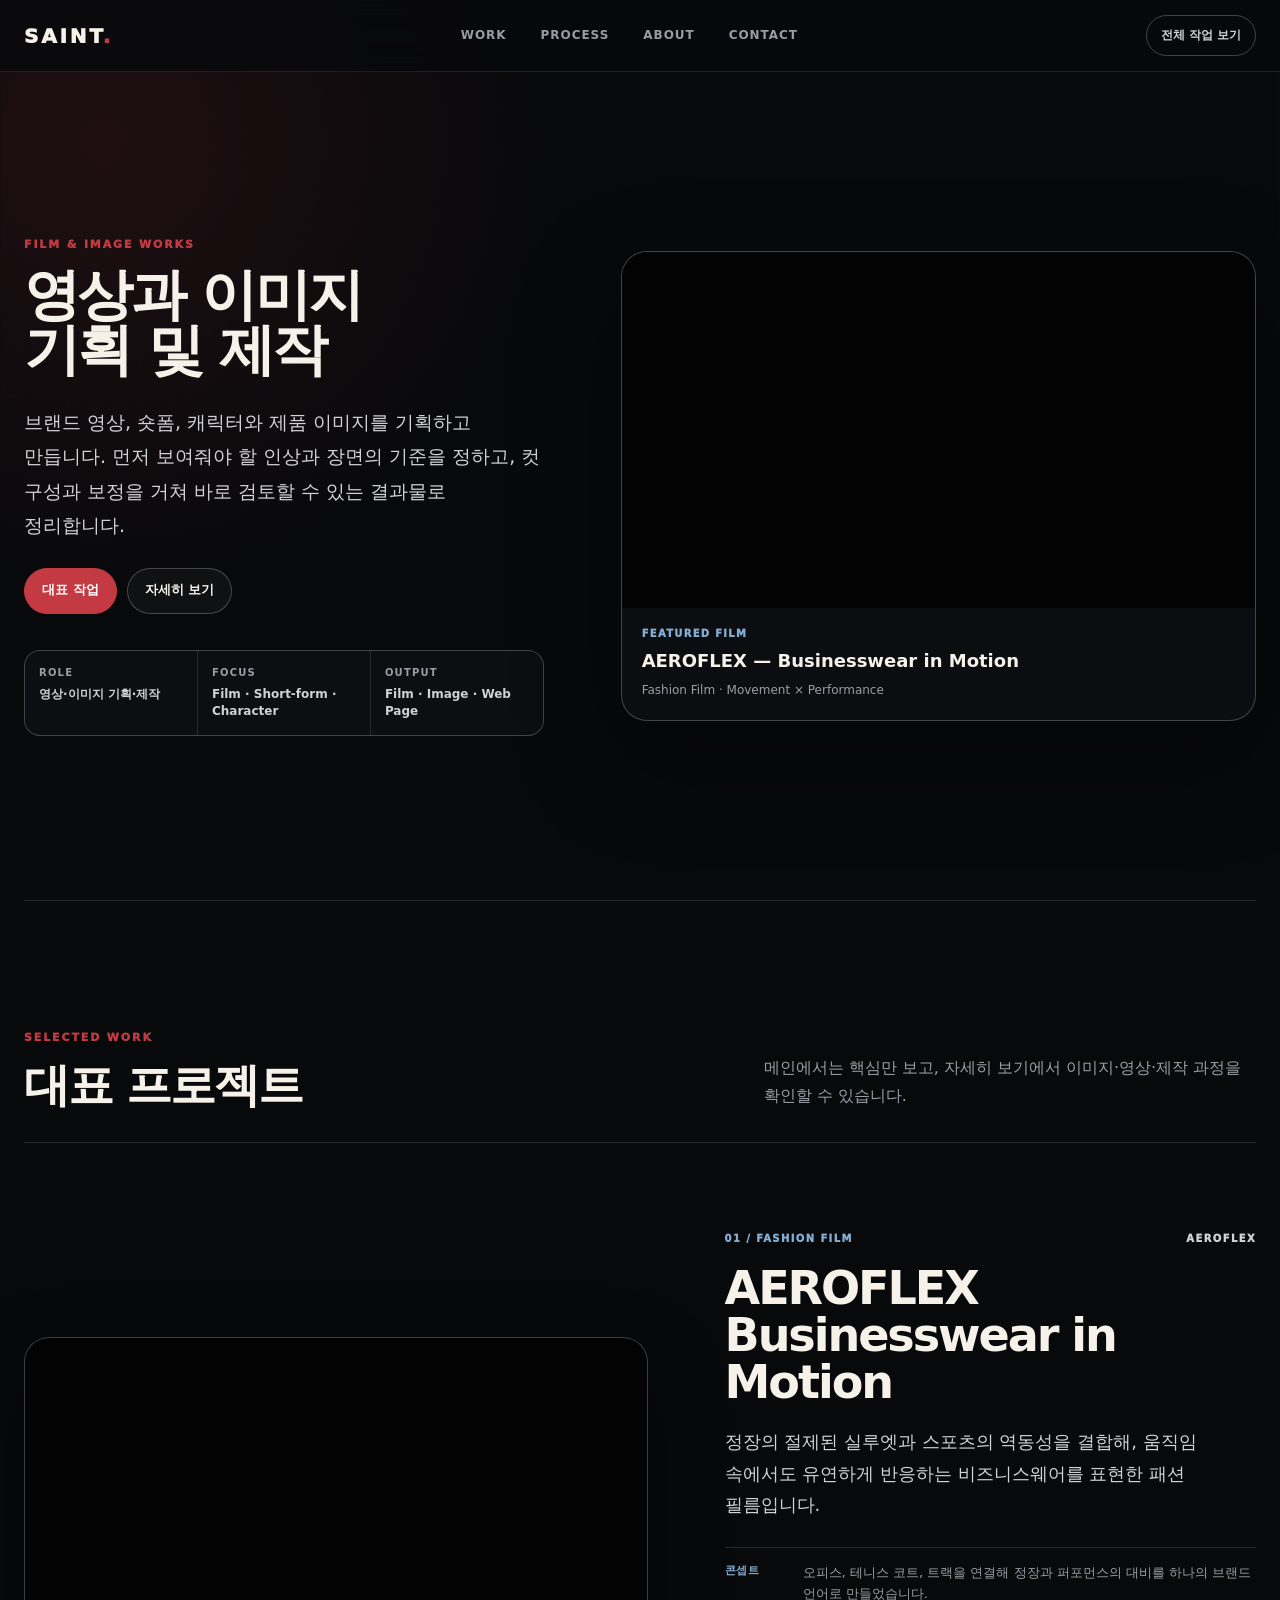
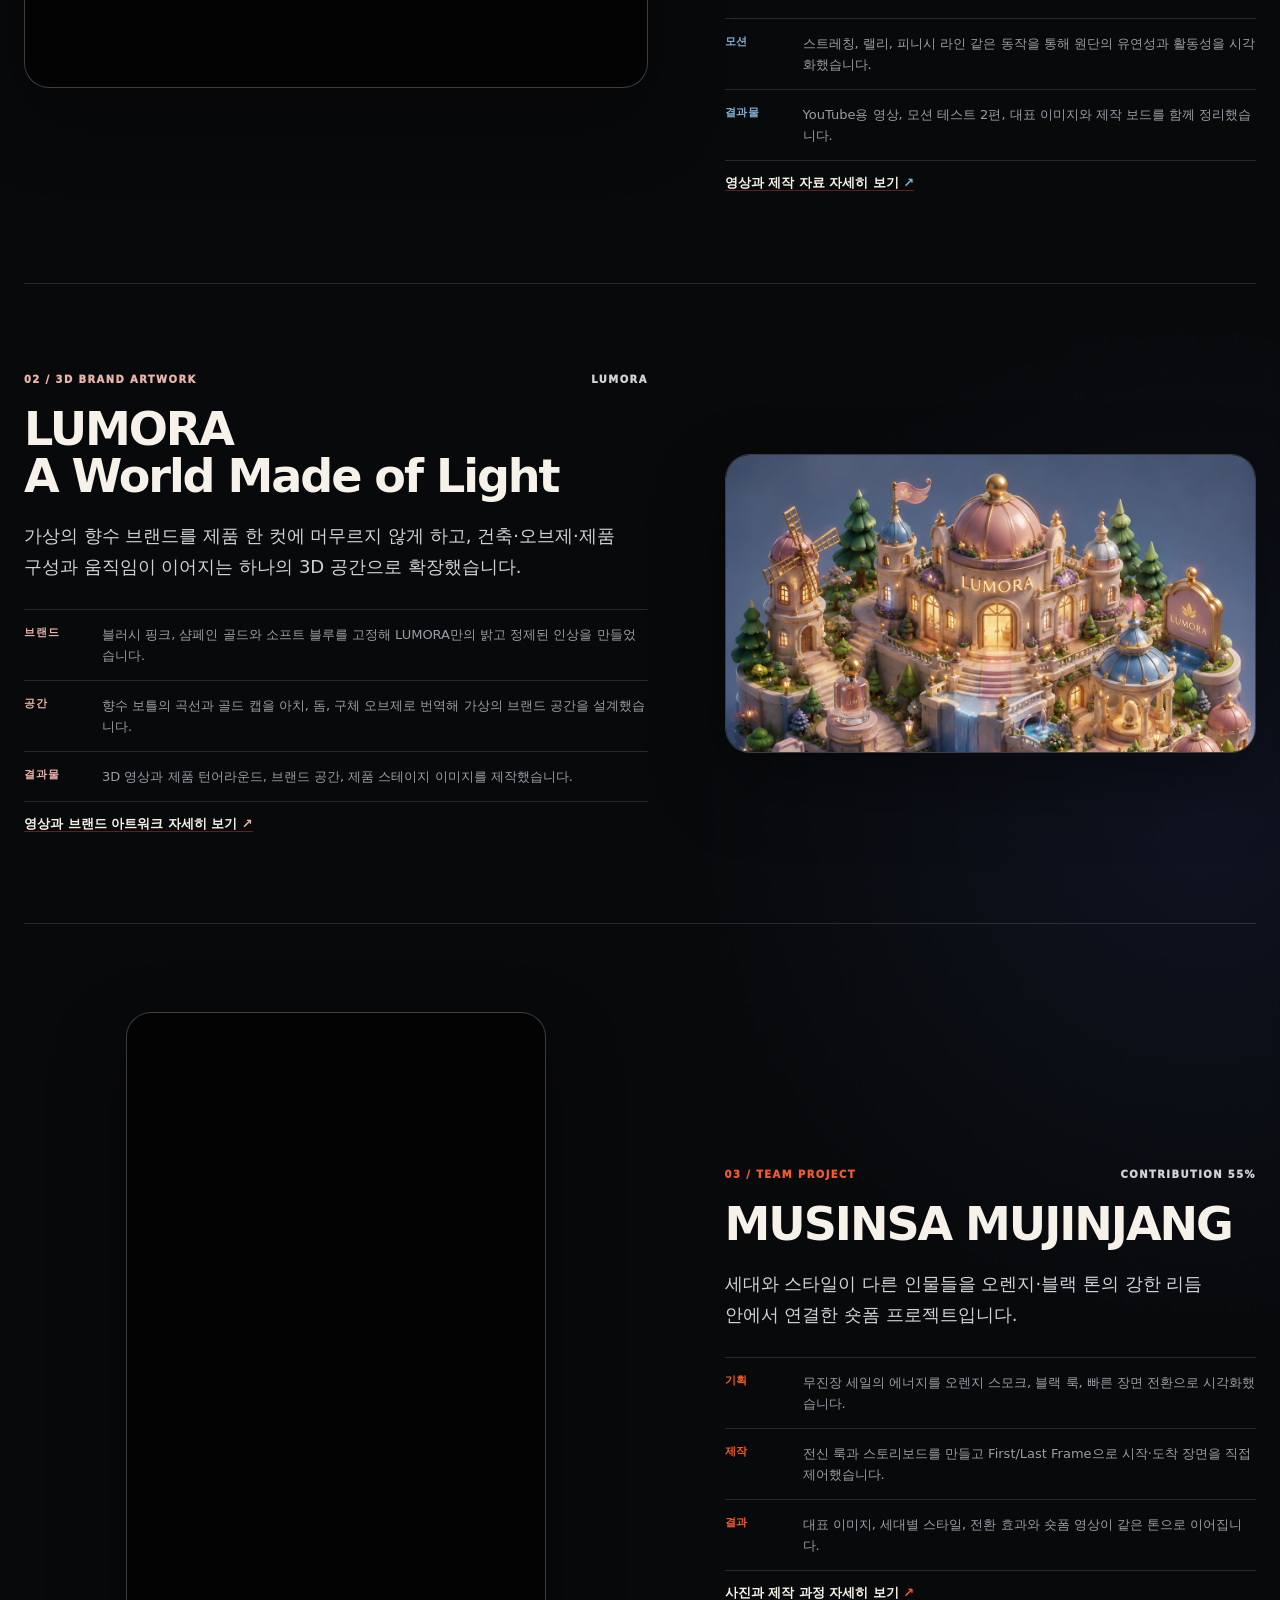
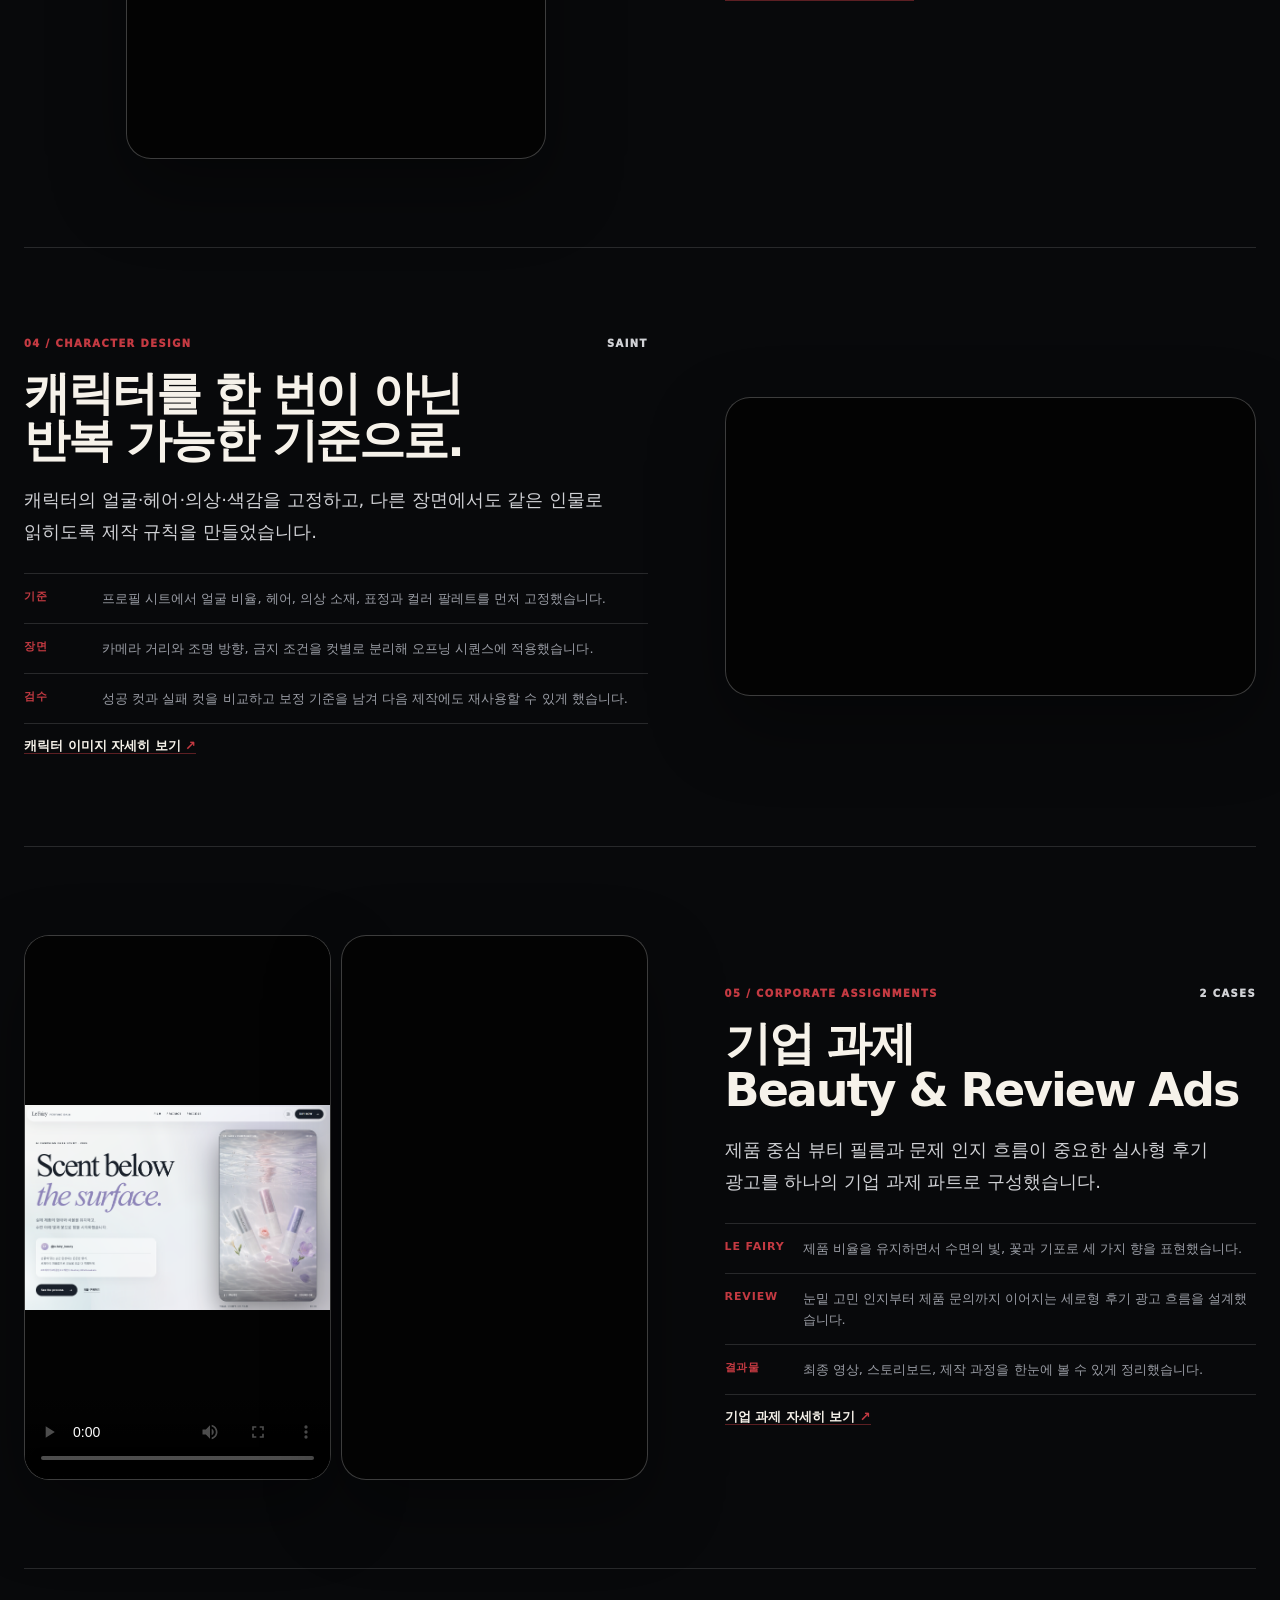
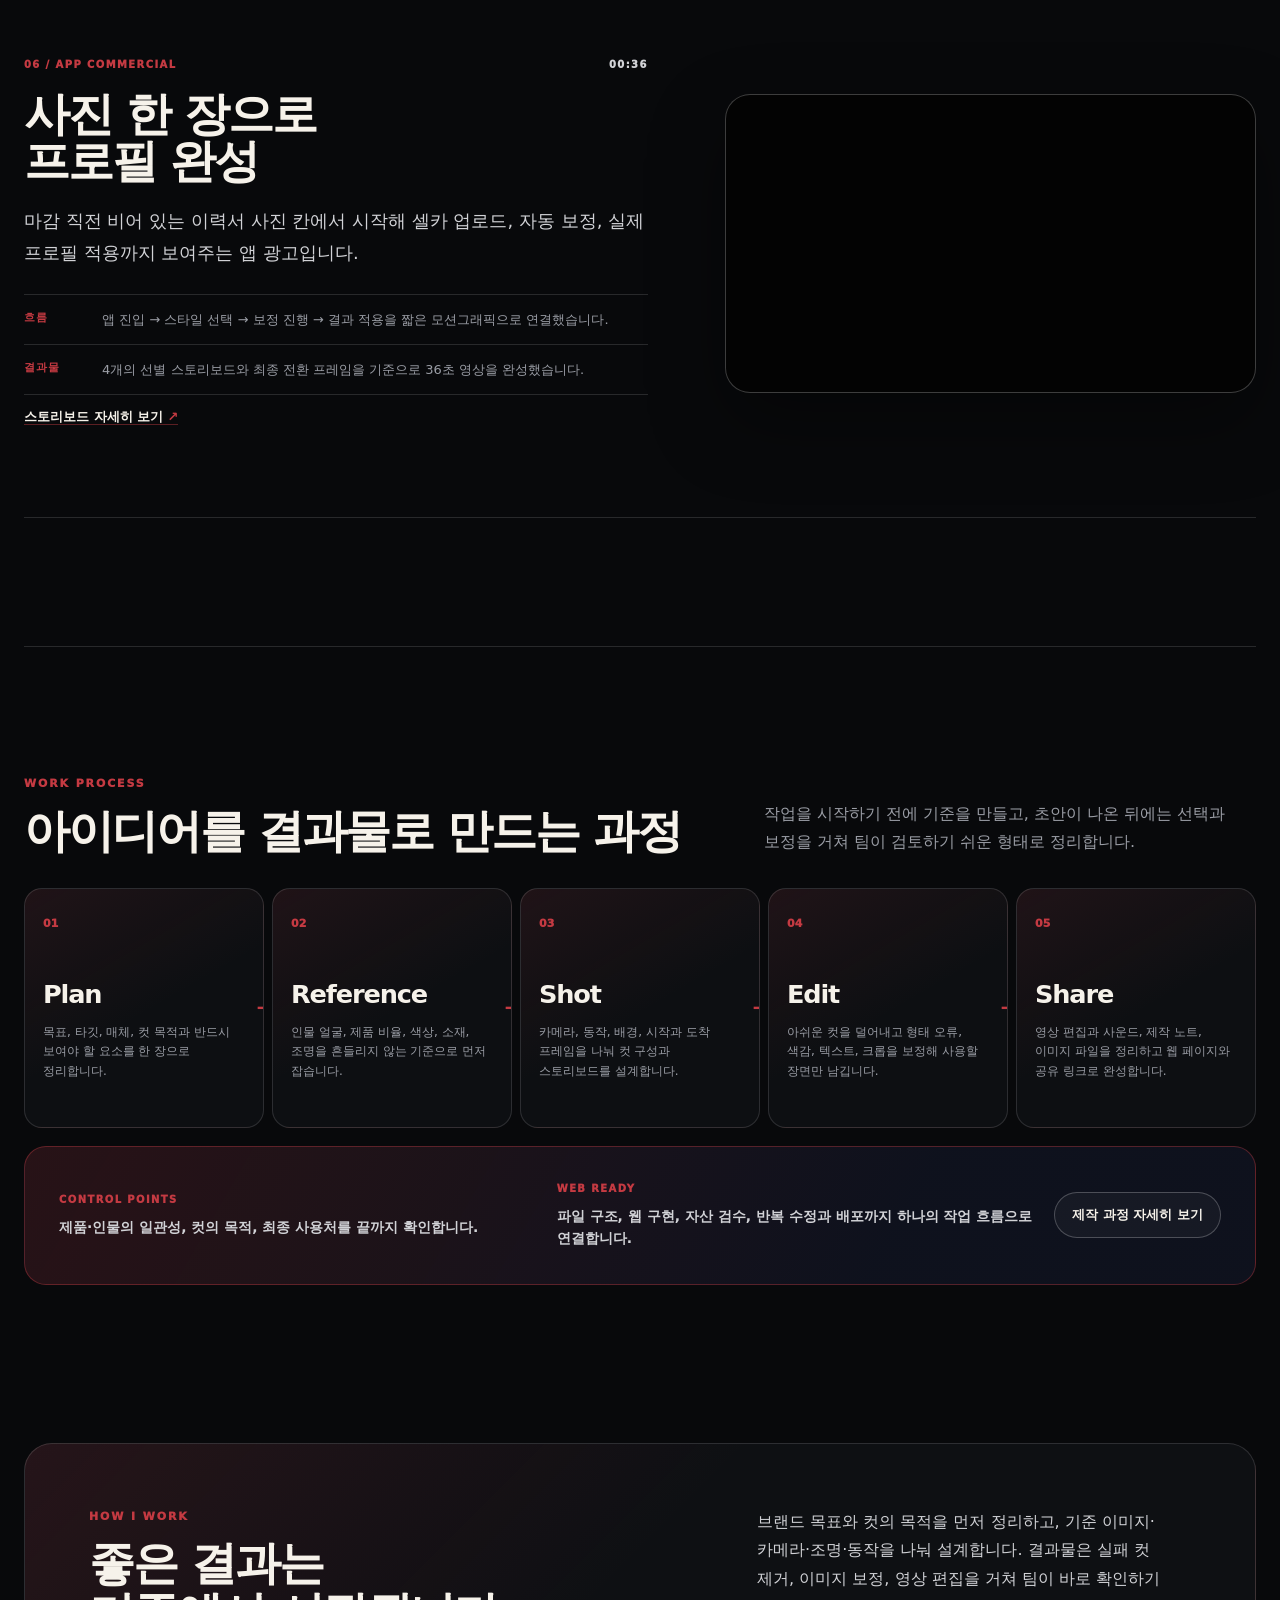
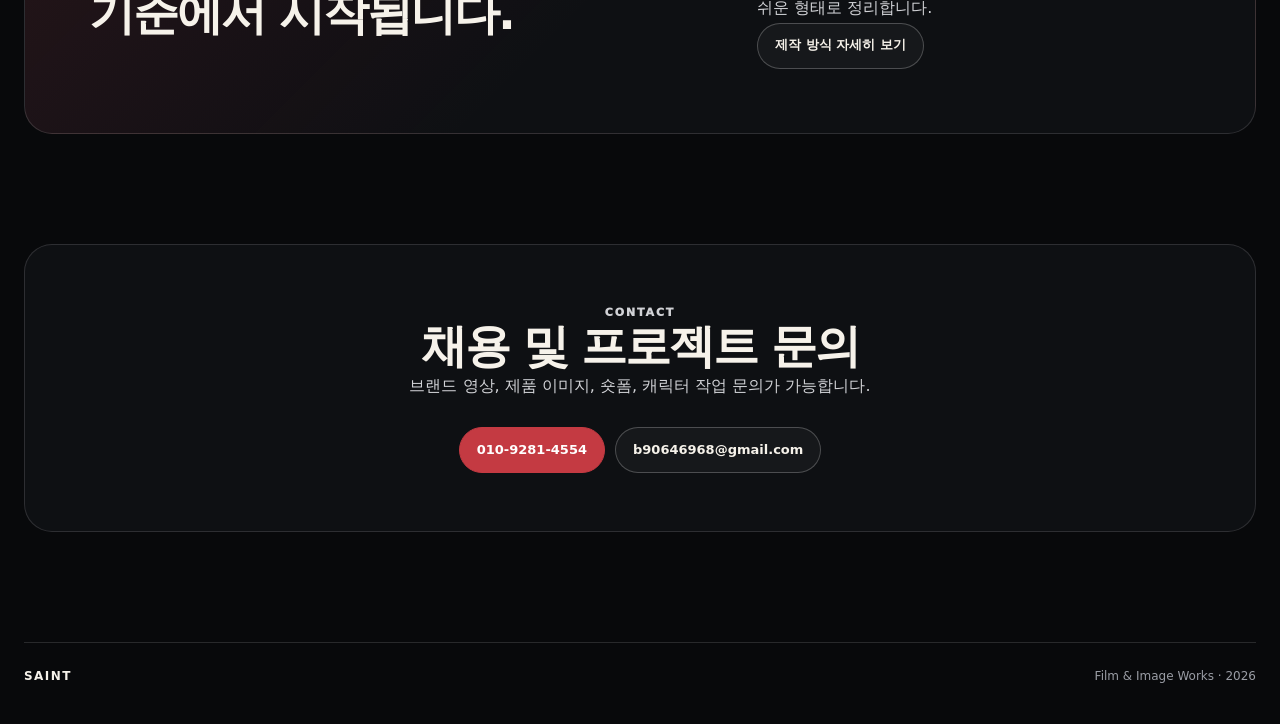
==== sites/saint-portfolio/index.html @ 3e3c6aa1 "Remove AI-sounding portfolio copy" ====
<!doctype html>
<html lang="ko">
  <head>
    <meta charset="utf-8" />
    <meta name="viewport" content="width=device-width, initial-scale=1" />
    <title>SAINT | Film & Image Works</title>
    <meta
      name="description"
      content="AEROFLEX 패션 필름, LUMORA 3D 브랜드 아트워크, 제품 이미지와 숏폼 영상을 기획하고 제작하는 SAINT 포트폴리오."
    />
    <link rel="stylesheet" href="./portfolio.css?v=20260707b" />
  </head>
  <body>
    <header class="site-header">
      <a class="site-logo" href="#top" aria-label="SAINT 홈">SAINT</a>
      <nav class="site-nav" aria-label="주요 메뉴">
        <a href="#work">Work</a>
        <a href="#pipeline">Process</a>
        <a href="#about">About</a>
        <a href="#contact">Contact</a>
      </nav>
      <a class="header-cta" href="./details.html">전체 작업 보기</a>
    </header>

    <main id="top">
      <section class="home-hero" aria-labelledby="hero-title">
        <div class="home-hero__copy">
          <p class="eyebrow">FILM & IMAGE WORKS</p>
          <h1 id="hero-title">영상과 이미지<br />기획 및 제작</h1>
          <p class="hero-summary">
            브랜드 영상, 숏폼, 캐릭터와 제품 이미지를 기획하고 만듭니다.
            먼저 보여줘야 할 인상과 장면의 기준을 정하고, 컷 구성과 보정을 거쳐 바로 검토할 수 있는 결과물로 정리합니다.
          </p>
          <div class="hero-actions">
            <a class="button button--primary" href="#work">대표 작업</a>
            <a class="button" href="./details.html">자세히 보기</a>
          </div>
          <dl class="hero-facts" aria-label="주요 역량">
            <div><dt>Role</dt><dd>영상·이미지 기획·제작</dd></div>
            <div><dt>Focus</dt><dd>Film · Short-form · Character</dd></div>
            <div><dt>Output</dt><dd>Film · Image · Web Page</dd></div>
          </dl>
        </div>

        <article class="hero-film hero-film--aeroflex" aria-label="AEROFLEX 대표 포트폴리오 영상">
          <div class="video-frame">
            <iframe
              src="https://www.youtube.com/embed/H65PozU2s6o?rel=0"
              title="AEROFLEX 패션 필름"
              allow="accelerometer; autoplay; clipboard-write; encrypted-media; gyroscope; picture-in-picture; web-share"
              allowfullscreen
            ></iframe>
          </div>
          <div class="hero-film__caption">
            <span>FEATURED FILM</span>
            <strong>AEROFLEX — Businesswear in Motion</strong>
            <p>Fashion Film · Movement × Performance</p>
          </div>
        </article>
      </section>

      <section id="work" class="home-section" aria-labelledby="work-title">
        <header class="section-heading section-heading--split">
          <div>
            <p class="eyebrow">SELECTED WORK</p>
            <h2 id="work-title">대표 프로젝트</h2>
          </div>
          <p>메인에서는 핵심만 보고, 자세히 보기에서 이미지·영상·제작 과정을 확인할 수 있습니다.</p>
        </header>

        <div class="feature-list">
          <article class="project-feature project-feature--aeroflex">
            <div class="video-frame project-feature__media">
              <iframe
                src="https://www.youtube.com/embed/H65PozU2s6o?rel=0"
                title="AEROFLEX 패션 필름"
                allow="accelerometer; autoplay; clipboard-write; encrypted-media; gyroscope; picture-in-picture; web-share"
                allowfullscreen
              ></iframe>
            </div>
            <div class="project-feature__copy">
              <div class="project-feature__meta"><span>01 / FASHION FILM</span><em>AEROFLEX</em></div>
              <h3>AEROFLEX<br />Businesswear in Motion</h3>
              <p class="feature-lead">정장의 절제된 실루엣과 스포츠의 역동성을 결합해, 움직임 속에서도 유연하게 반응하는 비즈니스웨어를 표현한 패션 필름입니다.</p>
              <dl class="feature-notes">
                <div><dt>콘셉트</dt><dd>오피스, 테니스 코트, 트랙을 연결해 정장과 퍼포먼스의 대비를 하나의 브랜드 언어로 만들었습니다.</dd></div>
                <div><dt>모션</dt><dd>스트레칭, 랠리, 피니시 라인 같은 동작을 통해 원단의 유연성과 활동성을 시각화했습니다.</dd></div>
                <div><dt>결과물</dt><dd>YouTube용 영상, 모션 테스트 2편, 대표 이미지와 제작 보드를 함께 정리했습니다.</dd></div>
              </dl>
              <a class="text-link" href="./details.html#aeroflex">영상과 제작 자료 자세히 보기 <span aria-hidden="true">↗</span></a>
            </div>
          </article>

          <article id="part-veil" class="project-feature project-feature--lumora project-feature--reverse">
            <figure class="project-feature__media project-feature__video-card">
              <video autoplay muted loop playsinline controls preload="metadata" poster="./assets/lumora/lumora-world.png" aria-label="LUMORA 3D 가상 브랜드 아트워크 영상">
                <source src="./assets/lumora/lumora-brand-film.mp4" type="video/mp4" />
                브라우저가 영상을 지원하지 않습니다.
              </video>
            </figure>
            <div class="project-feature__copy">
              <div class="project-feature__meta"><span>02 / 3D BRAND ARTWORK</span><em>LUMORA</em></div>
              <h3>LUMORA<br />A World Made of Light</h3>
              <p class="feature-lead">가상의 향수 브랜드를 제품 한 컷에 머무르지 않게 하고, 건축·오브제·제품 구성과 움직임이 이어지는 하나의 3D 공간으로 확장했습니다.</p>
              <dl class="feature-notes">
                <div><dt>브랜드</dt><dd>블러시 핑크, 샴페인 골드와 소프트 블루를 고정해 LUMORA만의 밝고 정제된 인상을 만들었습니다.</dd></div>
                <div><dt>공간</dt><dd>향수 보틀의 곡선과 골드 캡을 아치, 돔, 구체 오브제로 번역해 가상의 브랜드 공간을 설계했습니다.</dd></div>
                <div><dt>결과물</dt><dd>3D 영상과 제품 턴어라운드, 브랜드 공간, 제품 스테이지 이미지를 제작했습니다.</dd></div>
              </dl>
              <a class="text-link" href="./details.html#lumora">영상과 브랜드 아트워크 자세히 보기 <span aria-hidden="true">↗</span></a>
            </div>
          </article>

          <article class="project-feature project-feature--orange">
            <div class="video-frame video-frame--portrait project-feature__media project-feature__media--portrait">
              <iframe
                src="https://www.youtube.com/embed/70blJ_6wh6s?rel=0"
                title="MUSINSA 무진장 숏폼 영상"
                allow="accelerometer; autoplay; clipboard-write; encrypted-media; gyroscope; picture-in-picture; web-share"
                allowfullscreen
              ></iframe>
            </div>
            <div class="project-feature__copy">
              <div class="project-feature__meta"><span>03 / TEAM PROJECT</span><em>Contribution 55%</em></div>
              <h3>MUSINSA MUJINJANG</h3>
              <p class="feature-lead">세대와 스타일이 다른 인물들을 오렌지·블랙 톤의 강한 리듬 안에서 연결한 숏폼 프로젝트입니다.</p>
              <dl class="feature-notes">
                <div><dt>기획</dt><dd>무진장 세일의 에너지를 오렌지 스모크, 블랙 룩, 빠른 장면 전환으로 시각화했습니다.</dd></div>
                <div><dt>제작</dt><dd>전신 룩과 스토리보드를 만들고 First/Last Frame으로 시작·도착 장면을 직접 제어했습니다.</dd></div>
                <div><dt>결과</dt><dd>대표 이미지, 세대별 스타일, 전환 효과와 숏폼 영상이 같은 톤으로 이어집니다.</dd></div>
              </dl>
              <a class="text-link" href="./details.html#musinsa">사진과 제작 과정 자세히 보기 <span aria-hidden="true">↗</span></a>
            </div>
          </article>

          <article class="project-feature project-feature--reverse">
            <div class="video-frame project-feature__media">
              <iframe
                src="https://www.youtube.com/embed/7fAf4xVB7rg?rel=0"
                title="SAINT 캐릭터 오프닝 영상"
                allow="accelerometer; autoplay; clipboard-write; encrypted-media; gyroscope; picture-in-picture; web-share"
                allowfullscreen
              ></iframe>
            </div>
            <div class="project-feature__copy">
              <div class="project-feature__meta"><span>04 / CHARACTER DESIGN</span><em>SAINT</em></div>
              <h3>캐릭터를 한 번이 아닌<br />반복 가능한 기준으로.</h3>
              <p class="feature-lead">캐릭터의 얼굴·헤어·의상·색감을 고정하고, 다른 장면에서도 같은 인물로 읽히도록 제작 규칙을 만들었습니다.</p>
              <dl class="feature-notes">
                <div><dt>기준</dt><dd>프로필 시트에서 얼굴 비율, 헤어, 의상 소재, 표정과 컬러 팔레트를 먼저 고정했습니다.</dd></div>
                <div><dt>장면</dt><dd>카메라 거리와 조명 방향, 금지 조건을 컷별로 분리해 오프닝 시퀀스에 적용했습니다.</dd></div>
                <div><dt>검수</dt><dd>성공 컷과 실패 컷을 비교하고 보정 기준을 남겨 다음 제작에도 재사용할 수 있게 했습니다.</dd></div>
              </dl>
              <a class="text-link" href="./details.html#saint">캐릭터 이미지 자세히 보기 <span aria-hidden="true">↗</span></a>
            </div>
          </article>

          <article class="project-feature project-feature--assignments">
            <div class="assignment-media" aria-label="기업 과제 영상">
              <figure class="project-feature__media project-feature__media--portrait project-feature__video-card">
                <video controls preload="metadata" poster="./assets/other-works/le-fairy/le-fairy-site-preview.png">
                  <source src="./assets/other-works/le-fairy/le-fairy-campaign-film.mp4" type="video/mp4" />
                  브라우저가 영상을 지원하지 않습니다.
                </video>
              </figure>
              <div class="video-frame video-frame--portrait project-feature__media project-feature__media--portrait">
                <iframe
                  src="https://www.youtube.com/embed/MDGXgKYBO-A?rel=0"
                  title="실사형 광고 후기 영상"
                  allow="accelerometer; autoplay; clipboard-write; encrypted-media; gyroscope; picture-in-picture; web-share"
                  allowfullscreen
                ></iframe>
              </div>
            </div>
            <div class="project-feature__copy">
              <div class="project-feature__meta"><span>05 / CORPORATE ASSIGNMENTS</span><em>2 CASES</em></div>
              <h3>기업 과제<br />Beauty & Review Ads</h3>
              <p class="feature-lead">제품 중심 뷰티 필름과 문제 인지 흐름이 중요한 실사형 후기 광고를 하나의 기업 과제 파트로 구성했습니다.</p>
              <dl class="feature-notes">
                <div><dt>LE FAIRY</dt><dd>제품 비율을 유지하면서 수면의 빛, 꽃과 기포로 세 가지 향을 표현했습니다.</dd></div>
                <div><dt>REVIEW</dt><dd>눈밑 고민 인지부터 제품 문의까지 이어지는 세로형 후기 광고 흐름을 설계했습니다.</dd></div>
                <div><dt>결과물</dt><dd>최종 영상, 스토리보드, 제작 과정을 한눈에 볼 수 있게 정리했습니다.</dd></div>
              </dl>
              <a class="text-link" href="./details.html#assignments">기업 과제 자세히 보기 <span aria-hidden="true">↗</span></a>
            </div>
          </article>

          <article class="project-feature project-feature--reverse">
            <div class="video-frame project-feature__media">
              <iframe
                src="https://www.youtube.com/embed/IIGiL3PU9VE?rel=0"
                title="이력서 프로필 사진 앱 광고"
                allow="accelerometer; autoplay; clipboard-write; encrypted-media; gyroscope; picture-in-picture; web-share"
                allowfullscreen
              ></iframe>
            </div>
            <div class="project-feature__copy">
              <div class="project-feature__meta"><span>06 / APP COMMERCIAL</span><em>00:36</em></div>
              <h3>사진 한 장으로<br />프로필 완성</h3>
              <p class="feature-lead">마감 직전 비어 있는 이력서 사진 칸에서 시작해 셀카 업로드, 자동 보정, 실제 프로필 적용까지 보여주는 앱 광고입니다.</p>
              <dl class="feature-notes">
                <div><dt>흐름</dt><dd>앱 진입 → 스타일 선택 → 보정 진행 → 결과 적용을 짧은 모션그래픽으로 연결했습니다.</dd></div>
                <div><dt>결과물</dt><dd>4개의 선별 스토리보드와 최종 전환 프레임을 기준으로 36초 영상을 완성했습니다.</dd></div>
              </dl>
              <a class="text-link" href="./details.html#other">스토리보드 자세히 보기 <span aria-hidden="true">↗</span></a>
            </div>
          </article>
        </div>
      </section>

      <section id="pipeline" class="home-pipeline" aria-labelledby="pipeline-title">
        <header class="section-heading section-heading--split">
          <div>
            <p class="eyebrow">WORK PROCESS</p>
            <h2 id="pipeline-title">아이디어를 결과물로 만드는 과정</h2>
          </div>
          <p>작업을 시작하기 전에 기준을 만들고, 초안이 나온 뒤에는 선택과 보정을 거쳐 팀이 검토하기 쉬운 형태로 정리합니다.</p>
        </header>

        <div class="pipeline-flow">
          <article><span>01</span><h3>Plan</h3><p>목표, 타깃, 매체, 컷 목적과 반드시 보여야 할 요소를 한 장으로 정리합니다.</p></article>
          <article><span>02</span><h3>Reference</h3><p>인물 얼굴, 제품 비율, 색상, 소재, 조명을 흔들리지 않는 기준으로 먼저 잡습니다.</p></article>
          <article><span>03</span><h3>Shot</h3><p>카메라, 동작, 배경, 시작과 도착 프레임을 나눠 컷 구성과 스토리보드를 설계합니다.</p></article>
          <article><span>04</span><h3>Edit</h3><p>아쉬운 컷을 덜어내고 형태 오류, 색감, 텍스트, 크롭을 보정해 사용할 장면만 남깁니다.</p></article>
          <article><span>05</span><h3>Share</h3><p>영상 편집과 사운드, 제작 노트, 이미지 파일을 정리하고 웹 페이지와 공유 링크로 완성합니다.</p></article>
        </div>

        <div class="pipeline-summary">
          <div>
            <span>CONTROL POINTS</span>
            <strong>제품·인물의 일관성, 컷의 목적, 최종 사용처를 끝까지 확인합니다.</strong>
          </div>
          <div>
            <span>WEB READY</span>
            <strong>파일 구조, 웹 구현, 자산 검수, 반복 수정과 배포까지 하나의 작업 흐름으로 연결합니다.</strong>
          </div>
          <a class="button" href="./details.html#process">제작 과정 자세히 보기</a>
        </div>
      </section>

      <section id="about" class="about-panel" aria-labelledby="about-title">
        <div>
          <p class="eyebrow">HOW I WORK</p>
          <h2 id="about-title">좋은 결과는<br />기준에서 시작됩니다.</h2>
        </div>
        <div class="about-panel__copy">
          <p>
            브랜드 목표와 컷의 목적을 먼저 정리하고, 기준 이미지·카메라·조명·동작을 나눠 설계합니다.
            결과물은 실패 컷 제거, 이미지 보정, 영상 편집을 거쳐 팀이 바로 확인하기 쉬운 형태로 정리합니다.
          </p>
          <a class="button" href="./details.html#process">제작 방식 자세히 보기</a>
        </div>
      </section>

      <section id="contact" class="contact-panel" aria-labelledby="contact-title">
        <p class="eyebrow">CONTACT</p>
        <h2 id="contact-title">채용 및 프로젝트 문의</h2>
        <p>브랜드 영상, 제품 이미지, 숏폼, 캐릭터 작업 문의가 가능합니다.</p>
        <div class="contact-actions">
          <a class="button button--primary" href="tel:01092814554">010-9281-4554</a>
          <a class="button" href="mailto:b90646968@gmail.com">b90646968@gmail.com</a>
        </div>
      </section>
    </main>

    <footer class="site-footer">
      <strong>SAINT</strong>
      <span>Film & Image Works · 2026</span>
    </footer>
    <script src="./script.js?v=20260707b" defer></script>
  </body>
</html>
---- sites/saint-portfolio/portfolio.css ----
:root {
  --bg: #08090b;
  --panel: #111216;
  --panel-2: #17181d;
  --text: #f6f2ea;
  --silver: #d1d2d6;
  --muted: #9a9da5;
  --line: rgba(255, 255, 255, 0.13);
  --line-strong: rgba(255, 255, 255, 0.23);
  --accent: #c43a42;
  --accent-soft: rgba(196, 58, 66, 0.16);
  --orange: #f05a2a;
  --blue: #5a7dff;
  --green: #63bb8a;
  --radius: 22px;
  --page: min(1240px, calc(100% - 48px));
}

* {
  box-sizing: border-box;
}

html {
  scroll-behavior: smooth;
  background: var(--bg);
}

body {
  margin: 0;
  background:
    radial-gradient(circle at 8% 2%, rgba(196, 58, 66, 0.12), transparent 28rem),
    radial-gradient(circle at 94% 34%, rgba(90, 125, 255, 0.09), transparent 32rem),
    var(--bg);
  color: var(--text);
  font-family: Inter, Pretendard, "Noto Sans KR", "Apple SD Gothic Neo", system-ui, sans-serif;
  font-size: 16px;
  line-height: 1.6;
  -webkit-font-smoothing: antialiased;
}

img,
video,
iframe {
  max-width: 100%;
}

img {
  display: block;
}

a {
  color: inherit;
  text-decoration: none;
}

button,
a {
  -webkit-tap-highlight-color: transparent;
}

h1,
h2,
h3,
p,
figure,
dl,
dd {
  margin-top: 0;
}

h1,
h2,
h3 {
  margin-bottom: 0;
  letter-spacing: -0.045em;
  line-height: 1.08;
  word-break: keep-all;
}

p {
  word-break: keep-all;
  overflow-wrap: anywhere;
}

[id] {
  scroll-margin-top: 92px;
}

.site-header {
  position: sticky;
  z-index: 30;
  top: 0;
  display: grid;
  grid-template-columns: auto 1fr auto;
  align-items: center;
  gap: 28px;
  width: 100%;
  min-height: 72px;
  padding: 14px max(24px, calc((100vw - 1240px) / 2));
  border-bottom: 1px solid rgba(255, 255, 255, 0.09);
  background: rgba(8, 9, 11, 0.82);
  backdrop-filter: blur(18px);
}

.site-logo {
  font-size: 20px;
  font-weight: 950;
  letter-spacing: 0.14em;
}

.site-logo::after {
  content: ".";
  color: var(--accent);
}

.site-nav {
  display: flex;
  justify-content: center;
  gap: clamp(14px, 3vw, 34px);
}

.site-nav a {
  position: relative;
  color: var(--muted);
  font-size: 12px;
  font-weight: 800;
  letter-spacing: 0.08em;
  text-transform: uppercase;
  transition: color 160ms ease;
}

.site-nav a:hover {
  color: var(--text);
}

.header-cta {
  padding: 10px 14px;
  border: 1px solid var(--line-strong);
  border-radius: 999px;
  color: var(--silver);
  font-size: 12px;
  font-weight: 850;
  transition: border-color 160ms ease, background 160ms ease;
}

.header-cta:hover {
  border-color: rgba(196, 58, 66, 0.7);
  background: var(--accent-soft);
}

main,
.site-footer {
  width: var(--page);
  margin-inline: auto;
}

.eyebrow {
  margin-bottom: 14px;
  color: var(--accent);
  font-size: 11px;
  font-weight: 950;
  letter-spacing: 0.17em;
  text-transform: uppercase;
}

.button {
  display: inline-flex;
  min-height: 46px;
  align-items: center;
  justify-content: center;
  padding: 11px 17px;
  border: 1px solid var(--line-strong);
  border-radius: 999px;
  background: rgba(255, 255, 255, 0.035);
  color: var(--text);
  font-size: 13px;
  font-weight: 850;
  transition: transform 160ms ease, border-color 160ms ease, background 160ms ease;
}

.button:hover {
  transform: translateY(-2px);
  border-color: rgba(255, 255, 255, 0.42);
  background: rgba(255, 255, 255, 0.08);
}

.button--primary {
  border-color: var(--accent);
  background: var(--accent);
  color: #fff;
}

.button--primary:hover {
  border-color: #dc5159;
  background: #d84952;
}

.home-hero {
  display: grid;
  grid-template-columns: minmax(0, 0.9fr) minmax(0, 1.1fr);
  align-items: center;
  gap: clamp(28px, 6vw, 80px);
  min-height: calc(100svh - 72px);
  padding-block: clamp(54px, 9vw, 118px);
}

.home-hero__copy h1 {
  max-width: 670px;
  font-size: clamp(34px, 4.4vw, 58px);
  font-weight: 900;
  line-height: 0.97;
}

.hero-summary {
  max-width: 620px;
  margin: 28px 0 0;
  color: var(--silver);
  font-size: clamp(15px, 1.5vw, 19px);
  line-height: 1.8;
}

.hero-actions,
.contact-actions {
  display: flex;
  flex-wrap: wrap;
  gap: 10px;
  margin-top: 26px;
}

.hero-facts {
  display: grid;
  grid-template-columns: repeat(3, minmax(0, 1fr));
  gap: 1px;
  margin: 36px 0 0;
  overflow: hidden;
  border: 1px solid var(--line);
  border-radius: 16px;
  background: var(--line);
}

.hero-facts div {
  min-width: 0;
  padding: 14px;
  background: rgba(12, 13, 16, 0.96);
}

.hero-facts dt,
.project-meta dt {
  margin-bottom: 5px;
  color: var(--muted);
  font-size: 10px;
  font-weight: 900;
  letter-spacing: 0.12em;
  text-transform: uppercase;
}

.hero-facts dd,
.project-meta dd {
  margin: 0;
  color: var(--silver);
  font-size: 12px;
  font-weight: 700;
  line-height: 1.45;
}

.hero-film {
  overflow: hidden;
  border: 1px solid var(--line-strong);
  border-radius: calc(var(--radius) + 4px);
  background: #0c0d10;
  box-shadow: 0 38px 100px rgba(0, 0, 0, 0.42);
}

.hero-film--orange,
.project-feature--orange {
  --accent: var(--orange);
}

.hero-film--aeroflex,
.project-feature--aeroflex,
.detail-project--aeroflex {
  --accent: #83add2;
}

.project-feature--lumora,
.detail-project--lumora {
  --accent: #e8b4aa;
}

.hero-film--portrait {
  width: min(100%, 430px);
  justify-self: center;
}

.video-frame {
  position: relative;
  overflow: hidden;
  aspect-ratio: 16 / 9;
  background: #030303;
}

.video-frame--portrait {
  aspect-ratio: 9 / 16;
}

.video-frame iframe {
  position: absolute;
  inset: 0;
  width: 100%;
  height: 100%;
  border: 0;
}

.hero-film__caption {
  display: grid;
  gap: 5px;
  padding: 18px 20px 20px;
}

.hero-film__caption span,
.work-card__meta span,
.work-card__meta em,
.case-study__heading > span,
.project-story > article > span {
  color: var(--accent);
  font-size: 10px;
  font-style: normal;
  font-weight: 950;
  letter-spacing: 0.13em;
  text-transform: uppercase;
}

.hero-film__caption strong {
  font-size: 18px;
}

.hero-film__caption p {
  margin: 0;
  color: var(--muted);
  font-size: 12px;
}

.home-section,
.process-overview {
  padding-block: clamp(80px, 10vw, 140px);
  border-top: 1px solid var(--line);
}

.section-heading {
  margin-bottom: 32px;
}

.section-heading--split {
  display: grid;
  grid-template-columns: minmax(0, 1fr) minmax(280px, 0.7fr);
  align-items: end;
  gap: 36px;
}

.section-heading h2 {
  font-size: clamp(28px, 3.6vw, 46px);
}

.section-heading--split > p {
  margin: 0;
  color: var(--muted);
  line-height: 1.75;
}

.work-grid {
  display: grid;
  grid-template-columns: repeat(3, minmax(0, 1fr));
  gap: 14px;
}

.work-card {
  display: grid;
  min-width: 0;
  overflow: hidden;
  border: 1px solid var(--line);
  border-radius: var(--radius);
  background: rgba(17, 18, 22, 0.82);
  transition: transform 180ms ease, border-color 180ms ease, box-shadow 180ms ease;
}

.work-card:hover {
  transform: translateY(-5px);
  border-color: rgba(196, 58, 66, 0.5);
  box-shadow: 0 26px 64px rgba(0, 0, 0, 0.3);
}

.work-card--wide {
  grid-column: span 2;
  grid-template-columns: minmax(0, 1.35fr) minmax(280px, 0.65fr);
}

.work-card figure {
  min-height: 250px;
  margin: 0;
  overflow: hidden;
  background: #050505;
}

.work-card:not(.work-card--wide) figure {
  aspect-ratio: 4 / 3;
}

.work-card figure img {
  width: 100%;
  height: 100%;
  object-fit: cover;
  transition: transform 360ms ease;
}

.work-card:hover figure img {
  transform: scale(1.025);
}

.work-card__body {
  display: grid;
  align-content: start;
  gap: 14px;
  padding: 22px;
}

.work-card__meta {
  display: flex;
  flex-wrap: wrap;
  justify-content: space-between;
  gap: 8px;
}

.work-card__meta em {
  color: var(--silver);
}

.work-card h3 {
  font-size: clamp(23px, 2.4vw, 34px);
}

.work-card p {
  margin: 0;
  color: var(--muted);
  font-size: 14px;
  line-height: 1.7;
}

.text-link {
  width: fit-content;
  margin-top: auto;
  padding-top: 8px;
  border-bottom: 1px solid rgba(196, 58, 66, 0.45);
  color: var(--text);
  font-size: 13px;
  font-weight: 850;
}

.text-link span {
  color: var(--accent);
}

.feature-list {
  display: grid;
}

.project-feature {
  display: grid;
  grid-template-columns: minmax(0, 1.08fr) minmax(360px, 0.92fr);
  align-items: center;
  gap: clamp(30px, 6vw, 78px);
  padding-block: clamp(48px, 7vw, 88px);
  border-top: 1px solid var(--line);
}

.project-feature:last-child {
  border-bottom: 1px solid var(--line);
}

.project-feature--reverse .project-feature__media {
  order: 2;
}

.project-feature--reverse .project-feature__copy {
  order: 1;
}

.project-feature__media {
  margin: 0;
  border: 1px solid var(--line-strong);
  border-radius: calc(var(--radius) + 3px);
  box-shadow: 0 30px 74px rgba(0, 0, 0, 0.36);
}

.project-feature__media--portrait {
  width: min(100%, 420px);
  justify-self: center;
}

.project-feature__video-card {
  display: grid;
  aspect-ratio: 16 / 9;
  place-items: center;
  overflow: hidden;
  background: #030303;
}

.project-feature__video-card.project-feature__media--portrait {
  aspect-ratio: 9 / 16;
}

.project-feature__video-card video {
  display: block;
  width: 100%;
  height: 100%;
  background: #030303;
  object-fit: contain;
}

.project-feature__copy {
  min-width: 0;
}

.project-feature__meta {
  display: flex;
  flex-wrap: wrap;
  justify-content: space-between;
  gap: 12px;
  margin-bottom: 18px;
}

.project-feature__meta span,
.project-feature__meta em,
.pipeline-summary span {
  color: var(--accent);
  font-size: 10px;
  font-style: normal;
  font-weight: 950;
  letter-spacing: 0.14em;
  text-transform: uppercase;
}

.project-feature__meta em {
  color: var(--silver);
}

.project-feature h3 {
  font-size: clamp(28px, 3.6vw, 48px);
  line-height: 1.02;
}

.assignment-media {
  display: grid;
  grid-template-columns: repeat(2, minmax(0, 1fr));
  align-items: start;
  gap: 10px;
}

.assignment-media .project-feature__media--portrait {
  width: 100%;
}

.feature-lead {
  margin: 20px 0 0;
  color: var(--silver);
  font-size: clamp(15px, 1.5vw, 18px);
  line-height: 1.75;
}

.feature-notes {
  display: grid;
  gap: 0;
  margin: 26px 0 8px;
  border-top: 1px solid var(--line);
}

.feature-notes div {
  display: grid;
  grid-template-columns: 62px minmax(0, 1fr);
  gap: 16px;
  padding-block: 14px;
  border-bottom: 1px solid var(--line);
}

.feature-notes dt {
  color: var(--accent);
  font-size: 11px;
  font-weight: 900;
  letter-spacing: 0.08em;
}

.feature-notes dd {
  margin: 0;
  color: var(--muted);
  font-size: 13px;
  line-height: 1.62;
}

.home-pipeline {
  padding-block: clamp(78px, 10vw, 138px);
  border-top: 1px solid var(--line);
}

.pipeline-flow {
  display: grid;
  grid-template-columns: repeat(5, minmax(0, 1fr));
  gap: 8px;
}

.pipeline-flow article {
  position: relative;
  min-width: 0;
  min-height: 240px;
  padding: 20px 18px;
  overflow: hidden;
  border: 1px solid var(--line);
  border-radius: 18px;
  background:
    linear-gradient(150deg, rgba(196, 58, 66, 0.1), transparent 52%),
    rgba(17, 18, 22, 0.76);
}

.pipeline-flow article:not(:last-child)::after {
  content: "→";
  position: absolute;
  z-index: 2;
  top: 50%;
  right: -9px;
  width: 18px;
  color: var(--accent);
  font-size: 15px;
  font-weight: 950;
  text-align: center;
  transform: translateY(-50%);
}

.pipeline-flow span {
  color: var(--accent);
  font-size: 11px;
  font-weight: 950;
}

.pipeline-flow h3 {
  margin-top: 46px;
  font-size: clamp(20px, 2vw, 26px);
}

.pipeline-flow p {
  margin: 14px 0 0;
  color: var(--muted);
  font-size: 12px;
  line-height: 1.65;
}

.pipeline-summary {
  display: grid;
  grid-template-columns: repeat(2, minmax(0, 1fr)) auto;
  align-items: center;
  gap: 18px;
  margin-top: 18px;
  padding: clamp(22px, 3vw, 34px);
  border: 1px solid rgba(196, 58, 66, 0.38);
  border-radius: var(--radius);
  background:
    linear-gradient(120deg, rgba(196, 58, 66, 0.16), rgba(90, 125, 255, 0.06) 70%),
    rgba(12, 13, 16, 0.9);
}

.pipeline-summary > div {
  display: grid;
  gap: 8px;
}

.pipeline-summary strong {
  color: var(--silver);
  font-size: 14px;
  line-height: 1.58;
  word-break: keep-all;
}

.about-panel {
  display: grid;
  grid-template-columns: minmax(0, 1fr) minmax(320px, 0.75fr);
  gap: clamp(32px, 7vw, 100px);
  margin-block: 30px 110px;
  padding: clamp(30px, 5vw, 64px);
  border: 1px solid var(--line);
  border-radius: calc(var(--radius) + 6px);
  background:
    linear-gradient(135deg, rgba(196, 58, 66, 0.13), transparent 48%),
    rgba(17, 18, 22, 0.78);
}

.about-panel h2,
.contact-panel h2,
.detail-contact h2 {
  font-size: clamp(28px, 3.6vw, 46px);
}

.about-panel__copy p,
.contact-panel > p,
.detail-contact > p {
  margin-bottom: 0;
  color: var(--silver);
  line-height: 1.8;
}

.contact-panel,
.detail-contact {
  margin-bottom: 110px;
  padding: clamp(30px, 5vw, 58px);
  border: 1px solid var(--line);
  border-radius: calc(var(--radius) + 6px);
  text-align: center;
  background: rgba(17, 18, 22, 0.78);
}

.contact-panel .contact-actions,
.detail-contact .contact-actions {
  justify-content: center;
}

.site-footer {
  display: flex;
  justify-content: space-between;
  gap: 20px;
  padding-block: 24px 38px;
  border-top: 1px solid var(--line);
  color: var(--muted);
  font-size: 12px;
}

.site-footer strong {
  color: var(--text);
  letter-spacing: 0.12em;
}

/* Detail page */
.detail-intro {
  padding-block: clamp(72px, 10vw, 136px) clamp(60px, 8vw, 104px);
}

.detail-intro h1 {
  max-width: 1040px;
  font-size: clamp(32px, 4.2vw, 54px);
  font-weight: 900;
  line-height: 0.98;
}

.detail-intro > p:not(.eyebrow) {
  max-width: 720px;
  margin: 30px 0 0;
  color: var(--silver);
  font-size: clamp(15px, 1.6vw, 19px);
  line-height: 1.8;
}

.detail-index {
  display: grid;
  grid-template-columns: repeat(6, minmax(0, 1fr));
  gap: 10px;
  margin-top: 44px;
}

.detail-index a {
  display: grid;
  gap: 6px;
  padding: 18px;
  border: 1px solid var(--line);
  border-radius: 16px;
  background: rgba(17, 18, 22, 0.72);
  transition: transform 160ms ease, border-color 160ms ease;
}

.detail-index a:hover {
  transform: translateY(-3px);
  border-color: rgba(196, 58, 66, 0.55);
}

.detail-index a.is-active-detail-link {
  transform: translateY(-3px);
  border-color: rgba(196, 58, 66, 0.82);
  background:
    linear-gradient(135deg, rgba(196, 58, 66, 0.22), rgba(255, 255, 255, 0.04)),
    rgba(17, 18, 22, 0.82);
}

.detail-index span {
  color: var(--accent);
  font-size: 11px;
  font-weight: 950;
}

.detail-index strong {
  font-size: 18px;
}

.detail-index em {
  color: var(--muted);
  font-size: 11px;
  font-style: normal;
}

.detail-nav a.is-active-detail-link {
  color: var(--text);
}

.detail-page.detail-hub-view .detail-project,
.detail-page.detail-part-view .process-overview,
.detail-page.detail-part-view .detail-project,
.detail-page.detail-process-view .detail-project {
  display: none;
}

.detail-page.detail-part-view .detail-project.is-active-detail {
  display: block;
}

.detail-page.detail-process-view .process-overview {
  display: block;
}

.process-grid {
  display: grid;
  grid-template-columns: repeat(5, minmax(0, 1fr));
  gap: 10px;
}

.process-grid article {
  min-width: 0;
  padding: 20px;
  border: 1px solid var(--line);
  border-radius: 18px;
  background: rgba(17, 18, 22, 0.76);
}

.process-grid span {
  color: var(--accent);
  font-size: 11px;
  font-weight: 950;
}

.process-grid h3 {
  margin-top: 24px;
  font-size: 22px;
}

.process-grid p {
  margin: 12px 0 0;
  color: var(--muted);
  font-size: 13px;
  line-height: 1.65;
}

.pipeline-details {
  display: grid;
  grid-template-columns: repeat(2, minmax(0, 1fr));
  gap: 10px;
  margin-top: 36px;
}

.pipeline-details > article {
  padding: clamp(22px, 3vw, 32px);
  border: 1px solid var(--line);
  border-radius: 20px;
  background:
    linear-gradient(145deg, rgba(196, 58, 66, 0.09), transparent 48%),
    rgba(17, 18, 22, 0.78);
}

.pipeline-details > article:last-child {
  grid-column: 1 / -1;
}

.pipeline-details header {
  display: grid;
  grid-template-columns: auto minmax(0, 1fr);
  align-items: start;
  gap: 16px;
}

.pipeline-details header > span {
  display: grid;
  width: 38px;
  height: 38px;
  place-items: center;
  border: 1px solid rgba(196, 58, 66, 0.45);
  border-radius: 50%;
  color: var(--accent);
  font-size: 10px;
  font-weight: 950;
}

.pipeline-details header p {
  margin: 0 0 7px;
  color: var(--accent);
  font-size: 10px;
  font-weight: 950;
  letter-spacing: 0.14em;
}

.pipeline-details h3 {
  font-size: clamp(20px, 2.3vw, 28px);
  line-height: 1.25;
}

.pipeline-details > article > p {
  margin: 18px 0 0;
  color: var(--silver);
  font-size: 14px;
  line-height: 1.75;
}

.pipeline-details dl {
  display: grid;
  gap: 1px;
  margin: 22px 0 0;
  overflow: hidden;
  border: 1px solid var(--line);
  border-radius: 13px;
  background: var(--line);
}

.pipeline-details dl > div {
  display: grid;
  grid-template-columns: 70px minmax(0, 1fr);
  gap: 14px;
  padding: 11px 13px;
  background: rgba(9, 10, 12, 0.94);
}

.pipeline-details dt {
  color: var(--accent);
  font-size: 10px;
  font-weight: 900;
  letter-spacing: 0.1em;
  text-transform: uppercase;
}

.pipeline-details dd {
  margin: 0;
  color: var(--muted);
  font-size: 12px;
  font-weight: 700;
}

.pipeline-examples {
  margin-top: 52px;
  padding-top: 42px;
  border-top: 1px solid var(--line);
}

.pipeline-examples > header {
  margin-bottom: 22px;
}

.pipeline-examples h3 {
  font-size: clamp(28px, 4vw, 46px);
}

.pipeline-examples > div {
  display: grid;
  grid-template-columns: repeat(5, minmax(0, 1fr));
  gap: 10px;
}

.pipeline-examples a {
  display: grid;
  min-height: 220px;
  align-content: start;
  padding: 22px;
  border: 1px solid var(--line);
  border-radius: 18px;
  background: rgba(17, 18, 22, 0.7);
  transition: transform 160ms ease, border-color 160ms ease;
}

.pipeline-examples a:hover {
  transform: translateY(-3px);
  border-color: rgba(196, 58, 66, 0.58);
}

.pipeline-examples a > span {
  color: var(--accent);
  font-size: 10px;
  font-weight: 950;
  letter-spacing: 0.12em;
}

.pipeline-examples strong {
  margin-top: 30px;
  color: var(--text);
  font-size: 17px;
  line-height: 1.5;
}

.pipeline-examples a > p {
  margin: 13px 0 0;
  color: var(--muted);
  font-size: 13px;
  line-height: 1.68;
}

.detail-project {
  position: relative;
  margin-block: 26px 96px;
  padding: clamp(24px, 4vw, 48px);
  overflow: hidden;
  border: 1px solid var(--line);
  border-radius: calc(var(--radius) + 8px);
  background: rgba(13, 14, 17, 0.86);
}

.detail-project::before {
  content: "";
  position: absolute;
  inset: 0 0 auto;
  height: 180px;
  pointer-events: none;
  background: linear-gradient(180deg, rgba(196, 58, 66, 0.14), transparent);
}

.detail-project--orange {
  --accent: var(--orange);
}

.detail-project--aeroflex::before {
  background: linear-gradient(180deg, rgba(80, 125, 166, 0.2), transparent);
}

.detail-project--lumora::before {
  background:
    radial-gradient(circle at 18% 0%, rgba(232, 180, 170, 0.24), transparent 34%),
    linear-gradient(180deg, rgba(187, 139, 95, 0.14), transparent);
}

.detail-project--orange::before {
  background: linear-gradient(180deg, rgba(240, 90, 42, 0.16), transparent);
}

.detail-project--silver::before {
  background: linear-gradient(180deg, rgba(190, 196, 210, 0.12), transparent);
}

.detail-project--blue::before {
  background: linear-gradient(180deg, rgba(90, 125, 255, 0.15), transparent);
}

.detail-project--green::before {
  background: linear-gradient(180deg, rgba(99, 187, 138, 0.13), transparent);
}

.project-header {
  position: relative;
  display: grid;
  grid-template-columns: minmax(0, 1.2fr) minmax(300px, 0.7fr);
  gap: 48px;
  padding-bottom: 34px;
}

.project-header h2 {
  font-size: clamp(28px, 3.6vw, 48px);
}

.project-lead {
  max-width: 760px;
  margin: 20px 0 0;
  color: var(--silver);
  font-size: clamp(15px, 1.6vw, 18px);
  line-height: 1.8;
}

.project-meta {
  display: grid;
  align-self: end;
  gap: 1px;
  margin: 0;
  overflow: hidden;
  border: 1px solid var(--line);
  border-radius: 16px;
  background: var(--line);
}

.project-meta div {
  padding: 12px 14px;
  background: rgba(9, 10, 12, 0.95);
}

.project-cover {
  position: relative;
  margin: 0;
  overflow: hidden;
  border: 1px solid var(--line);
  border-radius: var(--radius);
  background: #050507;
}

.project-media {
  display: grid;
  gap: 12px;
}

.project-media--portrait-split {
  grid-template-columns: minmax(250px, 0.38fr) minmax(0, 0.62fr);
  align-items: center;
}

.project-media--stack {
  grid-template-columns: 1fr;
}

.project-video {
  overflow: hidden;
  border: 1px solid var(--line);
  border-radius: var(--radius);
  background: #030303;
}

.project-video--portrait {
  width: min(100%, 420px);
  justify-self: center;
}

.project-video--wide {
  width: 100%;
}

.project-cover img {
  width: 100%;
  max-height: 820px;
  object-fit: cover;
}

.project-cover--contain img {
  object-fit: contain;
}

.project-cover--natural img {
  max-height: none;
}

.project-cover figcaption,
.media-grid figcaption,
.case-media figcaption,
.mini-gallery figcaption,
.video-card figcaption {
  padding: 10px 12px;
  color: var(--muted);
  font-size: 10px;
  font-weight: 850;
  letter-spacing: 0.08em;
  text-transform: uppercase;
}

.project-story {
  display: grid;
  grid-template-columns: repeat(3, minmax(0, 1fr));
  gap: 10px;
  margin-top: 18px;
}

.project-story article {
  padding: 20px;
  border: 1px solid var(--line);
  border-radius: 18px;
  background: rgba(23, 24, 29, 0.66);
}

.project-story h3 {
  margin-top: 20px;
  font-size: 20px;
  line-height: 1.32;
}

.project-story p {
  margin: 12px 0 0;
  color: var(--muted);
  font-size: 13px;
  line-height: 1.68;
}

.media-grid {
  display: grid;
  gap: 10px;
  margin-top: 18px;
}

.media-grid--three {
  grid-template-columns: repeat(3, minmax(0, 1fr));
}

.media-grid--four {
  grid-template-columns: repeat(4, minmax(0, 1fr));
}

.media-grid figure,
.case-media figure,
.mini-gallery figure {
  min-width: 0;
  margin: 0;
  overflow: hidden;
  border: 1px solid var(--line);
  border-radius: 16px;
  background: #08090b;
}

.media-grid img,
.case-media figure > img,
.mini-gallery img {
  width: 100%;
  aspect-ratio: 4 / 3;
  object-fit: cover;
}

.media-grid--portraits {
  grid-template-columns: repeat(2, minmax(0, 1fr));
}

.media-grid--portraits figure:first-child {
  grid-column: 1 / -1;
}

.media-grid--portraits img {
  aspect-ratio: 9 / 16;
  background: #030303;
  object-fit: contain;
  object-position: center;
}

.media-grid--portraits figure:first-child img {
  aspect-ratio: 16 / 9;
}

.media-grid--mood img {
  aspect-ratio: 3 / 4;
}

.aeroflex-film-grid {
  display: grid;
  grid-template-columns: repeat(2, minmax(0, 1fr));
  gap: 12px;
}

.aeroflex-video-card {
  width: 100%;
  margin: 0;
  overflow: hidden;
  border: 1px solid var(--line);
  border-radius: 16px;
  background: #08090b;
}

.aeroflex-video-card video {
  width: 100%;
  height: auto;
  aspect-ratio: 1;
  background: #030303;
  object-fit: contain;
}

.aeroflex-video-card figcaption,
.aeroflex-gallery figcaption {
  display: block;
  padding: 11px 13px 13px;
  color: var(--muted);
  font-size: 11px;
  line-height: 1.45;
}

.aeroflex-gallery {
  display: grid;
  grid-template-columns: repeat(2, minmax(0, 1fr));
  gap: 10px;
  margin-top: 18px;
}

.aeroflex-gallery figure {
  min-width: 0;
  margin: 0;
  overflow: hidden;
  border: 1px solid var(--line);
  border-radius: 16px;
  background: #08090b;
}

.aeroflex-gallery img {
  display: block;
  width: 100%;
  aspect-ratio: 16 / 9;
  background: #f0f0f0;
  object-fit: contain;
}

.aeroflex-gallery__board {
  grid-column: 1 / -1;
}

.aeroflex-gallery__board img {
  aspect-ratio: auto;
}

.lumora-film {
  width: min(100%, 860px);
  margin: 0 auto;
  overflow: hidden;
  border: 1px solid rgba(232, 180, 170, 0.28);
  border-radius: var(--radius);
  background: #08080a;
  box-shadow: 0 34px 90px rgba(0, 0, 0, 0.34);
}

.lumora-film video {
  display: block;
  width: 100%;
  aspect-ratio: 16 / 9;
  background: #050506;
  object-fit: cover;
}

.lumora-film figcaption,
.lumora-gallery figcaption {
  display: block;
  padding: 11px 13px 13px;
  color: var(--muted);
  font-size: 11px;
  line-height: 1.45;
}

.lumora-gallery {
  display: grid;
  grid-template-columns: repeat(3, minmax(0, 1fr));
  gap: 10px;
  margin-top: 18px;
}

.lumora-gallery figure {
  min-width: 0;
  margin: 0;
  overflow: hidden;
  border: 1px solid rgba(232, 180, 170, 0.2);
  border-radius: 16px;
  background: #0a090a;
}

.lumora-gallery img {
  width: 100%;
  aspect-ratio: 1;
  object-fit: cover;
}

.musinsa-archive-section {
  margin-top: clamp(46px, 7vw, 84px);
  padding-top: clamp(38px, 5vw, 62px);
  border-top: 1px solid var(--line);
}

.archive-heading {
  max-width: 850px;
  margin-bottom: 24px;
}

.archive-heading h3 {
  font-size: clamp(28px, 4vw, 48px);
}

.archive-heading > p:last-child {
  max-width: 760px;
  margin: 14px 0 0;
  color: var(--silver);
  line-height: 1.75;
}

.musinsa-gallery {
  display: grid;
  gap: 10px;
}

.musinsa-gallery--looks {
  grid-template-columns: repeat(5, minmax(0, 1fr));
}

.musinsa-gallery--storyboards {
  grid-template-columns: repeat(2, minmax(0, 1fr));
}

.musinsa-gallery--frame-control {
  grid-template-columns: repeat(2, minmax(0, 1fr));
}

.musinsa-gallery--frame-control figure:last-child {
  grid-column: 1 / -1;
}

.musinsa-gallery--frames {
  grid-template-columns: repeat(3, minmax(0, 1fr));
  margin-top: 10px;
}

.musinsa-gallery figure,
.face-reference-pair {
  min-width: 0;
  margin: 0;
  overflow: hidden;
  border: 1px solid var(--line);
  border-radius: 16px;
  background: #08090b;
}

.musinsa-gallery img {
  display: block;
  width: 100%;
  background: #030303;
  object-fit: contain;
}

.musinsa-gallery--looks img {
  aspect-ratio: 3 / 4;
}

.musinsa-gallery--storyboards img {
  aspect-ratio: 16 / 10;
}

.musinsa-gallery--frame-control img,
.musinsa-gallery--frames img {
  aspect-ratio: 9 / 16;
}

.musinsa-gallery--frame-control figure:last-child img {
  aspect-ratio: auto;
}

.musinsa-gallery figcaption,
.face-reference-pair figcaption {
  padding: 10px 12px;
  color: var(--muted);
  font-size: 10px;
  font-weight: 850;
  letter-spacing: 0.07em;
  text-transform: uppercase;
}

.reference-notes {
  display: grid;
  grid-template-columns: repeat(3, minmax(0, 1fr));
  gap: 10px;
  margin-bottom: 18px;
}

.reference-notes article {
  padding: 18px;
  border: 1px solid var(--line);
  border-radius: 16px;
  background: rgba(23, 24, 29, 0.66);
}

.reference-notes span {
  color: var(--accent);
  font-size: 10px;
  font-weight: 950;
  letter-spacing: 0.14em;
}

.reference-notes h4 {
  margin: 16px 0 0;
  font-size: 18px;
}

.reference-notes p {
  margin: 9px 0 0;
  color: var(--muted);
  font-size: 13px;
  line-height: 1.65;
}

.face-reference-grid {
  display: grid;
  grid-template-columns: repeat(3, minmax(0, 1fr));
  gap: 10px;
}

.face-reference-pair > div {
  display: grid;
  grid-template-columns: repeat(2, minmax(0, 1fr));
  gap: 1px;
  background: var(--line);
}

.face-reference-pair img {
  width: 100%;
  aspect-ratio: 4 / 5;
  background: #030303;
  object-fit: cover;
}

.case-study {
  margin-top: 24px;
  padding-top: 38px;
  border-top: 1px solid var(--line);
}

.assignment-cases {
  display: grid;
}

.assignment-cases .case-study:first-child {
  margin-top: 0;
}

.case-study--compact {
  max-width: 900px;
}

.case-study__heading {
  max-width: 850px;
  margin-bottom: 24px;
}

.case-study__heading h3 {
  margin-top: 8px;
  font-size: clamp(24px, 3vw, 38px);
}

.case-study__heading p {
  margin: 14px 0 0;
  color: var(--silver);
  line-height: 1.75;
}

.case-media--split {
  display: grid;
  grid-template-columns: repeat(2, minmax(0, 1fr));
  gap: 12px;
  align-items: start;
}

.case-media--portrait-review {
  grid-template-columns: minmax(260px, 0.42fr) minmax(0, 0.58fr);
}

.case-media--portrait-feature {
  grid-template-columns: minmax(0, 0.62fr) minmax(260px, 0.38fr);
  align-items: center;
}

.case-media--portrait-review > .video-frame {
  width: min(100%, 420px);
  justify-self: center;
}

.video-card--local video {
  display: block;
  width: 100%;
  height: min(68svh, 660px);
  background: #030303;
  object-fit: contain;
}

.video-card--portrait {
  width: min(100%, 420px);
  justify-self: center;
}

.video-card--portrait video {
  height: auto;
  aspect-ratio: 9 / 16;
}

.video-frame--detail {
  border: 1px solid var(--line);
  border-radius: 16px;
}

.video-frame--wide {
  width: 100%;
  max-width: none;
  border: 1px solid var(--line);
  border-radius: 18px;
}

.image-works-video {
  width: min(100%, 420px);
  margin-inline: auto;
}

.mini-gallery {
  display: grid;
  grid-template-columns: repeat(2, minmax(0, 1fr));
  gap: 10px;
}

.mini-gallery figure:first-child {
  grid-column: 1 / -1;
}

.mini-gallery img {
  aspect-ratio: 16 / 10;
}

.detail-contact {
  margin-top: 110px;
}

@media (max-width: 980px) {
  .home-hero,
  .about-panel,
  .project-header,
  .project-feature {
    grid-template-columns: 1fr;
  }

  .project-feature--reverse .project-feature__media,
  .project-feature--reverse .project-feature__copy {
    order: initial;
  }

  .project-feature__media {
    max-width: 860px;
  }

  .pipeline-flow {
    grid-template-columns: repeat(2, minmax(0, 1fr));
  }

  .pipeline-examples > div {
    grid-template-columns: repeat(2, minmax(0, 1fr));
  }

  .pipeline-flow article {
    min-height: 210px;
  }

  .pipeline-flow article::after {
    display: none;
  }

  .pipeline-summary {
    grid-template-columns: 1fr;
  }

  .pipeline-summary .button {
    width: fit-content;
  }

  .home-hero {
    min-height: auto;
  }

  .hero-film {
    max-width: 820px;
  }

  .work-grid {
    grid-template-columns: repeat(2, minmax(0, 1fr));
  }

  .work-card--wide {
    grid-column: 1 / -1;
  }

  .detail-index,
  .process-grid {
    grid-template-columns: repeat(2, minmax(0, 1fr));
  }

  .project-media--portrait-split {
    grid-template-columns: 1fr;
  }

  .pipeline-details {
    grid-template-columns: 1fr;
  }

  .pipeline-details > article:last-child {
    grid-column: auto;
  }

  .project-meta {
    grid-template-columns: repeat(3, minmax(0, 1fr));
  }

  .detail-nav {
    overflow-x: auto;
    justify-content: flex-start;
  }

  .media-grid--four {
    grid-template-columns: repeat(2, minmax(0, 1fr));
  }

  .musinsa-gallery--looks {
    grid-template-columns: repeat(3, minmax(0, 1fr));
  }

  .face-reference-grid {
    grid-template-columns: 1fr;
  }
}

@media (max-width: 700px) {
  :root {
    --page: min(100% - 28px, 1240px);
    --radius: 18px;
  }

  .site-header {
    grid-template-columns: auto 1fr;
    min-height: 62px;
    padding: 10px 14px;
  }

  .site-nav {
    justify-content: flex-end;
    gap: 11px;
  }

  .site-nav a {
    font-size: 10px;
  }

  .site-nav a[href="#about"] {
    display: none;
  }

  .detail-nav {
    display: none;
  }

  .header-cta {
    display: none;
  }

  .home-hero {
    padding-block: 54px 78px;
  }

  .home-hero__copy h1,
  .detail-intro h1 {
    font-size: clamp(30px, 8.5vw, 42px);
  }

  .hero-facts {
    grid-template-columns: 1fr;
  }

  .section-heading--split {
    grid-template-columns: 1fr;
    gap: 14px;
  }

  .work-grid,
  .pipeline-flow,
  .detail-index,
  .process-grid,
  .project-story,
  .media-grid--three,
  .media-grid--four,
  .case-media--split,
  .aeroflex-film-grid,
  .aeroflex-gallery,
  .lumora-gallery {
    grid-template-columns: 1fr;
  }

  .aeroflex-gallery__board {
    grid-column: auto;
  }

  .project-feature {
    gap: 24px;
    padding-block: 54px;
  }

  .project-feature h3 {
    font-size: clamp(28px, 8vw, 38px);
  }

  .feature-notes div {
    grid-template-columns: 50px minmax(0, 1fr);
    gap: 12px;
  }

  .pipeline-flow article {
    min-height: 0;
  }

  .pipeline-flow h3 {
    margin-top: 30px;
  }

  .pipeline-summary {
    padding: 20px 16px;
  }

  .work-card--wide {
    grid-column: auto;
    grid-template-columns: 1fr;
  }

  .work-card figure,
  .work-card:not(.work-card--wide) figure {
    min-height: 0;
    aspect-ratio: 4 / 3;
  }

  .about-panel {
    margin-bottom: 78px;
  }

  .contact-panel,
  .detail-contact {
    margin-bottom: 78px;
  }

  .project-meta {
    grid-template-columns: 1fr;
  }

  .detail-project {
    margin-bottom: 62px;
    padding: 20px 14px;
  }

  .mini-gallery {
    grid-template-columns: 1fr;
  }

  .musinsa-gallery--looks,
  .musinsa-gallery--frames {
    grid-template-columns: repeat(2, minmax(0, 1fr));
  }

  .musinsa-gallery--storyboards,
  .musinsa-gallery--frame-control,
  .reference-notes,
  .pipeline-examples > div {
    grid-template-columns: 1fr;
  }

  .musinsa-gallery--frame-control figure:last-child {
    grid-column: auto;
  }

  .mini-gallery figure:first-child {
    grid-column: auto;
  }

  .site-footer {
    flex-direction: column;
  }
}

@media (prefers-reduced-motion: reduce) {
  html {
    scroll-behavior: auto;
  }

  *,
  *::before,
  *::after {
    animation-duration: 0.01ms !important;
    animation-iteration-count: 1 !important;
    transition-duration: 0.01ms !important;
  }
}
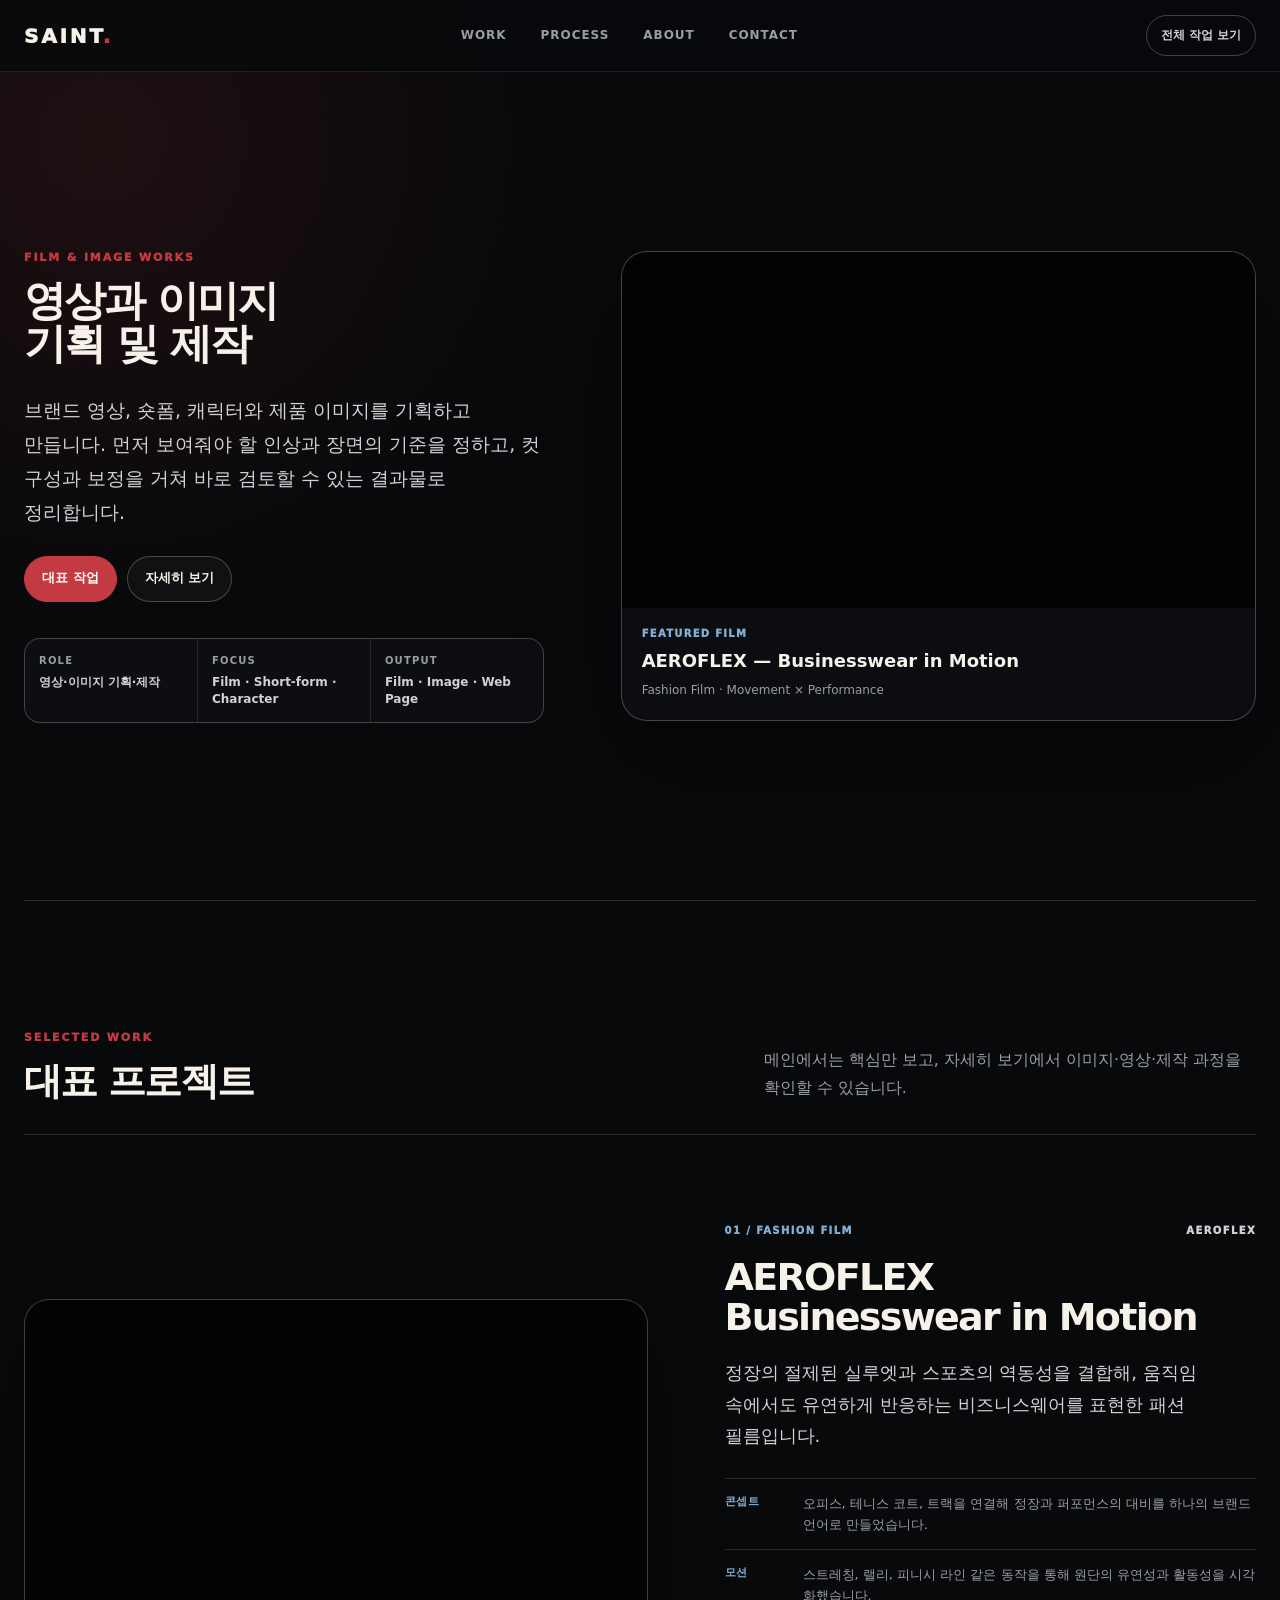
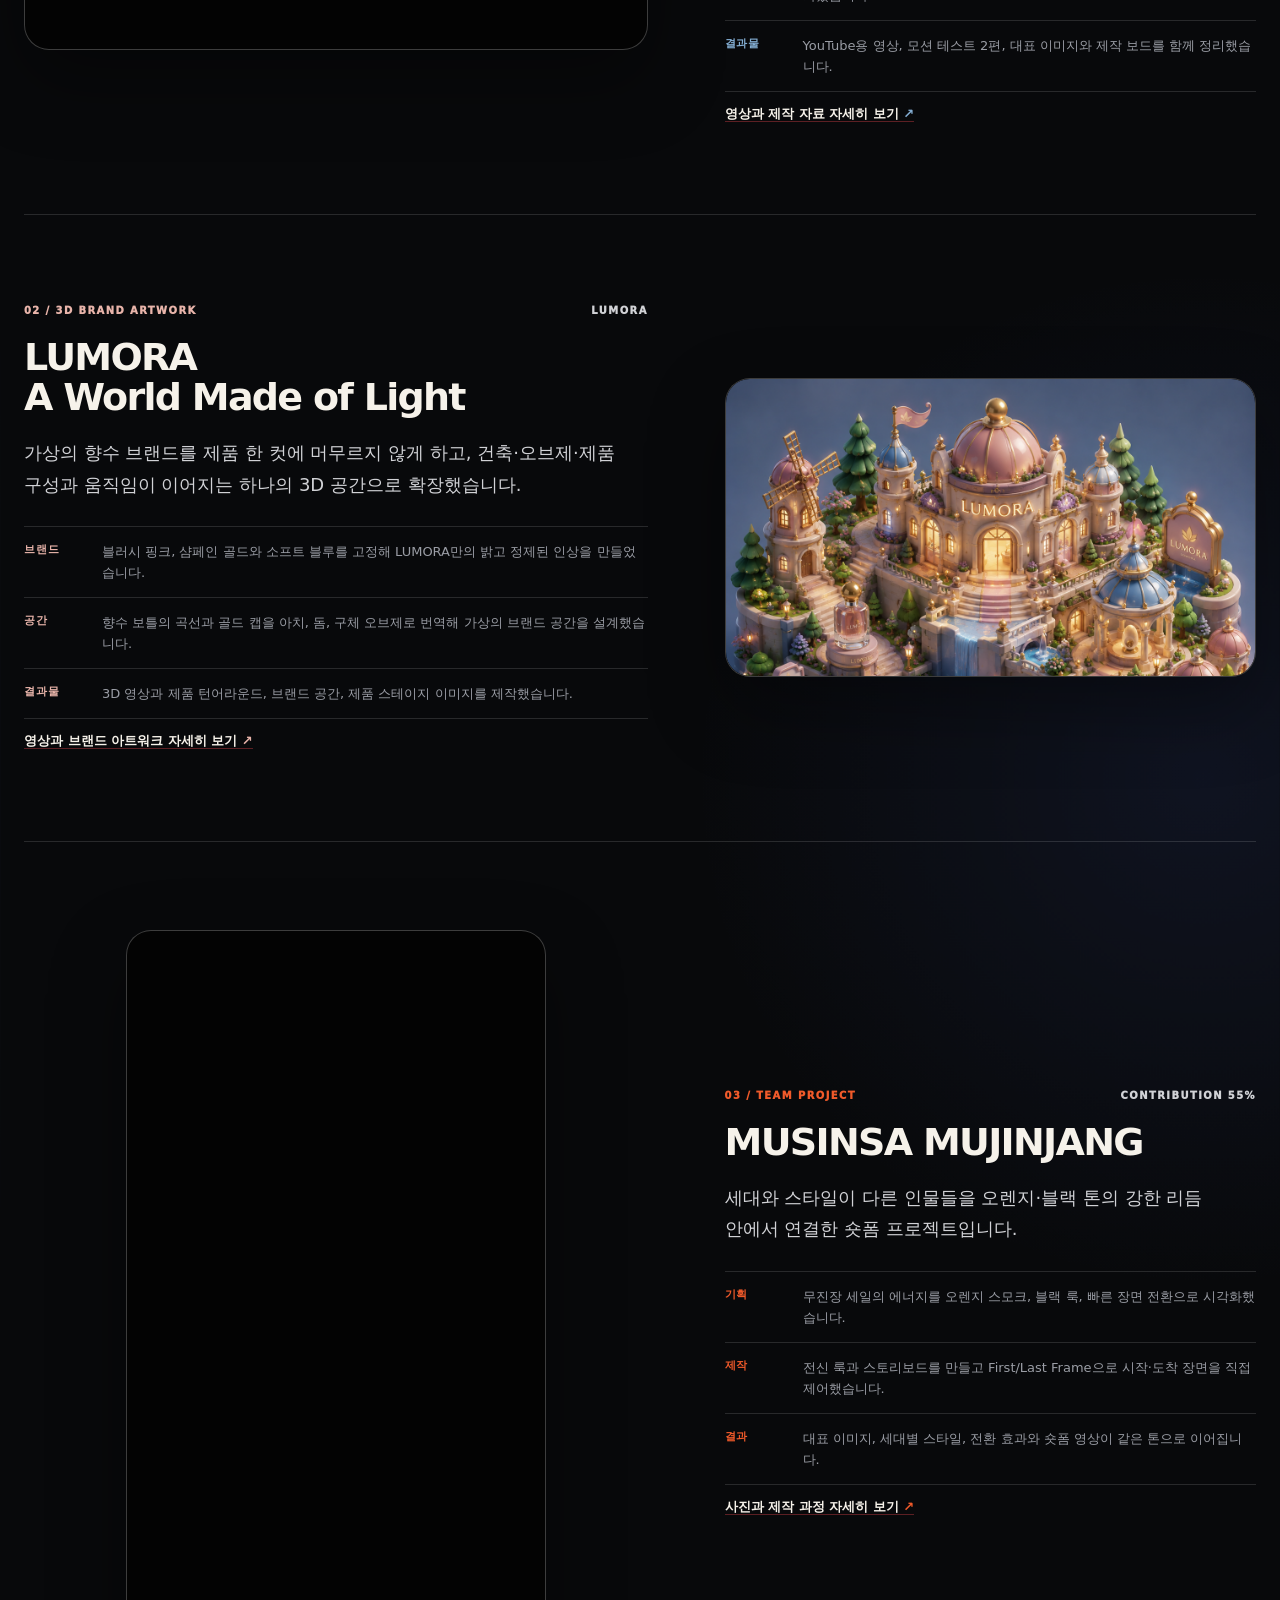
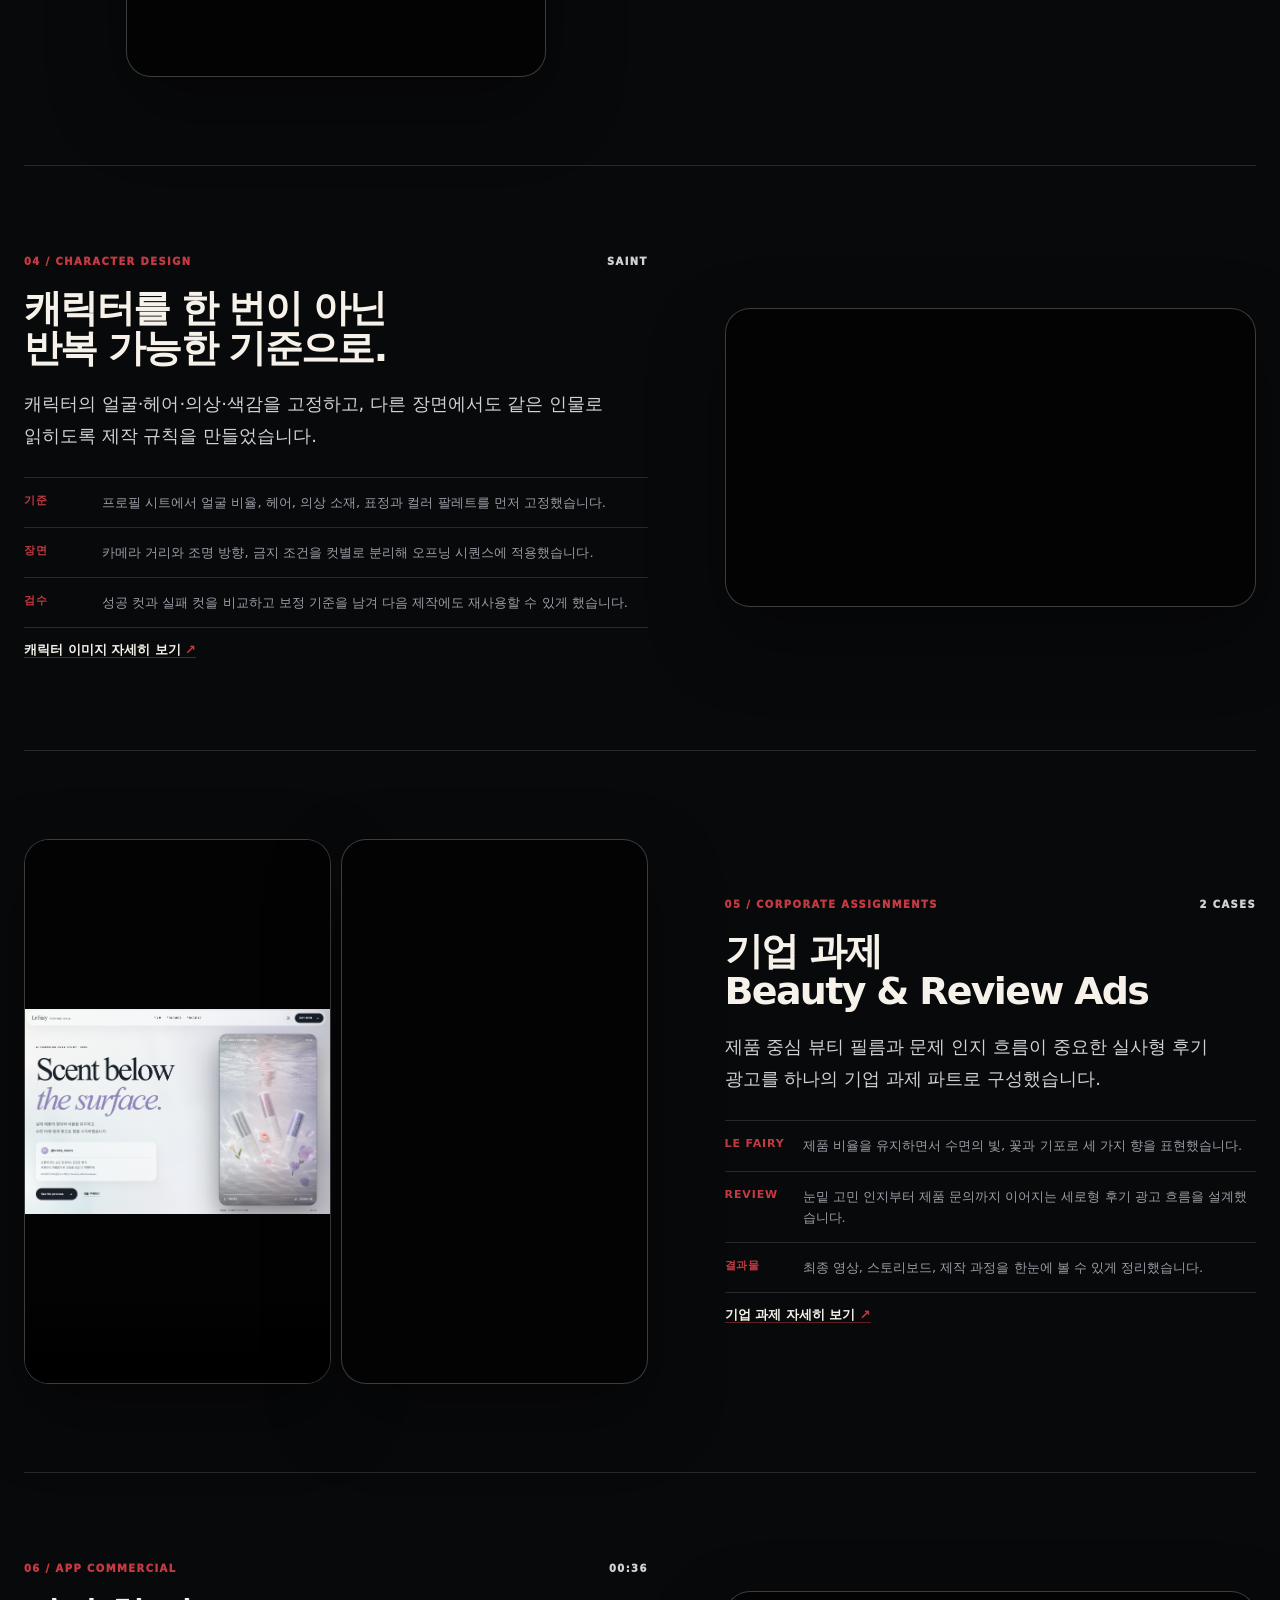
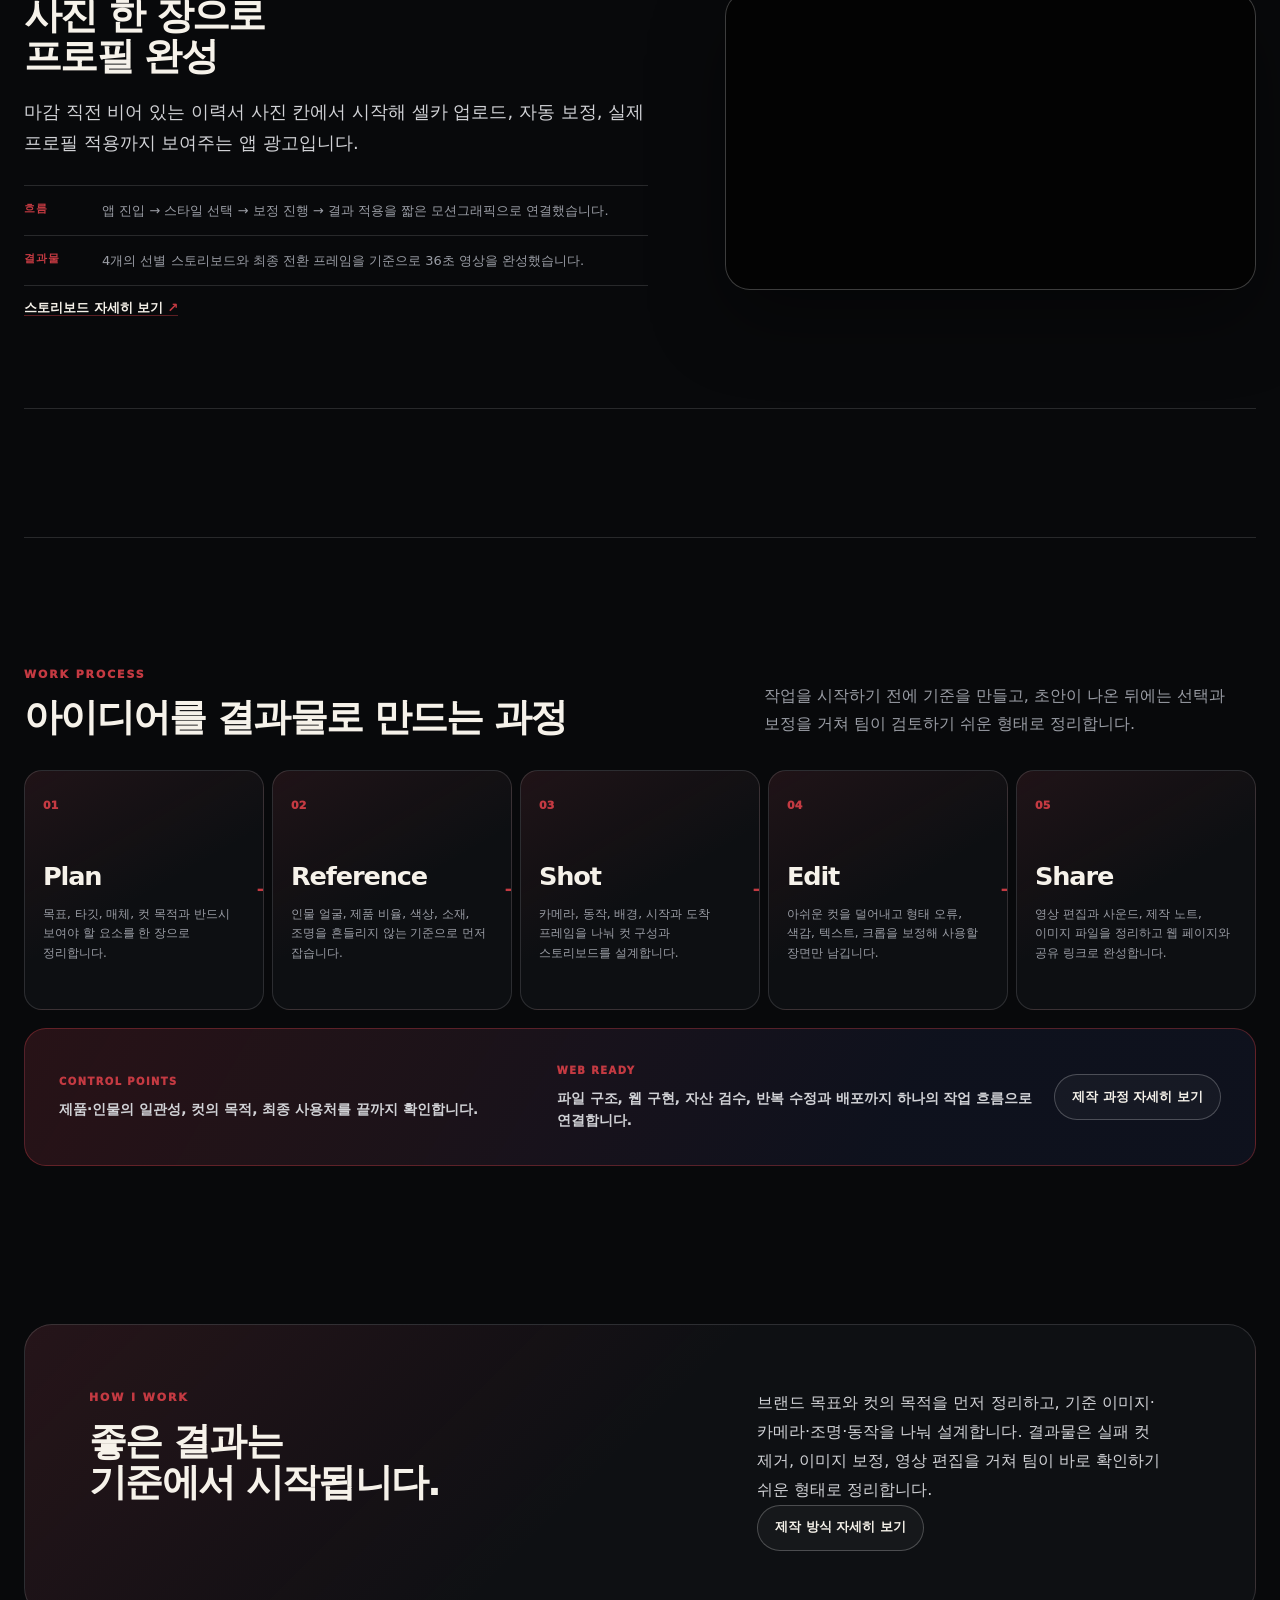
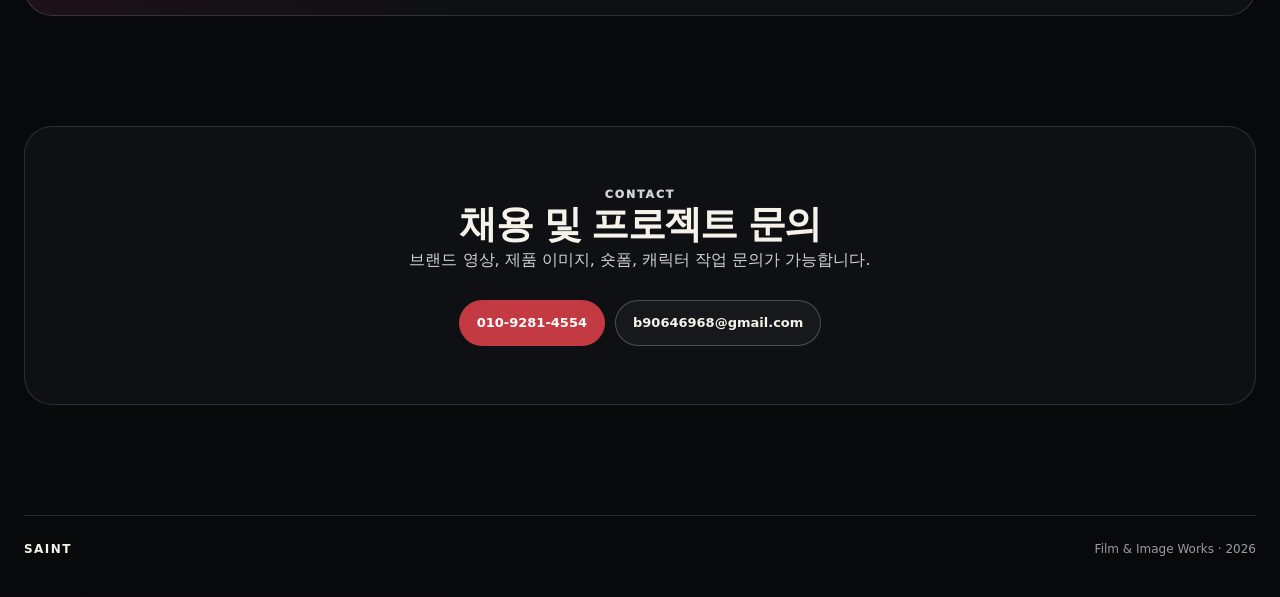
==== commit b79018c4: "Add SNS reactions and reduce headings" ====
--- a/sites/saint-portfolio/index.html
+++ b/sites/saint-portfolio/index.html
@@ -8,7 +8,7 @@
       name="description"
       content="AEROFLEX 패션 필름, LUMORA 3D 브랜드 아트워크, 제품 이미지와 숏폼 영상을 기획하고 제작하는 SAINT 포트폴리오."
     />
-    <link rel="stylesheet" href="./portfolio.css?v=20260707b" />
+    <link rel="stylesheet" href="./portfolio.css?v=20260707c" />
   </head>
   <body>
     <header class="site-header">
--- a/sites/saint-portfolio/portfolio.css
+++ b/sites/saint-portfolio/portfolio.css
@@ -206,9 +206,9 @@
 
 .home-hero__copy h1 {
   max-width: 670px;
-  font-size: clamp(34px, 4.4vw, 58px);
+  font-size: clamp(28px, 3.3vw, 44px);
   font-weight: 900;
-  line-height: 0.97;
+  line-height: 1;
 }
 
 .hero-summary {
@@ -358,7 +358,7 @@
 }
 
 .section-heading h2 {
-  font-size: clamp(28px, 3.6vw, 46px);
+  font-size: clamp(24px, 3vw, 38px);
 }
 
 .section-heading--split > p {
@@ -544,8 +544,8 @@
 }
 
 .project-feature h3 {
-  font-size: clamp(28px, 3.6vw, 48px);
-  line-height: 1.02;
+  font-size: clamp(24px, 3vw, 38px);
+  line-height: 1.06;
 }
 
 .assignment-media {
@@ -693,7 +693,7 @@
 .about-panel h2,
 .contact-panel h2,
 .detail-contact h2 {
-  font-size: clamp(28px, 3.6vw, 46px);
+  font-size: clamp(24px, 3vw, 38px);
 }
 
 .about-panel__copy p,
@@ -741,9 +741,9 @@
 
 .detail-intro h1 {
   max-width: 1040px;
-  font-size: clamp(32px, 4.2vw, 54px);
+  font-size: clamp(26px, 3vw, 40px);
   font-weight: 900;
-  line-height: 0.98;
+  line-height: 1.04;
 }
 
 .detail-intro > p:not(.eyebrow) {
@@ -954,7 +954,7 @@
 }
 
 .pipeline-examples h3 {
-  font-size: clamp(28px, 4vw, 46px);
+  font-size: clamp(23px, 3vw, 36px);
 }
 
 .pipeline-examples > div {
@@ -1058,7 +1058,7 @@
 }
 
 .project-header h2 {
-  font-size: clamp(28px, 3.6vw, 48px);
+  font-size: clamp(24px, 3vw, 38px);
 }
 
 .project-lead {
@@ -1234,6 +1234,90 @@
   aspect-ratio: 3 / 4;
 }
 
+.sns-reaction-section {
+  margin-top: clamp(46px, 7vw, 84px);
+  padding-top: clamp(34px, 5vw, 56px);
+  border-top: 1px solid var(--line);
+}
+
+.sns-reaction-header {
+  display: grid;
+  grid-template-columns: minmax(0, 1fr) minmax(260px, 0.62fr);
+  gap: 26px;
+  align-items: end;
+  margin-bottom: 18px;
+}
+
+.sns-reaction-header h3 {
+  margin-top: 8px;
+  font-size: clamp(23px, 3vw, 36px);
+  line-height: 1.08;
+}
+
+.sns-reaction-header p:not(.eyebrow) {
+  max-width: 720px;
+  margin: 14px 0 0;
+  color: var(--silver);
+  line-height: 1.75;
+}
+
+.sns-reaction-metrics {
+  display: grid;
+  grid-template-columns: repeat(3, minmax(0, 1fr));
+  gap: 8px;
+}
+
+.sns-reaction-metrics span {
+  display: grid;
+  gap: 4px;
+  padding: 14px;
+  border: 1px solid var(--line);
+  border-radius: 14px;
+  background: rgba(255, 255, 255, 0.045);
+  color: var(--muted);
+  font-size: 11px;
+}
+
+.sns-reaction-metrics strong {
+  color: var(--text);
+  font-size: 20px;
+  line-height: 1;
+}
+
+.sns-reaction-gallery {
+  display: grid;
+  grid-template-columns: repeat(2, minmax(0, 1fr));
+  gap: 12px;
+}
+
+.sns-reaction-gallery figure {
+  min-width: 0;
+  margin: 0;
+  overflow: hidden;
+  border: 1px solid var(--line);
+  border-radius: 18px;
+  background: #f5f5f2;
+}
+
+.sns-reaction-gallery figure.sns-reaction-gallery__wide {
+  grid-column: 1 / -1;
+}
+
+.sns-reaction-gallery img {
+  display: block;
+  width: 100%;
+  height: auto;
+}
+
+.sns-reaction-gallery figcaption {
+  padding: 12px 14px 14px;
+  border-top: 1px solid rgba(0, 0, 0, 0.08);
+  background: rgba(8, 9, 11, 0.92);
+  color: var(--muted);
+  font-size: 11px;
+  line-height: 1.55;
+}
+
 .aeroflex-film-grid {
   display: grid;
   grid-template-columns: repeat(2, minmax(0, 1fr));
@@ -1359,7 +1443,7 @@
 }
 
 .archive-heading h3 {
-  font-size: clamp(28px, 4vw, 48px);
+  font-size: clamp(23px, 3vw, 36px);
 }
 
 .archive-heading > p:last-child {
@@ -1517,7 +1601,7 @@
 
 .case-study__heading h3 {
   margin-top: 8px;
-  font-size: clamp(24px, 3vw, 38px);
+  font-size: clamp(22px, 2.6vw, 32px);
 }
 
 .case-study__heading p {
@@ -1735,7 +1819,7 @@
 
   .home-hero__copy h1,
   .detail-intro h1 {
-    font-size: clamp(30px, 8.5vw, 42px);
+    font-size: clamp(27px, 7.4vw, 36px);
   }
 
   .hero-facts {
@@ -1754,10 +1838,16 @@
   .project-story,
   .media-grid--three,
   .media-grid--four,
-  .case-media--split,
-  .aeroflex-film-grid,
-  .aeroflex-gallery,
-  .lumora-gallery {
+    .case-media--split,
+    .aeroflex-film-grid,
+    .aeroflex-gallery,
+    .lumora-gallery,
+    .sns-reaction-header,
+    .sns-reaction-gallery {
+    grid-template-columns: 1fr;
+  }
+
+  .sns-reaction-metrics {
     grid-template-columns: 1fr;
   }
 
@@ -1771,7 +1861,7 @@
   }
 
   .project-feature h3 {
-    font-size: clamp(28px, 8vw, 38px);
+    font-size: clamp(24px, 7vw, 32px);
   }
 
   .feature-notes div {
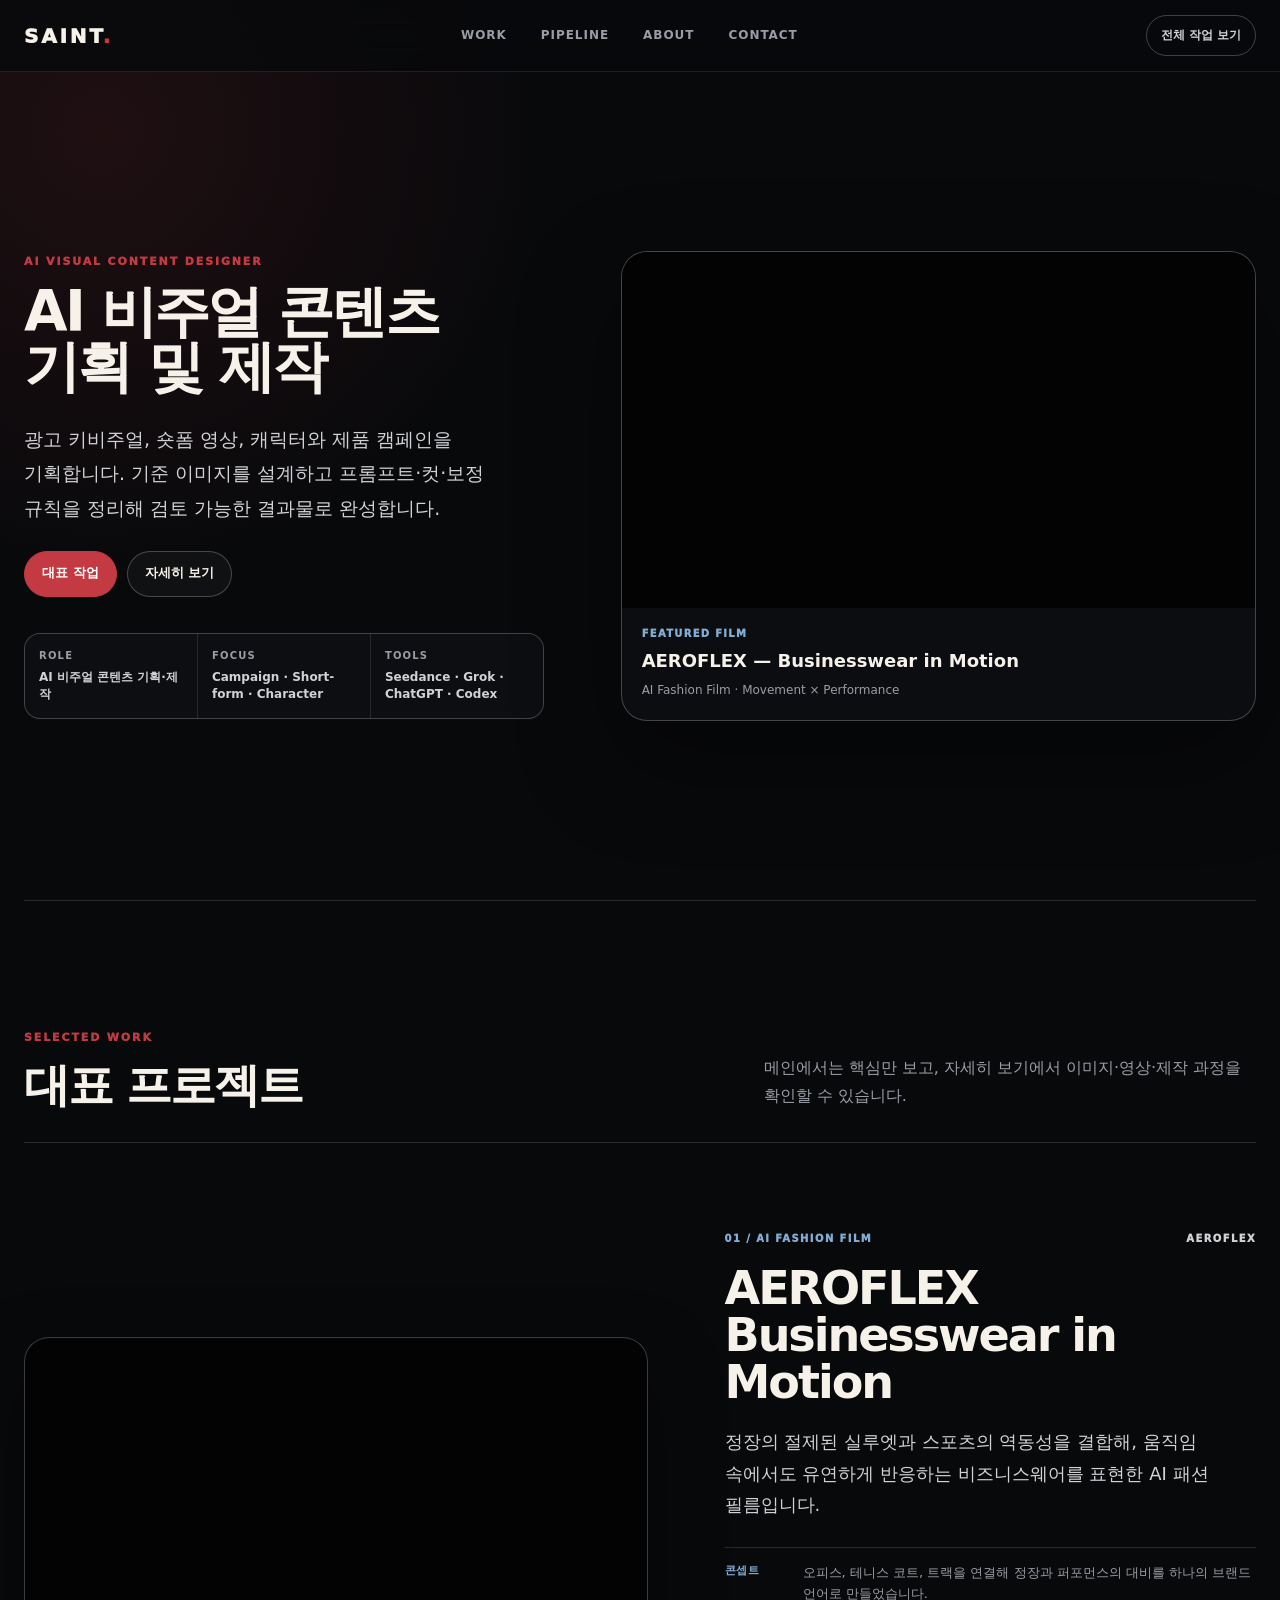
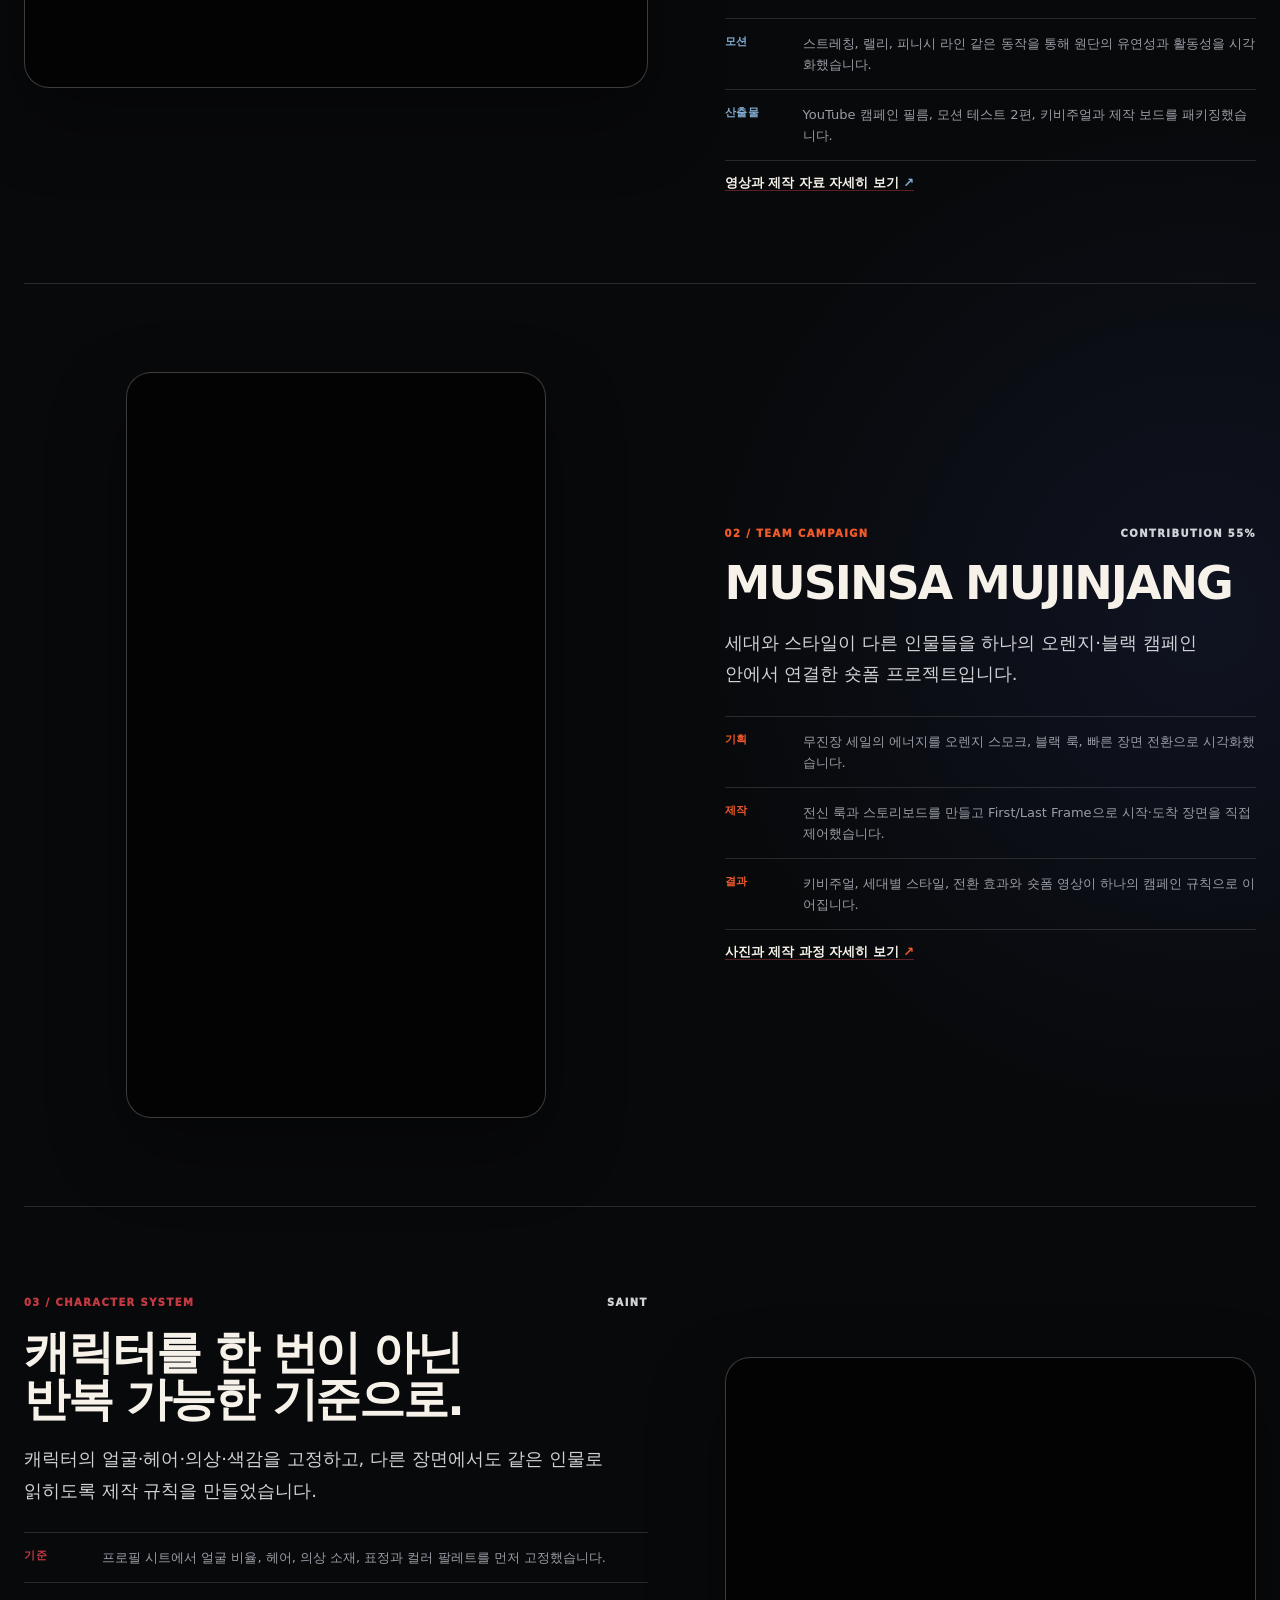
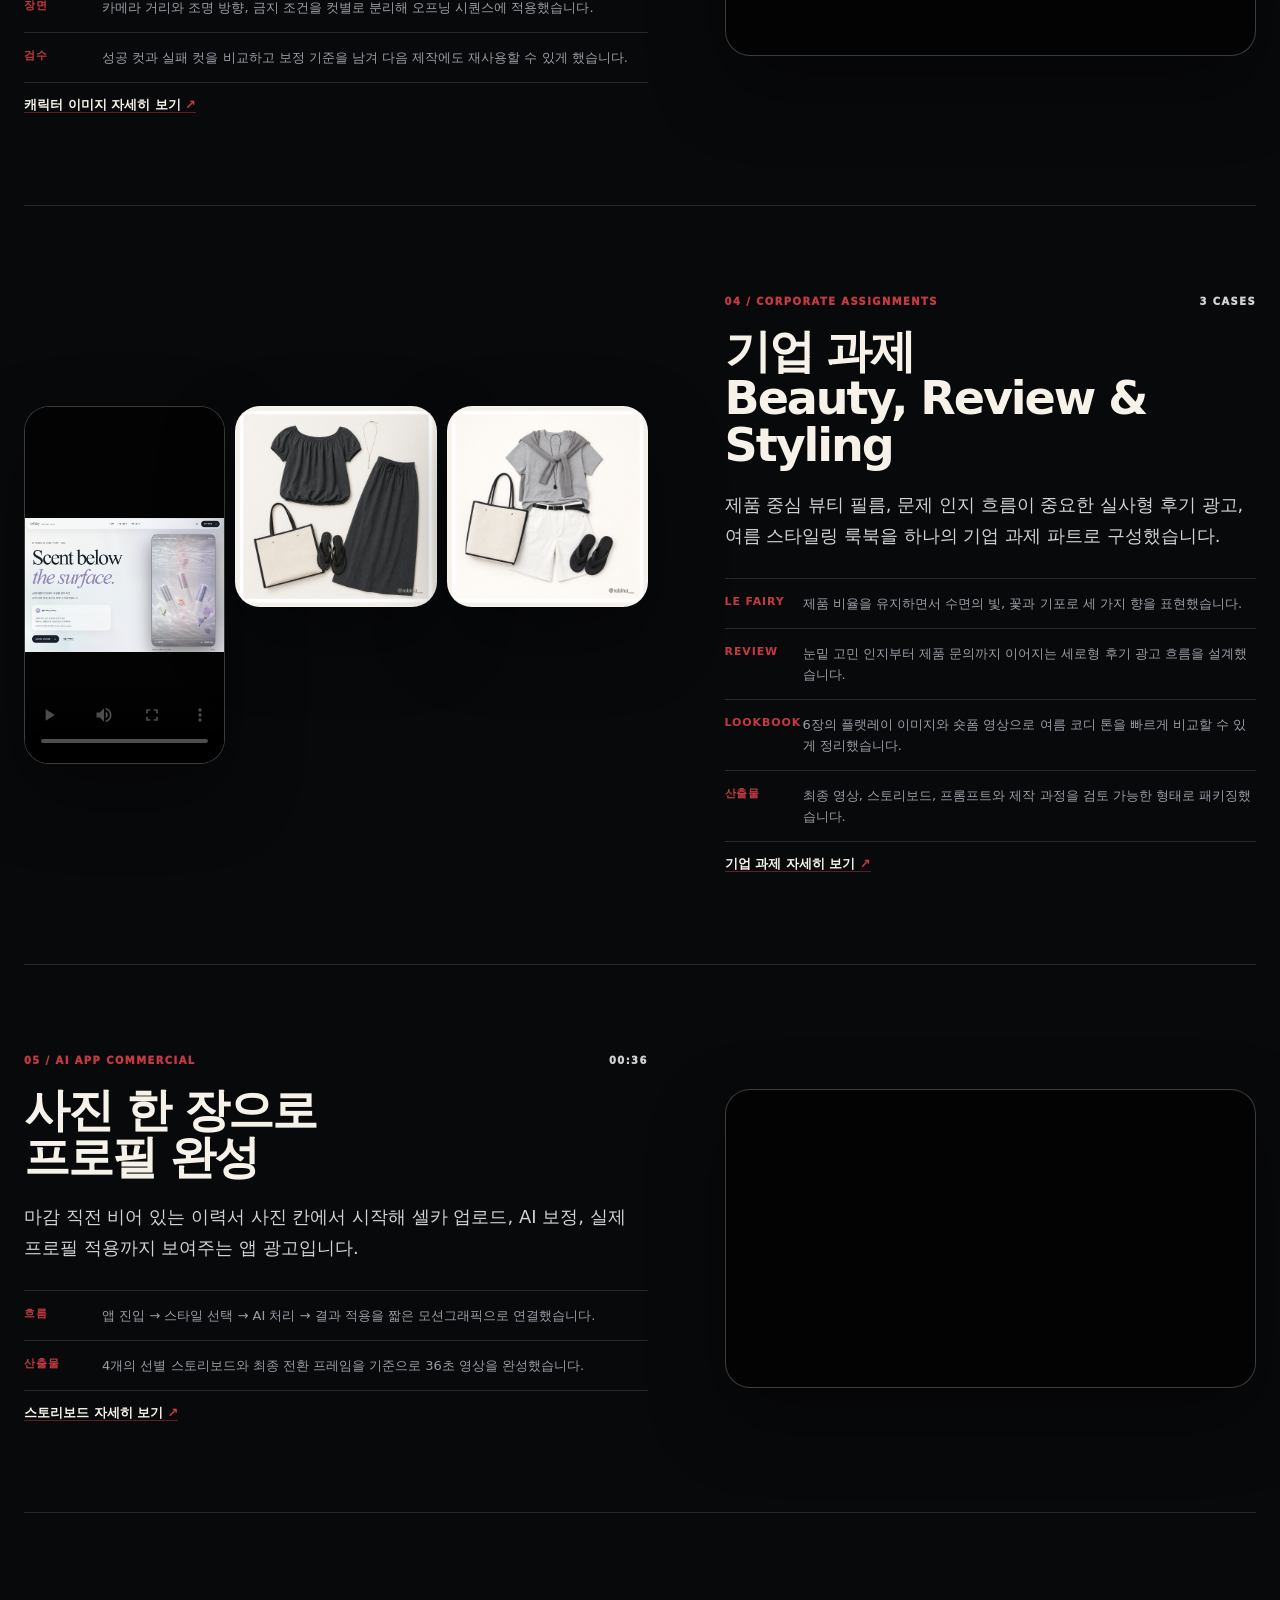
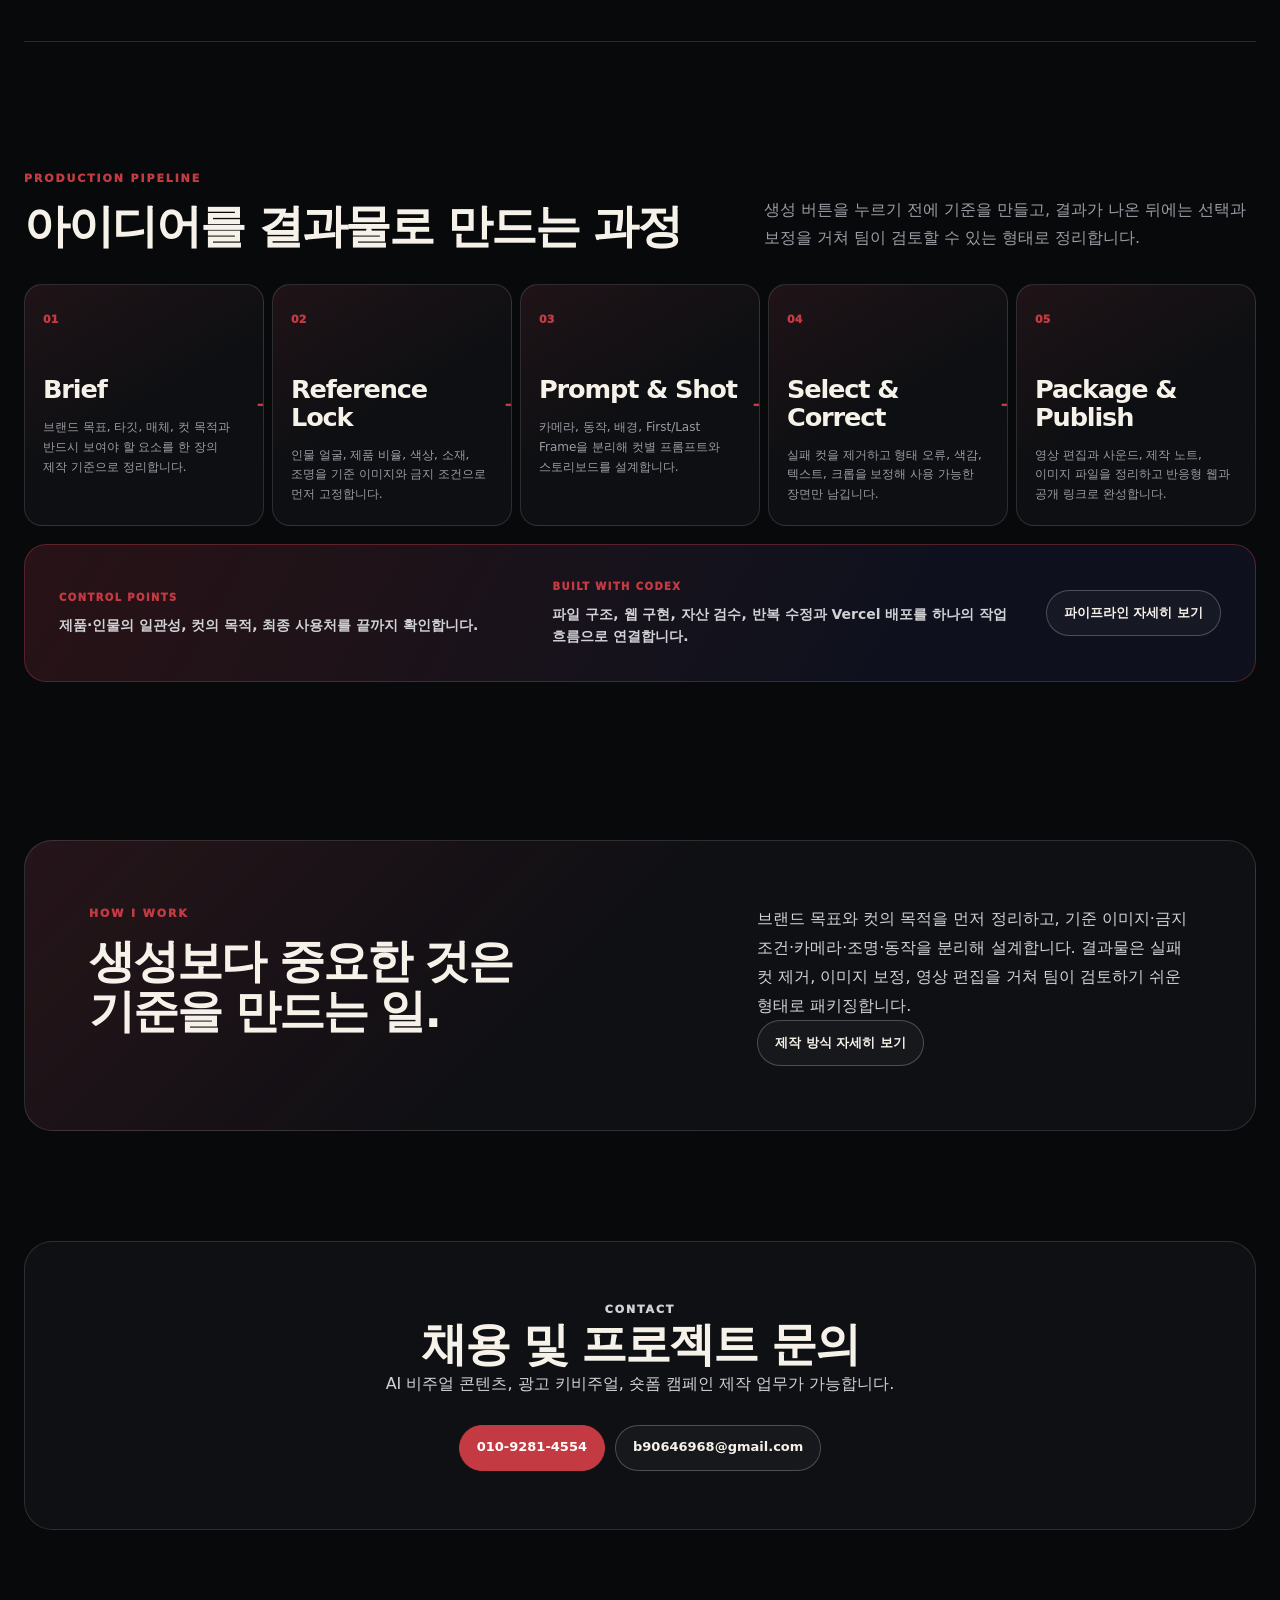
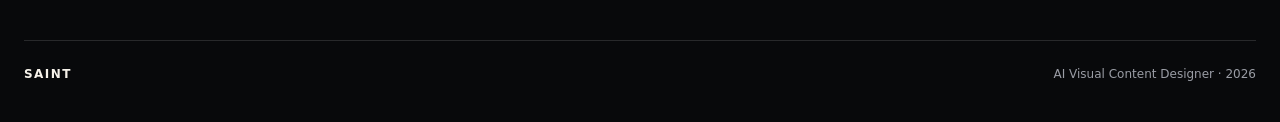
==== commit 01290f58: "Add assignment flatlay lookbook" ====
--- a/sites/saint-portfolio/index.html
+++ b/sites/saint-portfolio/index.html
@@ -3,19 +3,19 @@
   <head>
     <meta charset="utf-8" />
     <meta name="viewport" content="width=device-width, initial-scale=1" />
-    <title>SAINT | Film & Image Works</title>
+    <title>SAINT | AI Visual Content Designer</title>
     <meta
       name="description"
-      content="AEROFLEX 패션 필름, LUMORA 3D 브랜드 아트워크, 제품 이미지와 숏폼 영상을 기획하고 제작하는 SAINT 포트폴리오."
+      content="AEROFLEX AI 패션 필름, 광고 키비주얼, 숏폼 영상, 캐릭터와 캠페인 비주얼을 기획하고 제작하는 SAINT 포트폴리오."
     />
-    <link rel="stylesheet" href="./portfolio.css?v=20260707c" />
+    <link rel="stylesheet" href="./portfolio.css?v=20260711a" />
   </head>
   <body>
     <header class="site-header">
       <a class="site-logo" href="#top" aria-label="SAINT 홈">SAINT</a>
       <nav class="site-nav" aria-label="주요 메뉴">
         <a href="#work">Work</a>
-        <a href="#pipeline">Process</a>
+        <a href="#pipeline">Pipeline</a>
         <a href="#about">About</a>
         <a href="#contact">Contact</a>
       </nav>
@@ -25,20 +25,20 @@
     <main id="top">
       <section class="home-hero" aria-labelledby="hero-title">
         <div class="home-hero__copy">
-          <p class="eyebrow">FILM & IMAGE WORKS</p>
-          <h1 id="hero-title">영상과 이미지<br />기획 및 제작</h1>
+          <p class="eyebrow">AI VISUAL CONTENT DESIGNER</p>
+          <h1 id="hero-title">AI 비주얼 콘텐츠<br />기획 및 제작</h1>
           <p class="hero-summary">
-            브랜드 영상, 숏폼, 캐릭터와 제품 이미지를 기획하고 만듭니다.
-            먼저 보여줘야 할 인상과 장면의 기준을 정하고, 컷 구성과 보정을 거쳐 바로 검토할 수 있는 결과물로 정리합니다.
+            광고 키비주얼, 숏폼 영상, 캐릭터와 제품 캠페인을 기획합니다.
+            기준 이미지를 설계하고 프롬프트·컷·보정 규칙을 정리해 검토 가능한 결과물로 완성합니다.
           </p>
           <div class="hero-actions">
             <a class="button button--primary" href="#work">대표 작업</a>
             <a class="button" href="./details.html">자세히 보기</a>
           </div>
           <dl class="hero-facts" aria-label="주요 역량">
-            <div><dt>Role</dt><dd>영상·이미지 기획·제작</dd></div>
-            <div><dt>Focus</dt><dd>Film · Short-form · Character</dd></div>
-            <div><dt>Output</dt><dd>Film · Image · Web Page</dd></div>
+            <div><dt>Role</dt><dd>AI 비주얼 콘텐츠 기획·제작</dd></div>
+            <div><dt>Focus</dt><dd>Campaign · Short-form · Character</dd></div>
+            <div><dt>Tools</dt><dd>Seedance · Grok · ChatGPT · Codex</dd></div>
           </dl>
         </div>
 
@@ -46,7 +46,7 @@
           <div class="video-frame">
             <iframe
               src="https://www.youtube.com/embed/H65PozU2s6o?rel=0"
-              title="AEROFLEX 패션 필름"
+              title="AEROFLEX AI 패션 필름"
               allow="accelerometer; autoplay; clipboard-write; encrypted-media; gyroscope; picture-in-picture; web-share"
               allowfullscreen
             ></iframe>
@@ -54,7 +54,7 @@
           <div class="hero-film__caption">
             <span>FEATURED FILM</span>
             <strong>AEROFLEX — Businesswear in Motion</strong>
-            <p>Fashion Film · Movement × Performance</p>
+            <p>AI Fashion Film · Movement × Performance</p>
           </div>
         </article>
       </section>
@@ -73,41 +73,21 @@
             <div class="video-frame project-feature__media">
               <iframe
                 src="https://www.youtube.com/embed/H65PozU2s6o?rel=0"
-                title="AEROFLEX 패션 필름"
-                allow="accelerometer; autoplay; clipboard-write; encrypted-media; gyroscope; picture-in-picture; web-share"
-                allowfullscreen
-              ></iframe>
-            </div>
-            <div class="project-feature__copy">
-              <div class="project-feature__meta"><span>01 / FASHION FILM</span><em>AEROFLEX</em></div>
+                title="AEROFLEX AI 패션 필름"
+                allow="accelerometer; autoplay; clipboard-write; encrypted-media; gyroscope; picture-in-picture; web-share"
+                allowfullscreen
+              ></iframe>
+            </div>
+            <div class="project-feature__copy">
+              <div class="project-feature__meta"><span>01 / AI FASHION FILM</span><em>AEROFLEX</em></div>
               <h3>AEROFLEX<br />Businesswear in Motion</h3>
-              <p class="feature-lead">정장의 절제된 실루엣과 스포츠의 역동성을 결합해, 움직임 속에서도 유연하게 반응하는 비즈니스웨어를 표현한 패션 필름입니다.</p>
+              <p class="feature-lead">정장의 절제된 실루엣과 스포츠의 역동성을 결합해, 움직임 속에서도 유연하게 반응하는 비즈니스웨어를 표현한 AI 패션 필름입니다.</p>
               <dl class="feature-notes">
                 <div><dt>콘셉트</dt><dd>오피스, 테니스 코트, 트랙을 연결해 정장과 퍼포먼스의 대비를 하나의 브랜드 언어로 만들었습니다.</dd></div>
                 <div><dt>모션</dt><dd>스트레칭, 랠리, 피니시 라인 같은 동작을 통해 원단의 유연성과 활동성을 시각화했습니다.</dd></div>
-                <div><dt>결과물</dt><dd>YouTube용 영상, 모션 테스트 2편, 대표 이미지와 제작 보드를 함께 정리했습니다.</dd></div>
+                <div><dt>산출물</dt><dd>YouTube 캠페인 필름, 모션 테스트 2편, 키비주얼과 제작 보드를 패키징했습니다.</dd></div>
               </dl>
               <a class="text-link" href="./details.html#aeroflex">영상과 제작 자료 자세히 보기 <span aria-hidden="true">↗</span></a>
-            </div>
-          </article>
-
-          <article id="part-veil" class="project-feature project-feature--lumora project-feature--reverse">
-            <figure class="project-feature__media project-feature__video-card">
-              <video autoplay muted loop playsinline controls preload="metadata" poster="./assets/lumora/lumora-world.png" aria-label="LUMORA 3D 가상 브랜드 아트워크 영상">
-                <source src="./assets/lumora/lumora-brand-film.mp4" type="video/mp4" />
-                브라우저가 영상을 지원하지 않습니다.
-              </video>
-            </figure>
-            <div class="project-feature__copy">
-              <div class="project-feature__meta"><span>02 / 3D BRAND ARTWORK</span><em>LUMORA</em></div>
-              <h3>LUMORA<br />A World Made of Light</h3>
-              <p class="feature-lead">가상의 향수 브랜드를 제품 한 컷에 머무르지 않게 하고, 건축·오브제·제품 구성과 움직임이 이어지는 하나의 3D 공간으로 확장했습니다.</p>
-              <dl class="feature-notes">
-                <div><dt>브랜드</dt><dd>블러시 핑크, 샴페인 골드와 소프트 블루를 고정해 LUMORA만의 밝고 정제된 인상을 만들었습니다.</dd></div>
-                <div><dt>공간</dt><dd>향수 보틀의 곡선과 골드 캡을 아치, 돔, 구체 오브제로 번역해 가상의 브랜드 공간을 설계했습니다.</dd></div>
-                <div><dt>결과물</dt><dd>3D 영상과 제품 턴어라운드, 브랜드 공간, 제품 스테이지 이미지를 제작했습니다.</dd></div>
-              </dl>
-              <a class="text-link" href="./details.html#lumora">영상과 브랜드 아트워크 자세히 보기 <span aria-hidden="true">↗</span></a>
             </div>
           </article>
 
@@ -115,19 +95,19 @@
             <div class="video-frame video-frame--portrait project-feature__media project-feature__media--portrait">
               <iframe
                 src="https://www.youtube.com/embed/70blJ_6wh6s?rel=0"
-                title="MUSINSA 무진장 숏폼 영상"
-                allow="accelerometer; autoplay; clipboard-write; encrypted-media; gyroscope; picture-in-picture; web-share"
-                allowfullscreen
-              ></iframe>
-            </div>
-            <div class="project-feature__copy">
-              <div class="project-feature__meta"><span>03 / TEAM PROJECT</span><em>Contribution 55%</em></div>
+                title="MUSINSA 무진장 캠페인 영상"
+                allow="accelerometer; autoplay; clipboard-write; encrypted-media; gyroscope; picture-in-picture; web-share"
+                allowfullscreen
+              ></iframe>
+            </div>
+            <div class="project-feature__copy">
+              <div class="project-feature__meta"><span>02 / TEAM CAMPAIGN</span><em>Contribution 55%</em></div>
               <h3>MUSINSA MUJINJANG</h3>
-              <p class="feature-lead">세대와 스타일이 다른 인물들을 오렌지·블랙 톤의 강한 리듬 안에서 연결한 숏폼 프로젝트입니다.</p>
+              <p class="feature-lead">세대와 스타일이 다른 인물들을 하나의 오렌지·블랙 캠페인 안에서 연결한 숏폼 프로젝트입니다.</p>
               <dl class="feature-notes">
                 <div><dt>기획</dt><dd>무진장 세일의 에너지를 오렌지 스모크, 블랙 룩, 빠른 장면 전환으로 시각화했습니다.</dd></div>
                 <div><dt>제작</dt><dd>전신 룩과 스토리보드를 만들고 First/Last Frame으로 시작·도착 장면을 직접 제어했습니다.</dd></div>
-                <div><dt>결과</dt><dd>대표 이미지, 세대별 스타일, 전환 효과와 숏폼 영상이 같은 톤으로 이어집니다.</dd></div>
+                <div><dt>결과</dt><dd>키비주얼, 세대별 스타일, 전환 효과와 숏폼 영상이 하나의 캠페인 규칙으로 이어집니다.</dd></div>
               </dl>
               <a class="text-link" href="./details.html#musinsa">사진과 제작 과정 자세히 보기 <span aria-hidden="true">↗</span></a>
             </div>
@@ -143,7 +123,7 @@
               ></iframe>
             </div>
             <div class="project-feature__copy">
-              <div class="project-feature__meta"><span>04 / CHARACTER DESIGN</span><em>SAINT</em></div>
+              <div class="project-feature__meta"><span>03 / CHARACTER SYSTEM</span><em>SAINT</em></div>
               <h3>캐릭터를 한 번이 아닌<br />반복 가능한 기준으로.</h3>
               <p class="feature-lead">캐릭터의 얼굴·헤어·의상·색감을 고정하고, 다른 장면에서도 같은 인물로 읽히도록 제작 규칙을 만들었습니다.</p>
               <dl class="feature-notes">
@@ -156,30 +136,29 @@
           </article>
 
           <article class="project-feature project-feature--assignments">
-            <div class="assignment-media" aria-label="기업 과제 영상">
+            <div class="assignment-media assignment-media--triple" aria-label="기업 과제 영상과 스타일링 이미지">
               <figure class="project-feature__media project-feature__media--portrait project-feature__video-card">
                 <video controls preload="metadata" poster="./assets/other-works/le-fairy/le-fairy-site-preview.png">
                   <source src="./assets/other-works/le-fairy/le-fairy-campaign-film.mp4" type="video/mp4" />
                   브라우저가 영상을 지원하지 않습니다.
                 </video>
               </figure>
-              <div class="video-frame video-frame--portrait project-feature__media project-feature__media--portrait">
-                <iframe
-                  src="https://www.youtube.com/embed/MDGXgKYBO-A?rel=0"
-                  title="실사형 광고 후기 영상"
-                  allow="accelerometer; autoplay; clipboard-write; encrypted-media; gyroscope; picture-in-picture; web-share"
-                  allowfullscreen
-                ></iframe>
-              </div>
-            </div>
-            <div class="project-feature__copy">
-              <div class="project-feature__meta"><span>05 / CORPORATE ASSIGNMENTS</span><em>2 CASES</em></div>
-              <h3>기업 과제<br />Beauty & Review Ads</h3>
-              <p class="feature-lead">제품 중심 뷰티 필름과 문제 인지 흐름이 중요한 실사형 후기 광고를 하나의 기업 과제 파트로 구성했습니다.</p>
+              <figure class="project-feature__media project-feature__image-card">
+                <img src="./assets/assignments/flatlay/flatlay-01.png" alt="블랙 톤 투피스 스타일링 플랫레이" loading="lazy" />
+              </figure>
+              <figure class="project-feature__media project-feature__image-card">
+                <img src="./assets/assignments/flatlay/flatlay-06.png" alt="그레이 티셔츠와 화이트 쇼츠 스타일링 플랫레이" loading="lazy" />
+              </figure>
+            </div>
+            <div class="project-feature__copy">
+              <div class="project-feature__meta"><span>04 / CORPORATE ASSIGNMENTS</span><em>3 CASES</em></div>
+              <h3>기업 과제<br />Beauty, Review & Styling</h3>
+              <p class="feature-lead">제품 중심 뷰티 필름, 문제 인지 흐름이 중요한 실사형 후기 광고, 여름 스타일링 룩북을 하나의 기업 과제 파트로 구성했습니다.</p>
               <dl class="feature-notes">
                 <div><dt>LE FAIRY</dt><dd>제품 비율을 유지하면서 수면의 빛, 꽃과 기포로 세 가지 향을 표현했습니다.</dd></div>
                 <div><dt>REVIEW</dt><dd>눈밑 고민 인지부터 제품 문의까지 이어지는 세로형 후기 광고 흐름을 설계했습니다.</dd></div>
-                <div><dt>결과물</dt><dd>최종 영상, 스토리보드, 제작 과정을 한눈에 볼 수 있게 정리했습니다.</dd></div>
+                <div><dt>LOOKBOOK</dt><dd>6장의 플랫레이 이미지와 숏폼 영상으로 여름 코디 톤을 빠르게 비교할 수 있게 정리했습니다.</dd></div>
+                <div><dt>산출물</dt><dd>최종 영상, 스토리보드, 프롬프트와 제작 과정을 검토 가능한 형태로 패키징했습니다.</dd></div>
               </dl>
               <a class="text-link" href="./details.html#assignments">기업 과제 자세히 보기 <span aria-hidden="true">↗</span></a>
             </div>
@@ -189,18 +168,18 @@
             <div class="video-frame project-feature__media">
               <iframe
                 src="https://www.youtube.com/embed/IIGiL3PU9VE?rel=0"
-                title="이력서 프로필 사진 앱 광고"
-                allow="accelerometer; autoplay; clipboard-write; encrypted-media; gyroscope; picture-in-picture; web-share"
-                allowfullscreen
-              ></iframe>
-            </div>
-            <div class="project-feature__copy">
-              <div class="project-feature__meta"><span>06 / APP COMMERCIAL</span><em>00:36</em></div>
+                title="AI 이력서 프로필 사진 앱 광고"
+                allow="accelerometer; autoplay; clipboard-write; encrypted-media; gyroscope; picture-in-picture; web-share"
+                allowfullscreen
+              ></iframe>
+            </div>
+            <div class="project-feature__copy">
+              <div class="project-feature__meta"><span>05 / AI APP COMMERCIAL</span><em>00:36</em></div>
               <h3>사진 한 장으로<br />프로필 완성</h3>
-              <p class="feature-lead">마감 직전 비어 있는 이력서 사진 칸에서 시작해 셀카 업로드, 자동 보정, 실제 프로필 적용까지 보여주는 앱 광고입니다.</p>
-              <dl class="feature-notes">
-                <div><dt>흐름</dt><dd>앱 진입 → 스타일 선택 → 보정 진행 → 결과 적용을 짧은 모션그래픽으로 연결했습니다.</dd></div>
-                <div><dt>결과물</dt><dd>4개의 선별 스토리보드와 최종 전환 프레임을 기준으로 36초 영상을 완성했습니다.</dd></div>
+              <p class="feature-lead">마감 직전 비어 있는 이력서 사진 칸에서 시작해 셀카 업로드, AI 보정, 실제 프로필 적용까지 보여주는 앱 광고입니다.</p>
+              <dl class="feature-notes">
+                <div><dt>흐름</dt><dd>앱 진입 → 스타일 선택 → AI 처리 → 결과 적용을 짧은 모션그래픽으로 연결했습니다.</dd></div>
+                <div><dt>산출물</dt><dd>4개의 선별 스토리보드와 최종 전환 프레임을 기준으로 36초 영상을 완성했습니다.</dd></div>
               </dl>
               <a class="text-link" href="./details.html#other">스토리보드 자세히 보기 <span aria-hidden="true">↗</span></a>
             </div>
@@ -211,18 +190,18 @@
       <section id="pipeline" class="home-pipeline" aria-labelledby="pipeline-title">
         <header class="section-heading section-heading--split">
           <div>
-            <p class="eyebrow">WORK PROCESS</p>
+            <p class="eyebrow">PRODUCTION PIPELINE</p>
             <h2 id="pipeline-title">아이디어를 결과물로 만드는 과정</h2>
           </div>
-          <p>작업을 시작하기 전에 기준을 만들고, 초안이 나온 뒤에는 선택과 보정을 거쳐 팀이 검토하기 쉬운 형태로 정리합니다.</p>
+          <p>생성 버튼을 누르기 전에 기준을 만들고, 결과가 나온 뒤에는 선택과 보정을 거쳐 팀이 검토할 수 있는 형태로 정리합니다.</p>
         </header>
 
         <div class="pipeline-flow">
-          <article><span>01</span><h3>Plan</h3><p>목표, 타깃, 매체, 컷 목적과 반드시 보여야 할 요소를 한 장으로 정리합니다.</p></article>
-          <article><span>02</span><h3>Reference</h3><p>인물 얼굴, 제품 비율, 색상, 소재, 조명을 흔들리지 않는 기준으로 먼저 잡습니다.</p></article>
-          <article><span>03</span><h3>Shot</h3><p>카메라, 동작, 배경, 시작과 도착 프레임을 나눠 컷 구성과 스토리보드를 설계합니다.</p></article>
-          <article><span>04</span><h3>Edit</h3><p>아쉬운 컷을 덜어내고 형태 오류, 색감, 텍스트, 크롭을 보정해 사용할 장면만 남깁니다.</p></article>
-          <article><span>05</span><h3>Share</h3><p>영상 편집과 사운드, 제작 노트, 이미지 파일을 정리하고 웹 페이지와 공유 링크로 완성합니다.</p></article>
+          <article><span>01</span><h3>Brief</h3><p>브랜드 목표, 타깃, 매체, 컷 목적과 반드시 보여야 할 요소를 한 장의 제작 기준으로 정리합니다.</p></article>
+          <article><span>02</span><h3>Reference Lock</h3><p>인물 얼굴, 제품 비율, 색상, 소재, 조명을 기준 이미지와 금지 조건으로 먼저 고정합니다.</p></article>
+          <article><span>03</span><h3>Prompt & Shot</h3><p>카메라, 동작, 배경, First/Last Frame을 분리해 컷별 프롬프트와 스토리보드를 설계합니다.</p></article>
+          <article><span>04</span><h3>Select & Correct</h3><p>실패 컷을 제거하고 형태 오류, 색감, 텍스트, 크롭을 보정해 사용 가능한 장면만 남깁니다.</p></article>
+          <article><span>05</span><h3>Package & Publish</h3><p>영상 편집과 사운드, 제작 노트, 이미지 파일을 정리하고 반응형 웹과 공개 링크로 완성합니다.</p></article>
         </div>
 
         <div class="pipeline-summary">
@@ -231,22 +210,22 @@
             <strong>제품·인물의 일관성, 컷의 목적, 최종 사용처를 끝까지 확인합니다.</strong>
           </div>
           <div>
-            <span>WEB READY</span>
-            <strong>파일 구조, 웹 구현, 자산 검수, 반복 수정과 배포까지 하나의 작업 흐름으로 연결합니다.</strong>
-          </div>
-          <a class="button" href="./details.html#process">제작 과정 자세히 보기</a>
+            <span>BUILT WITH CODEX</span>
+            <strong>파일 구조, 웹 구현, 자산 검수, 반복 수정과 Vercel 배포를 하나의 작업 흐름으로 연결합니다.</strong>
+          </div>
+          <a class="button" href="./details.html#process">파이프라인 자세히 보기</a>
         </div>
       </section>
 
       <section id="about" class="about-panel" aria-labelledby="about-title">
         <div>
           <p class="eyebrow">HOW I WORK</p>
-          <h2 id="about-title">좋은 결과는<br />기준에서 시작됩니다.</h2>
+          <h2 id="about-title">생성보다 중요한 것은<br />기준을 만드는 일.</h2>
         </div>
         <div class="about-panel__copy">
           <p>
-            브랜드 목표와 컷의 목적을 먼저 정리하고, 기준 이미지·카메라·조명·동작을 나눠 설계합니다.
-            결과물은 실패 컷 제거, 이미지 보정, 영상 편집을 거쳐 팀이 바로 확인하기 쉬운 형태로 정리합니다.
+            브랜드 목표와 컷의 목적을 먼저 정리하고, 기준 이미지·금지 조건·카메라·조명·동작을 분리해 설계합니다.
+            결과물은 실패 컷 제거, 이미지 보정, 영상 편집을 거쳐 팀이 검토하기 쉬운 형태로 패키징합니다.
           </p>
           <a class="button" href="./details.html#process">제작 방식 자세히 보기</a>
         </div>
@@ -255,7 +234,7 @@
       <section id="contact" class="contact-panel" aria-labelledby="contact-title">
         <p class="eyebrow">CONTACT</p>
         <h2 id="contact-title">채용 및 프로젝트 문의</h2>
-        <p>브랜드 영상, 제품 이미지, 숏폼, 캐릭터 작업 문의가 가능합니다.</p>
+        <p>AI 비주얼 콘텐츠, 광고 키비주얼, 숏폼 캠페인 제작 업무가 가능합니다.</p>
         <div class="contact-actions">
           <a class="button button--primary" href="tel:01092814554">010-9281-4554</a>
           <a class="button" href="mailto:b90646968@gmail.com">b90646968@gmail.com</a>
@@ -265,8 +244,7 @@
 
     <footer class="site-footer">
       <strong>SAINT</strong>
-      <span>Film & Image Works · 2026</span>
+      <span>AI Visual Content Designer · 2026</span>
     </footer>
-    <script src="./script.js?v=20260707b" defer></script>
   </body>
 </html>
--- a/sites/saint-portfolio/portfolio.css
+++ b/sites/saint-portfolio/portfolio.css
@@ -206,9 +206,9 @@
 
 .home-hero__copy h1 {
   max-width: 670px;
-  font-size: clamp(28px, 3.3vw, 44px);
+  font-size: clamp(34px, 4.4vw, 58px);
   font-weight: 900;
-  line-height: 1;
+  line-height: 0.97;
 }
 
 .hero-summary {
@@ -280,11 +280,6 @@
 .project-feature--aeroflex,
 .detail-project--aeroflex {
   --accent: #83add2;
-}
-
-.project-feature--lumora,
-.detail-project--lumora {
-  --accent: #e8b4aa;
 }
 
 .hero-film--portrait {
@@ -358,7 +353,7 @@
 }
 
 .section-heading h2 {
-  font-size: clamp(24px, 3vw, 38px);
+  font-size: clamp(28px, 3.6vw, 46px);
 }
 
 .section-heading--split > p {
@@ -544,8 +539,8 @@
 }
 
 .project-feature h3 {
-  font-size: clamp(24px, 3vw, 38px);
-  line-height: 1.06;
+  font-size: clamp(28px, 3.6vw, 48px);
+  line-height: 1.02;
 }
 
 .assignment-media {
@@ -555,8 +550,24 @@
   gap: 10px;
 }
 
+.assignment-media--triple {
+  grid-template-columns: repeat(3, minmax(0, 1fr));
+}
+
 .assignment-media .project-feature__media--portrait {
   width: 100%;
+}
+
+.project-feature__image-card {
+  overflow: hidden;
+  aspect-ratio: 1;
+  background: #f4f0ea;
+}
+
+.project-feature__image-card img {
+  width: 100%;
+  height: 100%;
+  object-fit: cover;
 }
 
 .feature-lead {
@@ -693,7 +704,7 @@
 .about-panel h2,
 .contact-panel h2,
 .detail-contact h2 {
-  font-size: clamp(24px, 3vw, 38px);
+  font-size: clamp(28px, 3.6vw, 46px);
 }
 
 .about-panel__copy p,
@@ -741,9 +752,9 @@
 
 .detail-intro h1 {
   max-width: 1040px;
-  font-size: clamp(26px, 3vw, 40px);
+  font-size: clamp(32px, 4.2vw, 54px);
   font-weight: 900;
-  line-height: 1.04;
+  line-height: 0.98;
 }
 
 .detail-intro > p:not(.eyebrow) {
@@ -756,7 +767,7 @@
 
 .detail-index {
   display: grid;
-  grid-template-columns: repeat(6, minmax(0, 1fr));
+  grid-template-columns: repeat(5, minmax(0, 1fr));
   gap: 10px;
   margin-top: 44px;
 }
@@ -774,14 +785,6 @@
 .detail-index a:hover {
   transform: translateY(-3px);
   border-color: rgba(196, 58, 66, 0.55);
-}
-
-.detail-index a.is-active-detail-link {
-  transform: translateY(-3px);
-  border-color: rgba(196, 58, 66, 0.82);
-  background:
-    linear-gradient(135deg, rgba(196, 58, 66, 0.22), rgba(255, 255, 255, 0.04)),
-    rgba(17, 18, 22, 0.82);
 }
 
 .detail-index span {
@@ -798,25 +801,6 @@
   color: var(--muted);
   font-size: 11px;
   font-style: normal;
-}
-
-.detail-nav a.is-active-detail-link {
-  color: var(--text);
-}
-
-.detail-page.detail-hub-view .detail-project,
-.detail-page.detail-part-view .process-overview,
-.detail-page.detail-part-view .detail-project,
-.detail-page.detail-process-view .detail-project {
-  display: none;
-}
-
-.detail-page.detail-part-view .detail-project.is-active-detail {
-  display: block;
-}
-
-.detail-page.detail-process-view .process-overview {
-  display: block;
 }
 
 .process-grid {
@@ -954,12 +938,12 @@
 }
 
 .pipeline-examples h3 {
-  font-size: clamp(23px, 3vw, 36px);
+  font-size: clamp(28px, 4vw, 46px);
 }
 
 .pipeline-examples > div {
   display: grid;
-  grid-template-columns: repeat(5, minmax(0, 1fr));
+  grid-template-columns: repeat(4, minmax(0, 1fr));
   gap: 10px;
 }
 
@@ -1027,12 +1011,6 @@
   background: linear-gradient(180deg, rgba(80, 125, 166, 0.2), transparent);
 }
 
-.detail-project--lumora::before {
-  background:
-    radial-gradient(circle at 18% 0%, rgba(232, 180, 170, 0.24), transparent 34%),
-    linear-gradient(180deg, rgba(187, 139, 95, 0.14), transparent);
-}
-
 .detail-project--orange::before {
   background: linear-gradient(180deg, rgba(240, 90, 42, 0.16), transparent);
 }
@@ -1058,7 +1036,7 @@
 }
 
 .project-header h2 {
-  font-size: clamp(24px, 3vw, 38px);
+  font-size: clamp(28px, 3.6vw, 48px);
 }
 
 .project-lead {
@@ -1234,90 +1212,6 @@
   aspect-ratio: 3 / 4;
 }
 
-.sns-reaction-section {
-  margin-top: clamp(46px, 7vw, 84px);
-  padding-top: clamp(34px, 5vw, 56px);
-  border-top: 1px solid var(--line);
-}
-
-.sns-reaction-header {
-  display: grid;
-  grid-template-columns: minmax(0, 1fr) minmax(260px, 0.62fr);
-  gap: 26px;
-  align-items: end;
-  margin-bottom: 18px;
-}
-
-.sns-reaction-header h3 {
-  margin-top: 8px;
-  font-size: clamp(23px, 3vw, 36px);
-  line-height: 1.08;
-}
-
-.sns-reaction-header p:not(.eyebrow) {
-  max-width: 720px;
-  margin: 14px 0 0;
-  color: var(--silver);
-  line-height: 1.75;
-}
-
-.sns-reaction-metrics {
-  display: grid;
-  grid-template-columns: repeat(3, minmax(0, 1fr));
-  gap: 8px;
-}
-
-.sns-reaction-metrics span {
-  display: grid;
-  gap: 4px;
-  padding: 14px;
-  border: 1px solid var(--line);
-  border-radius: 14px;
-  background: rgba(255, 255, 255, 0.045);
-  color: var(--muted);
-  font-size: 11px;
-}
-
-.sns-reaction-metrics strong {
-  color: var(--text);
-  font-size: 20px;
-  line-height: 1;
-}
-
-.sns-reaction-gallery {
-  display: grid;
-  grid-template-columns: repeat(2, minmax(0, 1fr));
-  gap: 12px;
-}
-
-.sns-reaction-gallery figure {
-  min-width: 0;
-  margin: 0;
-  overflow: hidden;
-  border: 1px solid var(--line);
-  border-radius: 18px;
-  background: #f5f5f2;
-}
-
-.sns-reaction-gallery figure.sns-reaction-gallery__wide {
-  grid-column: 1 / -1;
-}
-
-.sns-reaction-gallery img {
-  display: block;
-  width: 100%;
-  height: auto;
-}
-
-.sns-reaction-gallery figcaption {
-  padding: 12px 14px 14px;
-  border-top: 1px solid rgba(0, 0, 0, 0.08);
-  background: rgba(8, 9, 11, 0.92);
-  color: var(--muted);
-  font-size: 11px;
-  line-height: 1.55;
-}
-
 .aeroflex-film-grid {
   display: grid;
   grid-template-columns: repeat(2, minmax(0, 1fr));
@@ -1382,55 +1276,6 @@
   aspect-ratio: auto;
 }
 
-.lumora-film {
-  width: min(100%, 860px);
-  margin: 0 auto;
-  overflow: hidden;
-  border: 1px solid rgba(232, 180, 170, 0.28);
-  border-radius: var(--radius);
-  background: #08080a;
-  box-shadow: 0 34px 90px rgba(0, 0, 0, 0.34);
-}
-
-.lumora-film video {
-  display: block;
-  width: 100%;
-  aspect-ratio: 16 / 9;
-  background: #050506;
-  object-fit: cover;
-}
-
-.lumora-film figcaption,
-.lumora-gallery figcaption {
-  display: block;
-  padding: 11px 13px 13px;
-  color: var(--muted);
-  font-size: 11px;
-  line-height: 1.45;
-}
-
-.lumora-gallery {
-  display: grid;
-  grid-template-columns: repeat(3, minmax(0, 1fr));
-  gap: 10px;
-  margin-top: 18px;
-}
-
-.lumora-gallery figure {
-  min-width: 0;
-  margin: 0;
-  overflow: hidden;
-  border: 1px solid rgba(232, 180, 170, 0.2);
-  border-radius: 16px;
-  background: #0a090a;
-}
-
-.lumora-gallery img {
-  width: 100%;
-  aspect-ratio: 1;
-  object-fit: cover;
-}
-
 .musinsa-archive-section {
   margin-top: clamp(46px, 7vw, 84px);
   padding-top: clamp(38px, 5vw, 62px);
@@ -1443,7 +1288,7 @@
 }
 
 .archive-heading h3 {
-  font-size: clamp(23px, 3vw, 36px);
+  font-size: clamp(28px, 4vw, 48px);
 }
 
 .archive-heading > p:last-child {
@@ -1601,7 +1446,7 @@
 
 .case-study__heading h3 {
   margin-top: 8px;
-  font-size: clamp(22px, 2.6vw, 32px);
+  font-size: clamp(24px, 3vw, 38px);
 }
 
 .case-study__heading p {
@@ -1629,6 +1474,50 @@
 .case-media--portrait-review > .video-frame {
   width: min(100%, 420px);
   justify-self: center;
+}
+
+.case-media--lookbook {
+  display: grid;
+  grid-template-columns: minmax(260px, 0.34fr) minmax(0, 0.66fr);
+  gap: 12px;
+  align-items: start;
+}
+
+.lookbook-embed {
+  width: min(100%, 420px);
+  margin: 0;
+  justify-self: center;
+}
+
+.lookbook-embed .video-frame {
+  border-radius: 0;
+}
+
+.lookbook-embed figcaption a {
+  color: var(--text);
+  border-bottom: 1px solid rgba(90, 125, 255, 0.55);
+}
+
+.flatlay-gallery {
+  display: grid;
+  grid-template-columns: repeat(3, minmax(0, 1fr));
+  gap: 10px;
+}
+
+.flatlay-gallery figure {
+  min-width: 0;
+  margin: 0;
+  overflow: hidden;
+  border: 1px solid var(--line);
+  border-radius: 16px;
+  background: #08090b;
+}
+
+.flatlay-gallery img {
+  width: 100%;
+  aspect-ratio: 1;
+  background: #f4f0ea;
+  object-fit: cover;
 }
 
 .video-card--local video {
@@ -1819,7 +1708,7 @@
 
   .home-hero__copy h1,
   .detail-intro h1 {
-    font-size: clamp(27px, 7.4vw, 36px);
+    font-size: clamp(30px, 8.5vw, 42px);
   }
 
   .hero-facts {
@@ -1838,16 +1727,16 @@
   .project-story,
   .media-grid--three,
   .media-grid--four,
-    .case-media--split,
-    .aeroflex-film-grid,
-    .aeroflex-gallery,
-    .lumora-gallery,
-    .sns-reaction-header,
-    .sns-reaction-gallery {
+  .case-media--split,
+  .case-media--lookbook,
+  .aeroflex-film-grid,
+  .aeroflex-gallery {
     grid-template-columns: 1fr;
   }
 
-  .sns-reaction-metrics {
+  .assignment-media,
+  .assignment-media--triple,
+  .flatlay-gallery {
     grid-template-columns: 1fr;
   }
 
@@ -1861,7 +1750,7 @@
   }
 
   .project-feature h3 {
-    font-size: clamp(24px, 7vw, 32px);
+    font-size: clamp(28px, 8vw, 38px);
   }
 
   .feature-notes div {
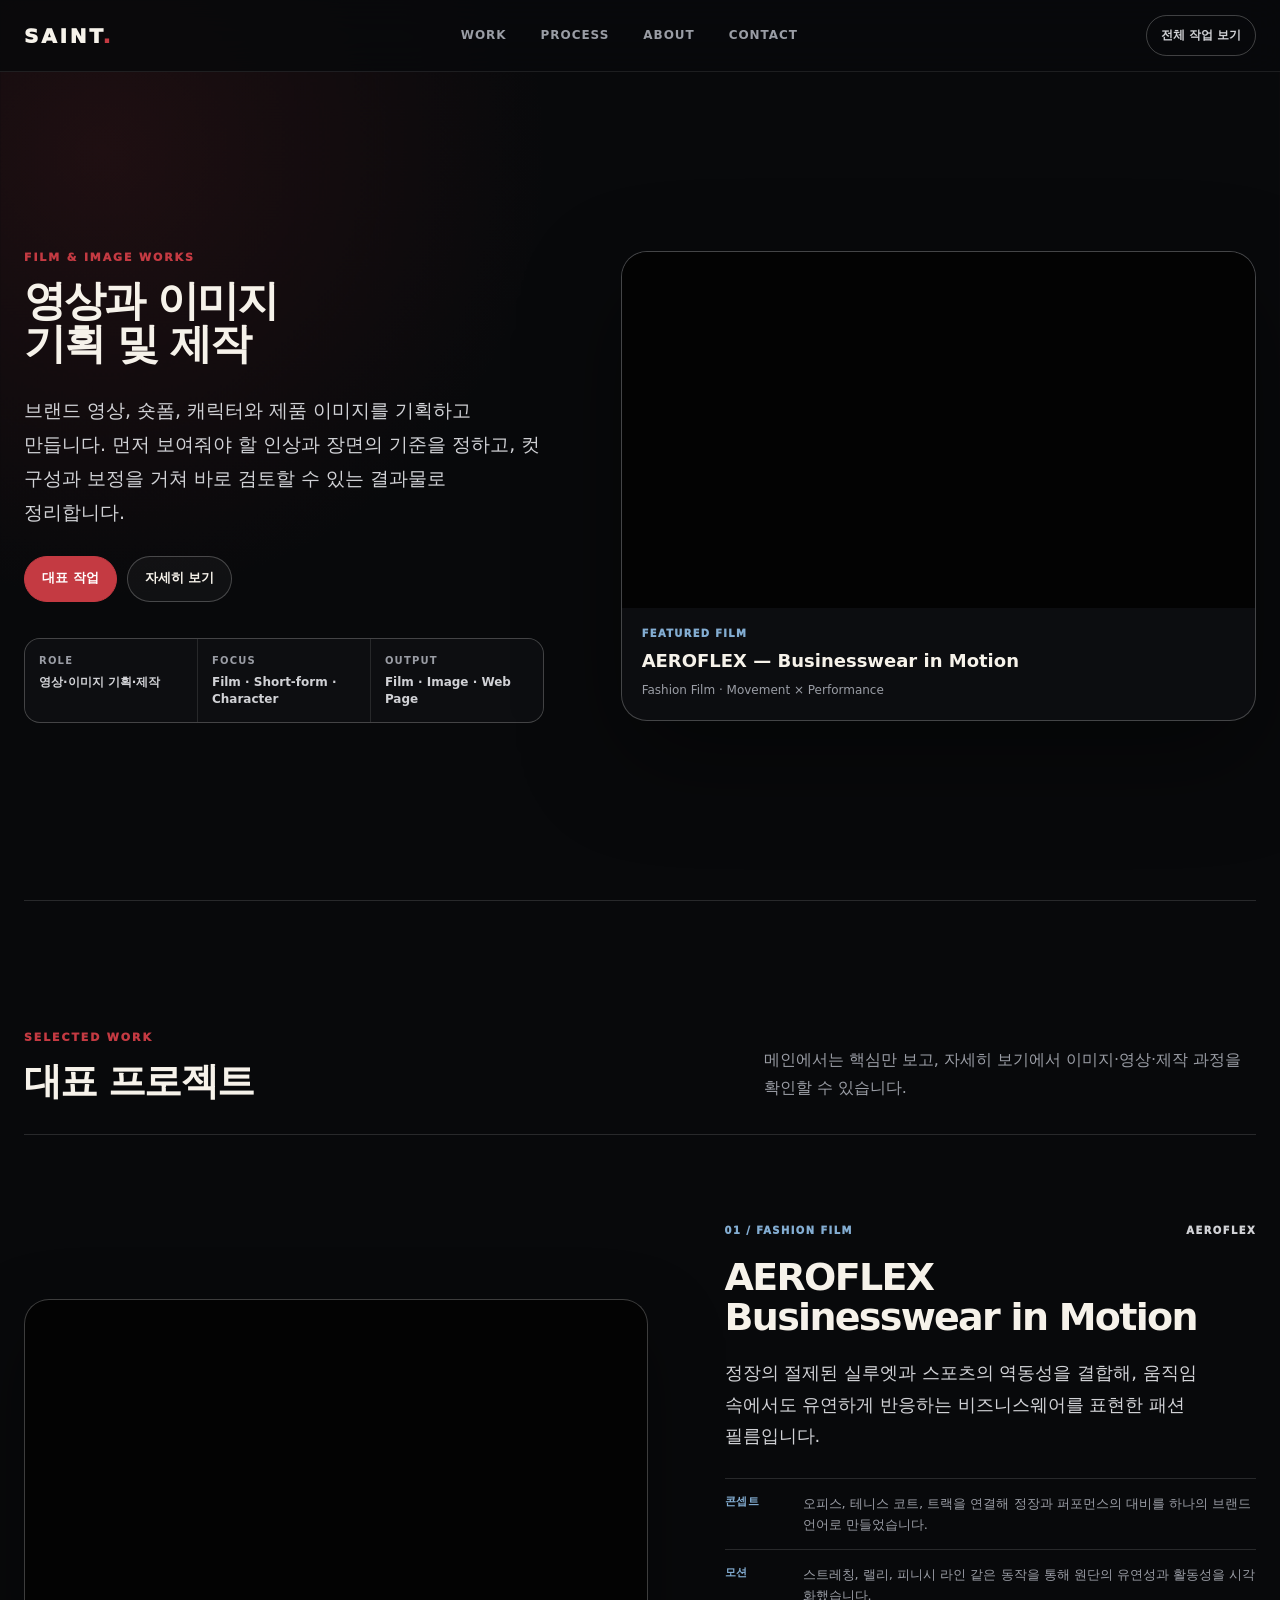
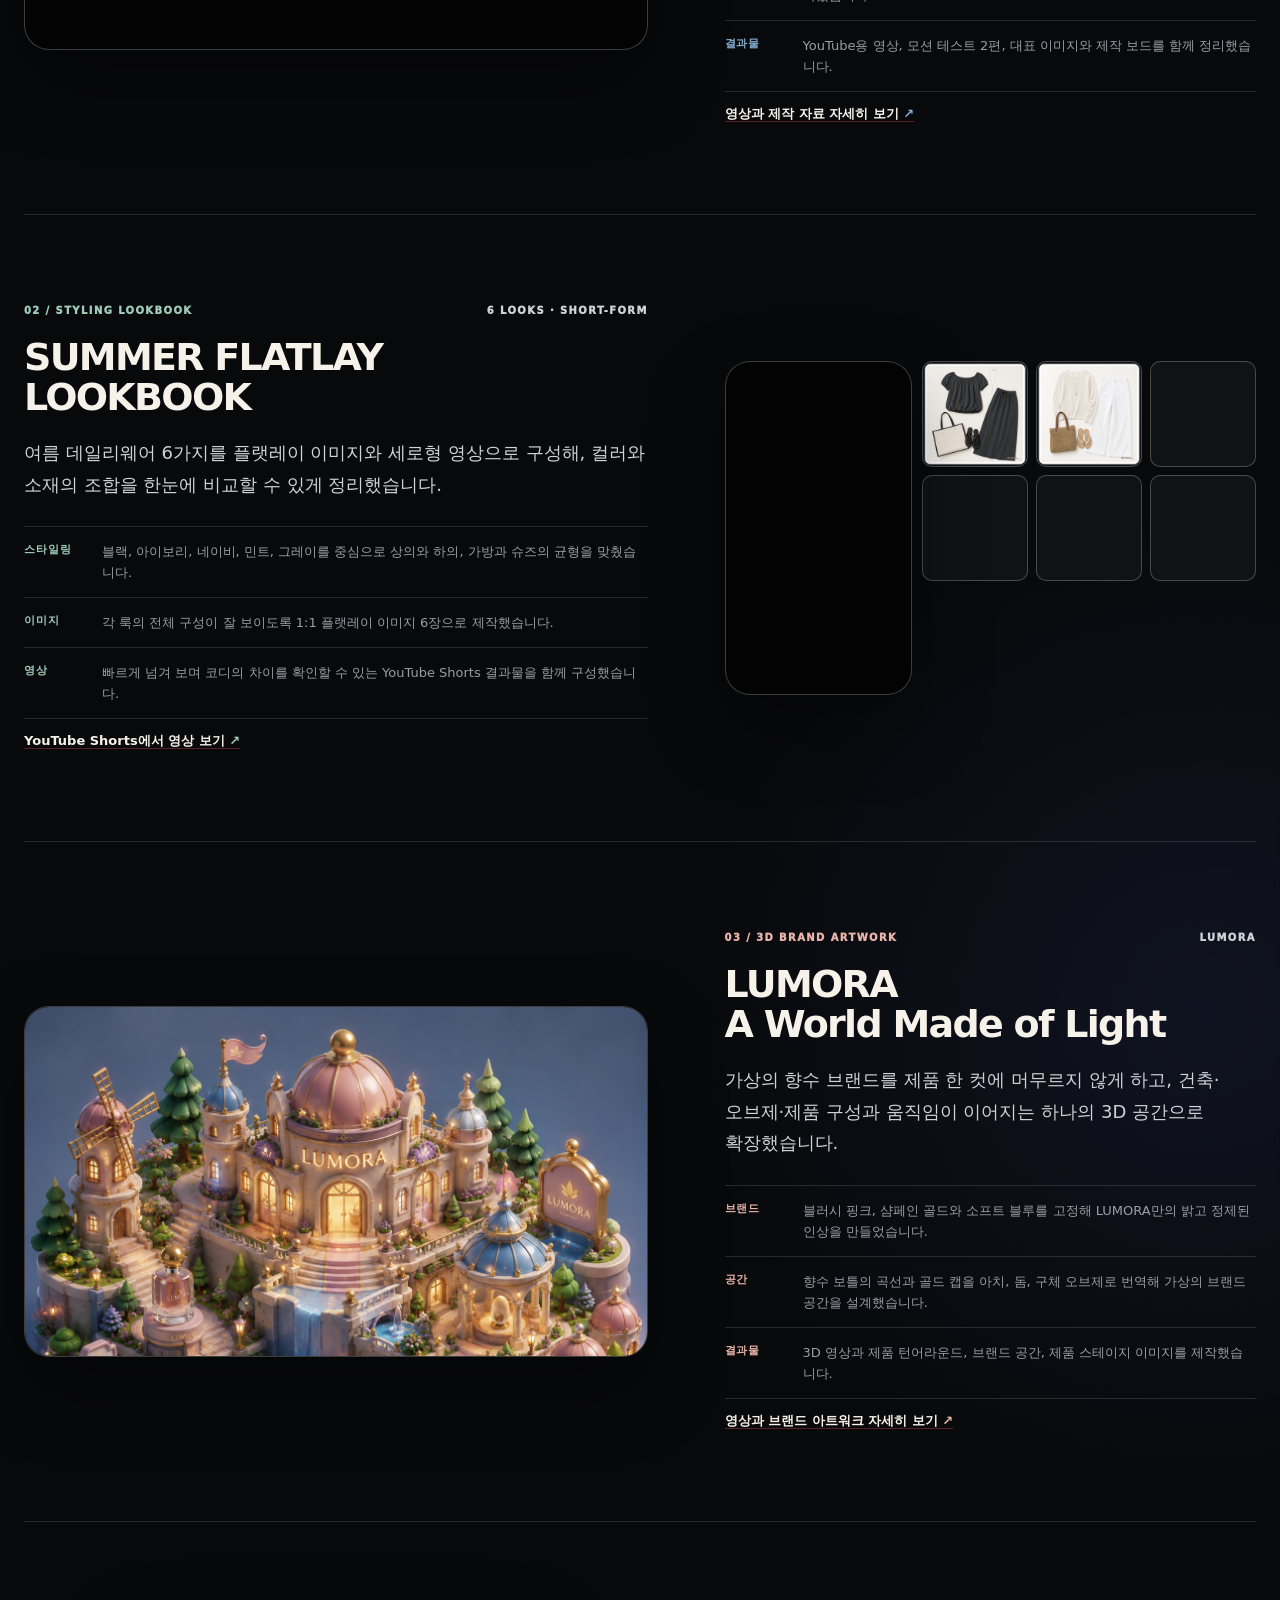
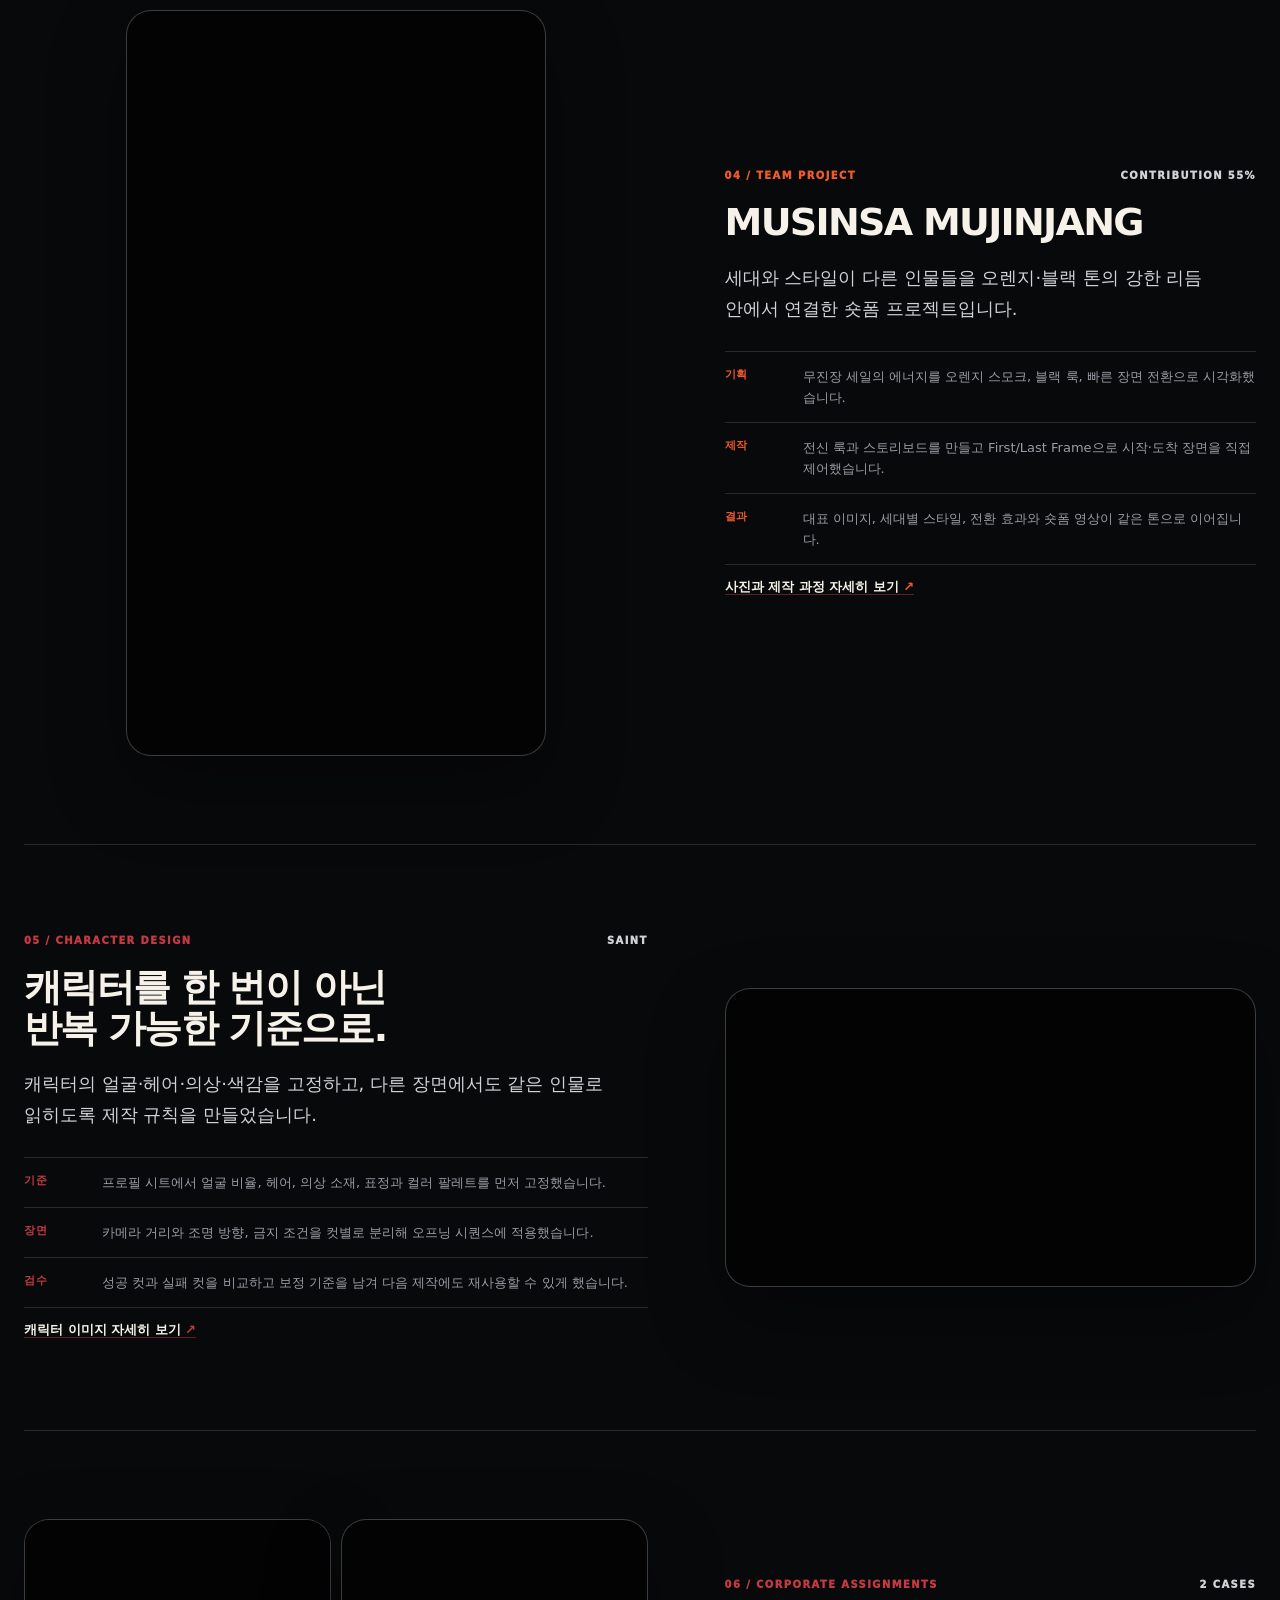
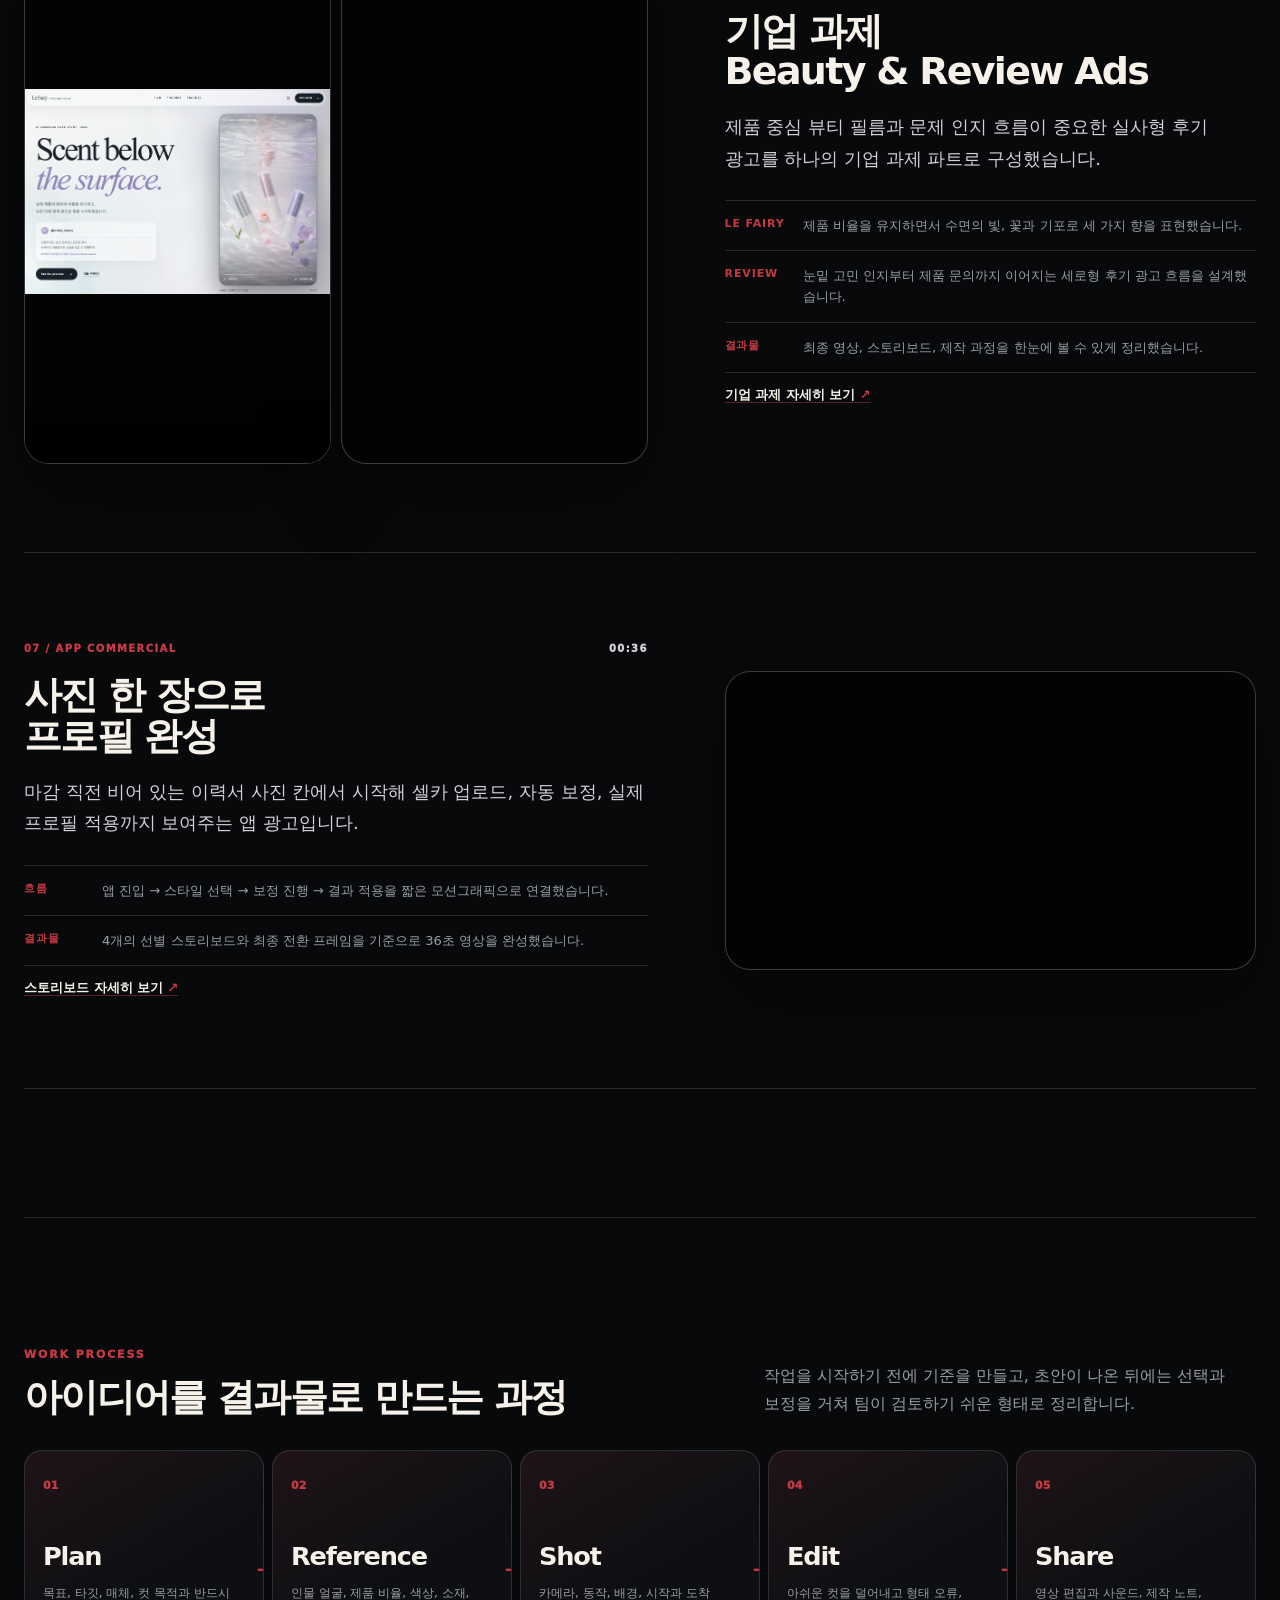
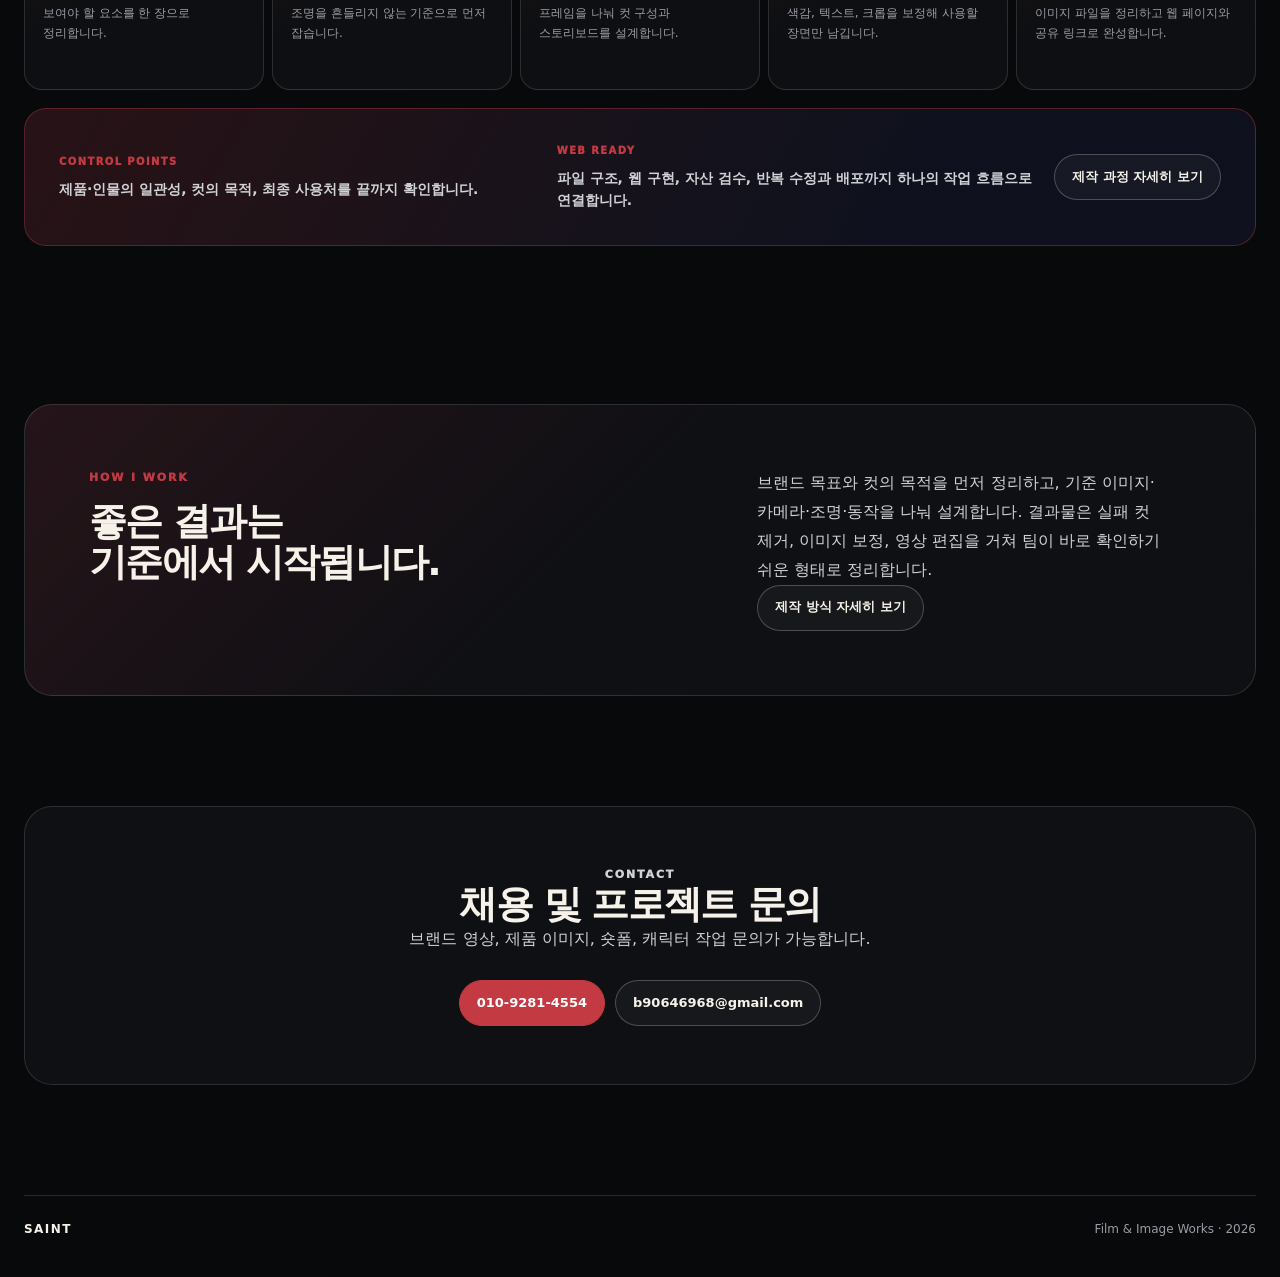
==== commit 0e6c5ec7: "Add flatlay lookbook to featured work" ====
--- a/sites/saint-portfolio/index.html
+++ b/sites/saint-portfolio/index.html
@@ -3,19 +3,19 @@
   <head>
     <meta charset="utf-8" />
     <meta name="viewport" content="width=device-width, initial-scale=1" />
-    <title>SAINT | AI Visual Content Designer</title>
+    <title>SAINT | Film & Image Works</title>
     <meta
       name="description"
-      content="AEROFLEX AI 패션 필름, 광고 키비주얼, 숏폼 영상, 캐릭터와 캠페인 비주얼을 기획하고 제작하는 SAINT 포트폴리오."
+      content="AEROFLEX 패션 필름, LUMORA 3D 브랜드 아트워크, 제품 이미지와 숏폼 영상을 기획하고 제작하는 SAINT 포트폴리오."
     />
-    <link rel="stylesheet" href="./portfolio.css?v=20260711a" />
+    <link rel="stylesheet" href="./portfolio.css?v=20260711b" />
   </head>
   <body>
     <header class="site-header">
       <a class="site-logo" href="#top" aria-label="SAINT 홈">SAINT</a>
       <nav class="site-nav" aria-label="주요 메뉴">
         <a href="#work">Work</a>
-        <a href="#pipeline">Pipeline</a>
+        <a href="#pipeline">Process</a>
         <a href="#about">About</a>
         <a href="#contact">Contact</a>
       </nav>
@@ -25,20 +25,20 @@
     <main id="top">
       <section class="home-hero" aria-labelledby="hero-title">
         <div class="home-hero__copy">
-          <p class="eyebrow">AI VISUAL CONTENT DESIGNER</p>
-          <h1 id="hero-title">AI 비주얼 콘텐츠<br />기획 및 제작</h1>
+          <p class="eyebrow">FILM & IMAGE WORKS</p>
+          <h1 id="hero-title">영상과 이미지<br />기획 및 제작</h1>
           <p class="hero-summary">
-            광고 키비주얼, 숏폼 영상, 캐릭터와 제품 캠페인을 기획합니다.
-            기준 이미지를 설계하고 프롬프트·컷·보정 규칙을 정리해 검토 가능한 결과물로 완성합니다.
+            브랜드 영상, 숏폼, 캐릭터와 제품 이미지를 기획하고 만듭니다.
+            먼저 보여줘야 할 인상과 장면의 기준을 정하고, 컷 구성과 보정을 거쳐 바로 검토할 수 있는 결과물로 정리합니다.
           </p>
           <div class="hero-actions">
             <a class="button button--primary" href="#work">대표 작업</a>
             <a class="button" href="./details.html">자세히 보기</a>
           </div>
           <dl class="hero-facts" aria-label="주요 역량">
-            <div><dt>Role</dt><dd>AI 비주얼 콘텐츠 기획·제작</dd></div>
-            <div><dt>Focus</dt><dd>Campaign · Short-form · Character</dd></div>
-            <div><dt>Tools</dt><dd>Seedance · Grok · ChatGPT · Codex</dd></div>
+            <div><dt>Role</dt><dd>영상·이미지 기획·제작</dd></div>
+            <div><dt>Focus</dt><dd>Film · Short-form · Character</dd></div>
+            <div><dt>Output</dt><dd>Film · Image · Web Page</dd></div>
           </dl>
         </div>
 
@@ -46,7 +46,7 @@
           <div class="video-frame">
             <iframe
               src="https://www.youtube.com/embed/H65PozU2s6o?rel=0"
-              title="AEROFLEX AI 패션 필름"
+              title="AEROFLEX 패션 필름"
               allow="accelerometer; autoplay; clipboard-write; encrypted-media; gyroscope; picture-in-picture; web-share"
               allowfullscreen
             ></iframe>
@@ -54,7 +54,7 @@
           <div class="hero-film__caption">
             <span>FEATURED FILM</span>
             <strong>AEROFLEX — Businesswear in Motion</strong>
-            <p>AI Fashion Film · Movement × Performance</p>
+            <p>Fashion Film · Movement × Performance</p>
           </div>
         </article>
       </section>
@@ -73,21 +73,73 @@
             <div class="video-frame project-feature__media">
               <iframe
                 src="https://www.youtube.com/embed/H65PozU2s6o?rel=0"
-                title="AEROFLEX AI 패션 필름"
+                title="AEROFLEX 패션 필름"
                 allow="accelerometer; autoplay; clipboard-write; encrypted-media; gyroscope; picture-in-picture; web-share"
                 allowfullscreen
               ></iframe>
             </div>
             <div class="project-feature__copy">
-              <div class="project-feature__meta"><span>01 / AI FASHION FILM</span><em>AEROFLEX</em></div>
+              <div class="project-feature__meta"><span>01 / FASHION FILM</span><em>AEROFLEX</em></div>
               <h3>AEROFLEX<br />Businesswear in Motion</h3>
-              <p class="feature-lead">정장의 절제된 실루엣과 스포츠의 역동성을 결합해, 움직임 속에서도 유연하게 반응하는 비즈니스웨어를 표현한 AI 패션 필름입니다.</p>
+              <p class="feature-lead">정장의 절제된 실루엣과 스포츠의 역동성을 결합해, 움직임 속에서도 유연하게 반응하는 비즈니스웨어를 표현한 패션 필름입니다.</p>
               <dl class="feature-notes">
                 <div><dt>콘셉트</dt><dd>오피스, 테니스 코트, 트랙을 연결해 정장과 퍼포먼스의 대비를 하나의 브랜드 언어로 만들었습니다.</dd></div>
                 <div><dt>모션</dt><dd>스트레칭, 랠리, 피니시 라인 같은 동작을 통해 원단의 유연성과 활동성을 시각화했습니다.</dd></div>
-                <div><dt>산출물</dt><dd>YouTube 캠페인 필름, 모션 테스트 2편, 키비주얼과 제작 보드를 패키징했습니다.</dd></div>
+                <div><dt>결과물</dt><dd>YouTube용 영상, 모션 테스트 2편, 대표 이미지와 제작 보드를 함께 정리했습니다.</dd></div>
               </dl>
               <a class="text-link" href="./details.html#aeroflex">영상과 제작 자료 자세히 보기 <span aria-hidden="true">↗</span></a>
+            </div>
+          </article>
+
+          <article id="part-veil" class="project-feature project-feature--lookbook project-feature--reverse">
+            <div class="project-feature__media lookbook-feature-media" aria-label="여름 스타일링 룩북 영상과 플랫레이 이미지">
+              <div class="video-frame video-frame--portrait lookbook-feature-video">
+                <iframe
+                  src="https://www.youtube.com/embed/O4i3eDM2WmE?rel=0&amp;playsinline=1"
+                  title="여름 스타일링 플랫레이 룩북 Shorts"
+                  allow="accelerometer; autoplay; clipboard-write; encrypted-media; gyroscope; picture-in-picture; web-share"
+                  allowfullscreen
+                ></iframe>
+              </div>
+              <div class="lookbook-feature-gallery">
+                <figure><img src="./assets/assignments/flatlay/flatlay-01.png" alt="블랙 톤 투피스 스타일링 플랫레이" loading="lazy" /></figure>
+                <figure><img src="./assets/assignments/flatlay/flatlay-02.png" alt="아이보리 니트와 화이트 팬츠 스타일링 플랫레이" loading="lazy" /></figure>
+                <figure><img src="./assets/assignments/flatlay/flatlay-03.png" alt="네이비 니트와 화이트 팬츠 스타일링 플랫레이" loading="lazy" /></figure>
+                <figure><img src="./assets/assignments/flatlay/flatlay-04.png" alt="민트 니트와 그레이 팬츠 스타일링 플랫레이" loading="lazy" /></figure>
+                <figure><img src="./assets/assignments/flatlay/flatlay-05.png" alt="크림 니트와 화이트 쇼츠 스타일링 플랫레이" loading="lazy" /></figure>
+                <figure><img src="./assets/assignments/flatlay/flatlay-06.png" alt="그레이 티셔츠와 화이트 쇼츠 스타일링 플랫레이" loading="lazy" /></figure>
+              </div>
+            </div>
+            <div class="project-feature__copy">
+              <div class="project-feature__meta"><span>02 / STYLING LOOKBOOK</span><em>6 LOOKS · SHORT-FORM</em></div>
+              <h3>SUMMER FLATLAY<br />LOOKBOOK</h3>
+              <p class="feature-lead">여름 데일리웨어 6가지를 플랫레이 이미지와 세로형 영상으로 구성해, 컬러와 소재의 조합을 한눈에 비교할 수 있게 정리했습니다.</p>
+              <dl class="feature-notes">
+                <div><dt>스타일링</dt><dd>블랙, 아이보리, 네이비, 민트, 그레이를 중심으로 상의와 하의, 가방과 슈즈의 균형을 맞췄습니다.</dd></div>
+                <div><dt>이미지</dt><dd>각 룩의 전체 구성이 잘 보이도록 1:1 플랫레이 이미지 6장으로 제작했습니다.</dd></div>
+                <div><dt>영상</dt><dd>빠르게 넘겨 보며 코디의 차이를 확인할 수 있는 YouTube Shorts 결과물을 함께 구성했습니다.</dd></div>
+              </dl>
+              <a class="text-link" href="https://youtube.com/shorts/O4i3eDM2WmE?feature=share" target="_blank" rel="noopener">YouTube Shorts에서 영상 보기 <span aria-hidden="true">↗</span></a>
+            </div>
+          </article>
+
+          <article class="project-feature project-feature--lumora">
+            <figure class="project-feature__media project-feature__video-card">
+              <video autoplay muted loop playsinline controls preload="metadata" poster="./assets/lumora/lumora-world.png" aria-label="LUMORA 3D 가상 브랜드 아트워크 영상">
+                <source src="./assets/lumora/lumora-brand-film.mp4" type="video/mp4" />
+                브라우저가 영상을 지원하지 않습니다.
+              </video>
+            </figure>
+            <div class="project-feature__copy">
+              <div class="project-feature__meta"><span>03 / 3D BRAND ARTWORK</span><em>LUMORA</em></div>
+              <h3>LUMORA<br />A World Made of Light</h3>
+              <p class="feature-lead">가상의 향수 브랜드를 제품 한 컷에 머무르지 않게 하고, 건축·오브제·제품 구성과 움직임이 이어지는 하나의 3D 공간으로 확장했습니다.</p>
+              <dl class="feature-notes">
+                <div><dt>브랜드</dt><dd>블러시 핑크, 샴페인 골드와 소프트 블루를 고정해 LUMORA만의 밝고 정제된 인상을 만들었습니다.</dd></div>
+                <div><dt>공간</dt><dd>향수 보틀의 곡선과 골드 캡을 아치, 돔, 구체 오브제로 번역해 가상의 브랜드 공간을 설계했습니다.</dd></div>
+                <div><dt>결과물</dt><dd>3D 영상과 제품 턴어라운드, 브랜드 공간, 제품 스테이지 이미지를 제작했습니다.</dd></div>
+              </dl>
+              <a class="text-link" href="./details.html#lumora">영상과 브랜드 아트워크 자세히 보기 <span aria-hidden="true">↗</span></a>
             </div>
           </article>
 
@@ -95,19 +147,19 @@
             <div class="video-frame video-frame--portrait project-feature__media project-feature__media--portrait">
               <iframe
                 src="https://www.youtube.com/embed/70blJ_6wh6s?rel=0"
-                title="MUSINSA 무진장 캠페인 영상"
+                title="MUSINSA 무진장 숏폼 영상"
                 allow="accelerometer; autoplay; clipboard-write; encrypted-media; gyroscope; picture-in-picture; web-share"
                 allowfullscreen
               ></iframe>
             </div>
             <div class="project-feature__copy">
-              <div class="project-feature__meta"><span>02 / TEAM CAMPAIGN</span><em>Contribution 55%</em></div>
+              <div class="project-feature__meta"><span>04 / TEAM PROJECT</span><em>Contribution 55%</em></div>
               <h3>MUSINSA MUJINJANG</h3>
-              <p class="feature-lead">세대와 스타일이 다른 인물들을 하나의 오렌지·블랙 캠페인 안에서 연결한 숏폼 프로젝트입니다.</p>
+              <p class="feature-lead">세대와 스타일이 다른 인물들을 오렌지·블랙 톤의 강한 리듬 안에서 연결한 숏폼 프로젝트입니다.</p>
               <dl class="feature-notes">
                 <div><dt>기획</dt><dd>무진장 세일의 에너지를 오렌지 스모크, 블랙 룩, 빠른 장면 전환으로 시각화했습니다.</dd></div>
                 <div><dt>제작</dt><dd>전신 룩과 스토리보드를 만들고 First/Last Frame으로 시작·도착 장면을 직접 제어했습니다.</dd></div>
-                <div><dt>결과</dt><dd>키비주얼, 세대별 스타일, 전환 효과와 숏폼 영상이 하나의 캠페인 규칙으로 이어집니다.</dd></div>
+                <div><dt>결과</dt><dd>대표 이미지, 세대별 스타일, 전환 효과와 숏폼 영상이 같은 톤으로 이어집니다.</dd></div>
               </dl>
               <a class="text-link" href="./details.html#musinsa">사진과 제작 과정 자세히 보기 <span aria-hidden="true">↗</span></a>
             </div>
@@ -123,7 +175,7 @@
               ></iframe>
             </div>
             <div class="project-feature__copy">
-              <div class="project-feature__meta"><span>03 / CHARACTER SYSTEM</span><em>SAINT</em></div>
+              <div class="project-feature__meta"><span>05 / CHARACTER DESIGN</span><em>SAINT</em></div>
               <h3>캐릭터를 한 번이 아닌<br />반복 가능한 기준으로.</h3>
               <p class="feature-lead">캐릭터의 얼굴·헤어·의상·색감을 고정하고, 다른 장면에서도 같은 인물로 읽히도록 제작 규칙을 만들었습니다.</p>
               <dl class="feature-notes">
@@ -136,29 +188,30 @@
           </article>
 
           <article class="project-feature project-feature--assignments">
-            <div class="assignment-media assignment-media--triple" aria-label="기업 과제 영상과 스타일링 이미지">
+            <div class="assignment-media" aria-label="기업 과제 영상">
               <figure class="project-feature__media project-feature__media--portrait project-feature__video-card">
                 <video controls preload="metadata" poster="./assets/other-works/le-fairy/le-fairy-site-preview.png">
                   <source src="./assets/other-works/le-fairy/le-fairy-campaign-film.mp4" type="video/mp4" />
                   브라우저가 영상을 지원하지 않습니다.
                 </video>
               </figure>
-              <figure class="project-feature__media project-feature__image-card">
-                <img src="./assets/assignments/flatlay/flatlay-01.png" alt="블랙 톤 투피스 스타일링 플랫레이" loading="lazy" />
-              </figure>
-              <figure class="project-feature__media project-feature__image-card">
-                <img src="./assets/assignments/flatlay/flatlay-06.png" alt="그레이 티셔츠와 화이트 쇼츠 스타일링 플랫레이" loading="lazy" />
-              </figure>
-            </div>
-            <div class="project-feature__copy">
-              <div class="project-feature__meta"><span>04 / CORPORATE ASSIGNMENTS</span><em>3 CASES</em></div>
-              <h3>기업 과제<br />Beauty, Review & Styling</h3>
-              <p class="feature-lead">제품 중심 뷰티 필름, 문제 인지 흐름이 중요한 실사형 후기 광고, 여름 스타일링 룩북을 하나의 기업 과제 파트로 구성했습니다.</p>
+              <div class="video-frame video-frame--portrait project-feature__media project-feature__media--portrait">
+                <iframe
+                  src="https://www.youtube.com/embed/MDGXgKYBO-A?rel=0"
+                  title="실사형 광고 후기 영상"
+                  allow="accelerometer; autoplay; clipboard-write; encrypted-media; gyroscope; picture-in-picture; web-share"
+                  allowfullscreen
+                ></iframe>
+              </div>
+            </div>
+            <div class="project-feature__copy">
+              <div class="project-feature__meta"><span>06 / CORPORATE ASSIGNMENTS</span><em>2 CASES</em></div>
+              <h3>기업 과제<br />Beauty & Review Ads</h3>
+              <p class="feature-lead">제품 중심 뷰티 필름과 문제 인지 흐름이 중요한 실사형 후기 광고를 하나의 기업 과제 파트로 구성했습니다.</p>
               <dl class="feature-notes">
                 <div><dt>LE FAIRY</dt><dd>제품 비율을 유지하면서 수면의 빛, 꽃과 기포로 세 가지 향을 표현했습니다.</dd></div>
                 <div><dt>REVIEW</dt><dd>눈밑 고민 인지부터 제품 문의까지 이어지는 세로형 후기 광고 흐름을 설계했습니다.</dd></div>
-                <div><dt>LOOKBOOK</dt><dd>6장의 플랫레이 이미지와 숏폼 영상으로 여름 코디 톤을 빠르게 비교할 수 있게 정리했습니다.</dd></div>
-                <div><dt>산출물</dt><dd>최종 영상, 스토리보드, 프롬프트와 제작 과정을 검토 가능한 형태로 패키징했습니다.</dd></div>
+                <div><dt>결과물</dt><dd>최종 영상, 스토리보드, 제작 과정을 한눈에 볼 수 있게 정리했습니다.</dd></div>
               </dl>
               <a class="text-link" href="./details.html#assignments">기업 과제 자세히 보기 <span aria-hidden="true">↗</span></a>
             </div>
@@ -168,18 +221,18 @@
             <div class="video-frame project-feature__media">
               <iframe
                 src="https://www.youtube.com/embed/IIGiL3PU9VE?rel=0"
-                title="AI 이력서 프로필 사진 앱 광고"
+                title="이력서 프로필 사진 앱 광고"
                 allow="accelerometer; autoplay; clipboard-write; encrypted-media; gyroscope; picture-in-picture; web-share"
                 allowfullscreen
               ></iframe>
             </div>
             <div class="project-feature__copy">
-              <div class="project-feature__meta"><span>05 / AI APP COMMERCIAL</span><em>00:36</em></div>
+              <div class="project-feature__meta"><span>07 / APP COMMERCIAL</span><em>00:36</em></div>
               <h3>사진 한 장으로<br />프로필 완성</h3>
-              <p class="feature-lead">마감 직전 비어 있는 이력서 사진 칸에서 시작해 셀카 업로드, AI 보정, 실제 프로필 적용까지 보여주는 앱 광고입니다.</p>
-              <dl class="feature-notes">
-                <div><dt>흐름</dt><dd>앱 진입 → 스타일 선택 → AI 처리 → 결과 적용을 짧은 모션그래픽으로 연결했습니다.</dd></div>
-                <div><dt>산출물</dt><dd>4개의 선별 스토리보드와 최종 전환 프레임을 기준으로 36초 영상을 완성했습니다.</dd></div>
+              <p class="feature-lead">마감 직전 비어 있는 이력서 사진 칸에서 시작해 셀카 업로드, 자동 보정, 실제 프로필 적용까지 보여주는 앱 광고입니다.</p>
+              <dl class="feature-notes">
+                <div><dt>흐름</dt><dd>앱 진입 → 스타일 선택 → 보정 진행 → 결과 적용을 짧은 모션그래픽으로 연결했습니다.</dd></div>
+                <div><dt>결과물</dt><dd>4개의 선별 스토리보드와 최종 전환 프레임을 기준으로 36초 영상을 완성했습니다.</dd></div>
               </dl>
               <a class="text-link" href="./details.html#other">스토리보드 자세히 보기 <span aria-hidden="true">↗</span></a>
             </div>
@@ -190,18 +243,18 @@
       <section id="pipeline" class="home-pipeline" aria-labelledby="pipeline-title">
         <header class="section-heading section-heading--split">
           <div>
-            <p class="eyebrow">PRODUCTION PIPELINE</p>
+            <p class="eyebrow">WORK PROCESS</p>
             <h2 id="pipeline-title">아이디어를 결과물로 만드는 과정</h2>
           </div>
-          <p>생성 버튼을 누르기 전에 기준을 만들고, 결과가 나온 뒤에는 선택과 보정을 거쳐 팀이 검토할 수 있는 형태로 정리합니다.</p>
+          <p>작업을 시작하기 전에 기준을 만들고, 초안이 나온 뒤에는 선택과 보정을 거쳐 팀이 검토하기 쉬운 형태로 정리합니다.</p>
         </header>
 
         <div class="pipeline-flow">
-          <article><span>01</span><h3>Brief</h3><p>브랜드 목표, 타깃, 매체, 컷 목적과 반드시 보여야 할 요소를 한 장의 제작 기준으로 정리합니다.</p></article>
-          <article><span>02</span><h3>Reference Lock</h3><p>인물 얼굴, 제품 비율, 색상, 소재, 조명을 기준 이미지와 금지 조건으로 먼저 고정합니다.</p></article>
-          <article><span>03</span><h3>Prompt & Shot</h3><p>카메라, 동작, 배경, First/Last Frame을 분리해 컷별 프롬프트와 스토리보드를 설계합니다.</p></article>
-          <article><span>04</span><h3>Select & Correct</h3><p>실패 컷을 제거하고 형태 오류, 색감, 텍스트, 크롭을 보정해 사용 가능한 장면만 남깁니다.</p></article>
-          <article><span>05</span><h3>Package & Publish</h3><p>영상 편집과 사운드, 제작 노트, 이미지 파일을 정리하고 반응형 웹과 공개 링크로 완성합니다.</p></article>
+          <article><span>01</span><h3>Plan</h3><p>목표, 타깃, 매체, 컷 목적과 반드시 보여야 할 요소를 한 장으로 정리합니다.</p></article>
+          <article><span>02</span><h3>Reference</h3><p>인물 얼굴, 제품 비율, 색상, 소재, 조명을 흔들리지 않는 기준으로 먼저 잡습니다.</p></article>
+          <article><span>03</span><h3>Shot</h3><p>카메라, 동작, 배경, 시작과 도착 프레임을 나눠 컷 구성과 스토리보드를 설계합니다.</p></article>
+          <article><span>04</span><h3>Edit</h3><p>아쉬운 컷을 덜어내고 형태 오류, 색감, 텍스트, 크롭을 보정해 사용할 장면만 남깁니다.</p></article>
+          <article><span>05</span><h3>Share</h3><p>영상 편집과 사운드, 제작 노트, 이미지 파일을 정리하고 웹 페이지와 공유 링크로 완성합니다.</p></article>
         </div>
 
         <div class="pipeline-summary">
@@ -210,22 +263,22 @@
             <strong>제품·인물의 일관성, 컷의 목적, 최종 사용처를 끝까지 확인합니다.</strong>
           </div>
           <div>
-            <span>BUILT WITH CODEX</span>
-            <strong>파일 구조, 웹 구현, 자산 검수, 반복 수정과 Vercel 배포를 하나의 작업 흐름으로 연결합니다.</strong>
-          </div>
-          <a class="button" href="./details.html#process">파이프라인 자세히 보기</a>
+            <span>WEB READY</span>
+            <strong>파일 구조, 웹 구현, 자산 검수, 반복 수정과 배포까지 하나의 작업 흐름으로 연결합니다.</strong>
+          </div>
+          <a class="button" href="./details.html#process">제작 과정 자세히 보기</a>
         </div>
       </section>
 
       <section id="about" class="about-panel" aria-labelledby="about-title">
         <div>
           <p class="eyebrow">HOW I WORK</p>
-          <h2 id="about-title">생성보다 중요한 것은<br />기준을 만드는 일.</h2>
+          <h2 id="about-title">좋은 결과는<br />기준에서 시작됩니다.</h2>
         </div>
         <div class="about-panel__copy">
           <p>
-            브랜드 목표와 컷의 목적을 먼저 정리하고, 기준 이미지·금지 조건·카메라·조명·동작을 분리해 설계합니다.
-            결과물은 실패 컷 제거, 이미지 보정, 영상 편집을 거쳐 팀이 검토하기 쉬운 형태로 패키징합니다.
+            브랜드 목표와 컷의 목적을 먼저 정리하고, 기준 이미지·카메라·조명·동작을 나눠 설계합니다.
+            결과물은 실패 컷 제거, 이미지 보정, 영상 편집을 거쳐 팀이 바로 확인하기 쉬운 형태로 정리합니다.
           </p>
           <a class="button" href="./details.html#process">제작 방식 자세히 보기</a>
         </div>
@@ -234,7 +287,7 @@
       <section id="contact" class="contact-panel" aria-labelledby="contact-title">
         <p class="eyebrow">CONTACT</p>
         <h2 id="contact-title">채용 및 프로젝트 문의</h2>
-        <p>AI 비주얼 콘텐츠, 광고 키비주얼, 숏폼 캠페인 제작 업무가 가능합니다.</p>
+        <p>브랜드 영상, 제품 이미지, 숏폼, 캐릭터 작업 문의가 가능합니다.</p>
         <div class="contact-actions">
           <a class="button button--primary" href="tel:01092814554">010-9281-4554</a>
           <a class="button" href="mailto:b90646968@gmail.com">b90646968@gmail.com</a>
@@ -244,7 +297,8 @@
 
     <footer class="site-footer">
       <strong>SAINT</strong>
-      <span>AI Visual Content Designer · 2026</span>
+      <span>Film & Image Works · 2026</span>
     </footer>
+    <script src="./script.js?v=20260707b" defer></script>
   </body>
 </html>
--- a/sites/saint-portfolio/portfolio.css
+++ b/sites/saint-portfolio/portfolio.css
@@ -206,9 +206,9 @@
 
 .home-hero__copy h1 {
   max-width: 670px;
-  font-size: clamp(34px, 4.4vw, 58px);
+  font-size: clamp(28px, 3.3vw, 44px);
   font-weight: 900;
-  line-height: 0.97;
+  line-height: 1;
 }
 
 .hero-summary {
@@ -282,6 +282,15 @@
   --accent: #83add2;
 }
 
+.project-feature--lumora,
+.detail-project--lumora {
+  --accent: #e8b4aa;
+}
+
+.project-feature--lookbook {
+  --accent: #9fcbb8;
+}
+
 .hero-film--portrait {
   width: min(100%, 430px);
   justify-self: center;
@@ -316,7 +325,8 @@
 .work-card__meta span,
 .work-card__meta em,
 .case-study__heading > span,
-.project-story > article > span {
+.project-story > article > span,
+.detail-note-grid > article > span {
   color: var(--accent);
   font-size: 10px;
   font-style: normal;
@@ -353,7 +363,7 @@
 }
 
 .section-heading h2 {
-  font-size: clamp(28px, 3.6vw, 46px);
+  font-size: clamp(24px, 3vw, 38px);
 }
 
 .section-heading--split > p {
@@ -539,8 +549,8 @@
 }
 
 .project-feature h3 {
-  font-size: clamp(28px, 3.6vw, 48px);
-  line-height: 1.02;
+  font-size: clamp(24px, 3vw, 38px);
+  line-height: 1.06;
 }
 
 .assignment-media {
@@ -550,23 +560,44 @@
   gap: 10px;
 }
 
-.assignment-media--triple {
-  grid-template-columns: repeat(3, minmax(0, 1fr));
-}
-
 .assignment-media .project-feature__media--portrait {
   width: 100%;
 }
 
-.project-feature__image-card {
+.lookbook-feature-media.project-feature__media {
+  display: grid;
+  grid-template-columns: minmax(180px, 0.72fr) minmax(0, 1.28fr);
+  align-items: start;
+  gap: 10px;
+  border: 0;
+  border-radius: 0;
+  box-shadow: none;
+}
+
+.lookbook-feature-video {
+  width: 100%;
+  border: 1px solid var(--line-strong);
+  border-radius: calc(var(--radius) + 3px);
+  box-shadow: 0 30px 74px rgba(0, 0, 0, 0.36);
+}
+
+.lookbook-feature-gallery {
+  display: grid;
+  grid-template-columns: repeat(3, minmax(0, 1fr));
+  gap: 8px;
+}
+
+.lookbook-feature-gallery figure {
+  margin: 0;
   overflow: hidden;
+  border: 1px solid var(--line-strong);
+  border-radius: 10px;
+  background: #111216;
+}
+
+.lookbook-feature-gallery img {
+  width: 100%;
   aspect-ratio: 1;
-  background: #f4f0ea;
-}
-
-.project-feature__image-card img {
-  width: 100%;
-  height: 100%;
   object-fit: cover;
 }
 
@@ -704,7 +735,7 @@
 .about-panel h2,
 .contact-panel h2,
 .detail-contact h2 {
-  font-size: clamp(28px, 3.6vw, 46px);
+  font-size: clamp(24px, 3vw, 38px);
 }
 
 .about-panel__copy p,
@@ -752,9 +783,9 @@
 
 .detail-intro h1 {
   max-width: 1040px;
-  font-size: clamp(32px, 4.2vw, 54px);
+  font-size: clamp(26px, 3vw, 40px);
   font-weight: 900;
-  line-height: 0.98;
+  line-height: 1.04;
 }
 
 .detail-intro > p:not(.eyebrow) {
@@ -767,7 +798,7 @@
 
 .detail-index {
   display: grid;
-  grid-template-columns: repeat(5, minmax(0, 1fr));
+  grid-template-columns: repeat(6, minmax(0, 1fr));
   gap: 10px;
   margin-top: 44px;
 }
@@ -785,6 +816,14 @@
 .detail-index a:hover {
   transform: translateY(-3px);
   border-color: rgba(196, 58, 66, 0.55);
+}
+
+.detail-index a.is-active-detail-link {
+  transform: translateY(-3px);
+  border-color: rgba(196, 58, 66, 0.82);
+  background:
+    linear-gradient(135deg, rgba(196, 58, 66, 0.22), rgba(255, 255, 255, 0.04)),
+    rgba(17, 18, 22, 0.82);
 }
 
 .detail-index span {
@@ -801,6 +840,25 @@
   color: var(--muted);
   font-size: 11px;
   font-style: normal;
+}
+
+.detail-nav a.is-active-detail-link {
+  color: var(--text);
+}
+
+.detail-page.detail-hub-view .detail-project,
+.detail-page.detail-part-view .process-overview,
+.detail-page.detail-part-view .detail-project,
+.detail-page.detail-process-view .detail-project {
+  display: none;
+}
+
+.detail-page.detail-part-view .detail-project.is-active-detail {
+  display: block;
+}
+
+.detail-page.detail-process-view .process-overview {
+  display: block;
 }
 
 .process-grid {
@@ -938,12 +996,12 @@
 }
 
 .pipeline-examples h3 {
-  font-size: clamp(28px, 4vw, 46px);
+  font-size: clamp(23px, 3vw, 36px);
 }
 
 .pipeline-examples > div {
   display: grid;
-  grid-template-columns: repeat(4, minmax(0, 1fr));
+  grid-template-columns: repeat(5, minmax(0, 1fr));
   gap: 10px;
 }
 
@@ -1011,6 +1069,12 @@
   background: linear-gradient(180deg, rgba(80, 125, 166, 0.2), transparent);
 }
 
+.detail-project--lumora::before {
+  background:
+    radial-gradient(circle at 18% 0%, rgba(232, 180, 170, 0.24), transparent 34%),
+    linear-gradient(180deg, rgba(187, 139, 95, 0.14), transparent);
+}
+
 .detail-project--orange::before {
   background: linear-gradient(180deg, rgba(240, 90, 42, 0.16), transparent);
 }
@@ -1036,7 +1100,7 @@
 }
 
 .project-header h2 {
-  font-size: clamp(28px, 3.6vw, 48px);
+  font-size: clamp(24px, 3vw, 38px);
 }
 
 .project-lead {
@@ -1156,6 +1220,34 @@
   line-height: 1.68;
 }
 
+.detail-note-grid {
+  display: grid;
+  grid-template-columns: repeat(3, minmax(0, 1fr));
+  gap: 10px;
+  margin-top: 10px;
+}
+
+.detail-note-grid article {
+  min-width: 0;
+  padding: 18px;
+  border: 1px solid rgba(255, 255, 255, 0.12);
+  border-radius: 16px;
+  background: rgba(255, 255, 255, 0.045);
+}
+
+.detail-note-grid h4 {
+  margin: 10px 0 0;
+  font-size: 16px;
+  line-height: 1.35;
+}
+
+.detail-note-grid p {
+  margin: 10px 0 0;
+  color: var(--muted);
+  font-size: 13px;
+  line-height: 1.68;
+}
+
 .media-grid {
   display: grid;
   gap: 10px;
@@ -1210,6 +1302,90 @@
 
 .media-grid--mood img {
   aspect-ratio: 3 / 4;
+}
+
+.sns-reaction-section {
+  margin-top: clamp(46px, 7vw, 84px);
+  padding-top: clamp(34px, 5vw, 56px);
+  border-top: 1px solid var(--line);
+}
+
+.sns-reaction-header {
+  display: grid;
+  grid-template-columns: minmax(0, 1fr) minmax(260px, 0.62fr);
+  gap: 26px;
+  align-items: end;
+  margin-bottom: 18px;
+}
+
+.sns-reaction-header h3 {
+  margin-top: 8px;
+  font-size: clamp(23px, 3vw, 36px);
+  line-height: 1.08;
+}
+
+.sns-reaction-header p:not(.eyebrow) {
+  max-width: 720px;
+  margin: 14px 0 0;
+  color: var(--silver);
+  line-height: 1.75;
+}
+
+.sns-reaction-metrics {
+  display: grid;
+  grid-template-columns: repeat(3, minmax(0, 1fr));
+  gap: 8px;
+}
+
+.sns-reaction-metrics span {
+  display: grid;
+  gap: 4px;
+  padding: 14px;
+  border: 1px solid var(--line);
+  border-radius: 14px;
+  background: rgba(255, 255, 255, 0.045);
+  color: var(--muted);
+  font-size: 11px;
+}
+
+.sns-reaction-metrics strong {
+  color: var(--text);
+  font-size: 20px;
+  line-height: 1;
+}
+
+.sns-reaction-gallery {
+  display: grid;
+  grid-template-columns: repeat(2, minmax(0, 1fr));
+  gap: 12px;
+}
+
+.sns-reaction-gallery figure {
+  min-width: 0;
+  margin: 0;
+  overflow: hidden;
+  border: 1px solid var(--line);
+  border-radius: 18px;
+  background: #f5f5f2;
+}
+
+.sns-reaction-gallery figure.sns-reaction-gallery__wide {
+  grid-column: 1 / -1;
+}
+
+.sns-reaction-gallery img {
+  display: block;
+  width: 100%;
+  height: auto;
+}
+
+.sns-reaction-gallery figcaption {
+  padding: 12px 14px 14px;
+  border-top: 1px solid rgba(0, 0, 0, 0.08);
+  background: rgba(8, 9, 11, 0.92);
+  color: var(--muted);
+  font-size: 11px;
+  line-height: 1.55;
 }
 
 .aeroflex-film-grid {
@@ -1276,6 +1452,55 @@
   aspect-ratio: auto;
 }
 
+.lumora-film {
+  width: min(100%, 860px);
+  margin: 0 auto;
+  overflow: hidden;
+  border: 1px solid rgba(232, 180, 170, 0.28);
+  border-radius: var(--radius);
+  background: #08080a;
+  box-shadow: 0 34px 90px rgba(0, 0, 0, 0.34);
+}
+
+.lumora-film video {
+  display: block;
+  width: 100%;
+  aspect-ratio: 16 / 9;
+  background: #050506;
+  object-fit: cover;
+}
+
+.lumora-film figcaption,
+.lumora-gallery figcaption {
+  display: block;
+  padding: 11px 13px 13px;
+  color: var(--muted);
+  font-size: 11px;
+  line-height: 1.45;
+}
+
+.lumora-gallery {
+  display: grid;
+  grid-template-columns: repeat(3, minmax(0, 1fr));
+  gap: 10px;
+  margin-top: 18px;
+}
+
+.lumora-gallery figure {
+  min-width: 0;
+  margin: 0;
+  overflow: hidden;
+  border: 1px solid rgba(232, 180, 170, 0.2);
+  border-radius: 16px;
+  background: #0a090a;
+}
+
+.lumora-gallery img {
+  width: 100%;
+  aspect-ratio: 1;
+  object-fit: cover;
+}
+
 .musinsa-archive-section {
   margin-top: clamp(46px, 7vw, 84px);
   padding-top: clamp(38px, 5vw, 62px);
@@ -1288,7 +1513,7 @@
 }
 
 .archive-heading h3 {
-  font-size: clamp(28px, 4vw, 48px);
+  font-size: clamp(23px, 3vw, 36px);
 }
 
 .archive-heading > p:last-child {
@@ -1446,7 +1671,7 @@
 
 .case-study__heading h3 {
   margin-top: 8px;
-  font-size: clamp(24px, 3vw, 38px);
+  font-size: clamp(22px, 2.6vw, 32px);
 }
 
 .case-study__heading p {
@@ -1474,50 +1699,6 @@
 .case-media--portrait-review > .video-frame {
   width: min(100%, 420px);
   justify-self: center;
-}
-
-.case-media--lookbook {
-  display: grid;
-  grid-template-columns: minmax(260px, 0.34fr) minmax(0, 0.66fr);
-  gap: 12px;
-  align-items: start;
-}
-
-.lookbook-embed {
-  width: min(100%, 420px);
-  margin: 0;
-  justify-self: center;
-}
-
-.lookbook-embed .video-frame {
-  border-radius: 0;
-}
-
-.lookbook-embed figcaption a {
-  color: var(--text);
-  border-bottom: 1px solid rgba(90, 125, 255, 0.55);
-}
-
-.flatlay-gallery {
-  display: grid;
-  grid-template-columns: repeat(3, minmax(0, 1fr));
-  gap: 10px;
-}
-
-.flatlay-gallery figure {
-  min-width: 0;
-  margin: 0;
-  overflow: hidden;
-  border: 1px solid var(--line);
-  border-radius: 16px;
-  background: #08090b;
-}
-
-.flatlay-gallery img {
-  width: 100%;
-  aspect-ratio: 1;
-  background: #f4f0ea;
-  object-fit: cover;
 }
 
 .video-card--local video {
@@ -1708,7 +1889,7 @@
 
   .home-hero__copy h1,
   .detail-intro h1 {
-    font-size: clamp(30px, 8.5vw, 42px);
+    font-size: clamp(27px, 7.4vw, 36px);
   }
 
   .hero-facts {
@@ -1725,18 +1906,19 @@
   .detail-index,
   .process-grid,
   .project-story,
+  .detail-note-grid,
   .media-grid--three,
   .media-grid--four,
-  .case-media--split,
-  .case-media--lookbook,
-  .aeroflex-film-grid,
-  .aeroflex-gallery {
+    .case-media--split,
+    .aeroflex-film-grid,
+    .aeroflex-gallery,
+    .lumora-gallery,
+    .sns-reaction-header,
+    .sns-reaction-gallery {
     grid-template-columns: 1fr;
   }
 
-  .assignment-media,
-  .assignment-media--triple,
-  .flatlay-gallery {
+  .sns-reaction-metrics {
     grid-template-columns: 1fr;
   }
 
@@ -1750,7 +1932,20 @@
   }
 
   .project-feature h3 {
-    font-size: clamp(28px, 8vw, 38px);
+    font-size: clamp(24px, 7vw, 32px);
+  }
+
+  .lookbook-feature-media.project-feature__media {
+    grid-template-columns: 1fr;
+  }
+
+  .lookbook-feature-video {
+    width: min(100%, 340px);
+    justify-self: center;
+  }
+
+  .lookbook-feature-gallery {
+    grid-template-columns: repeat(2, minmax(0, 1fr));
   }
 
   .feature-notes div {
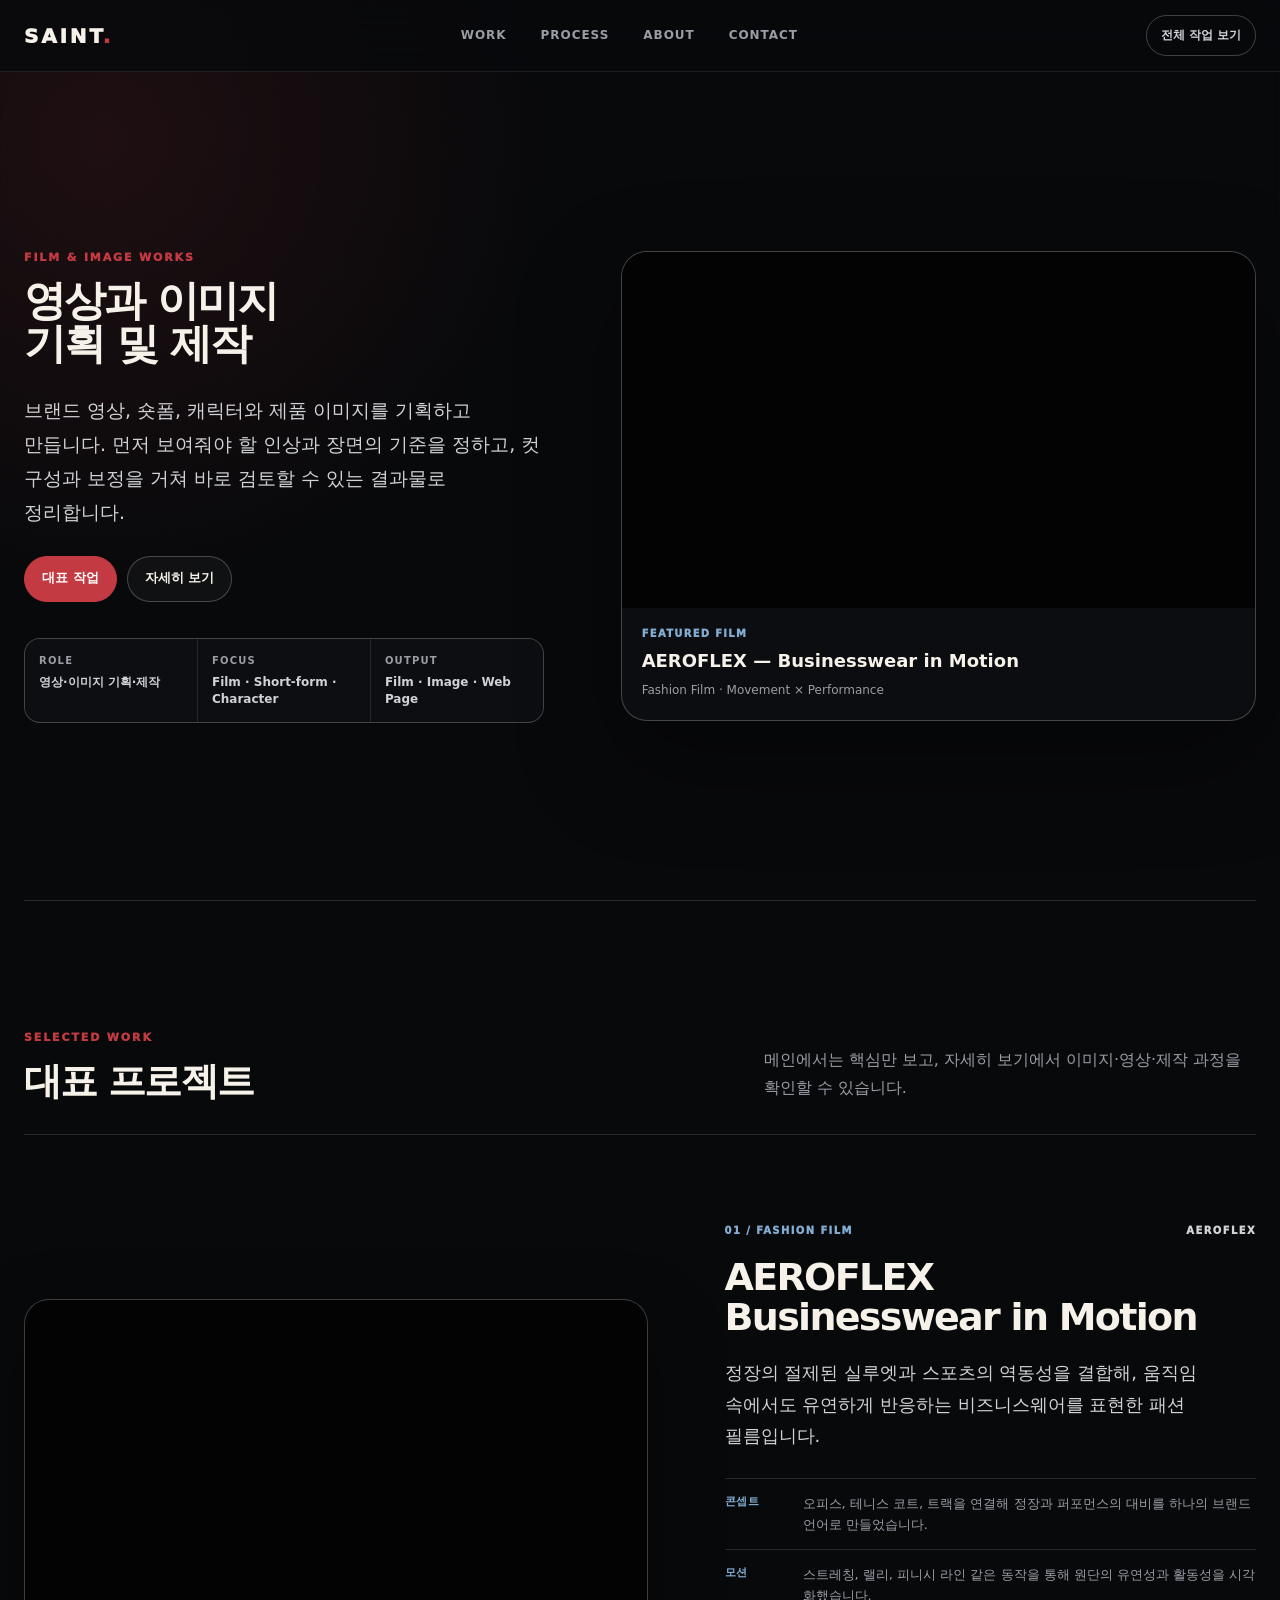
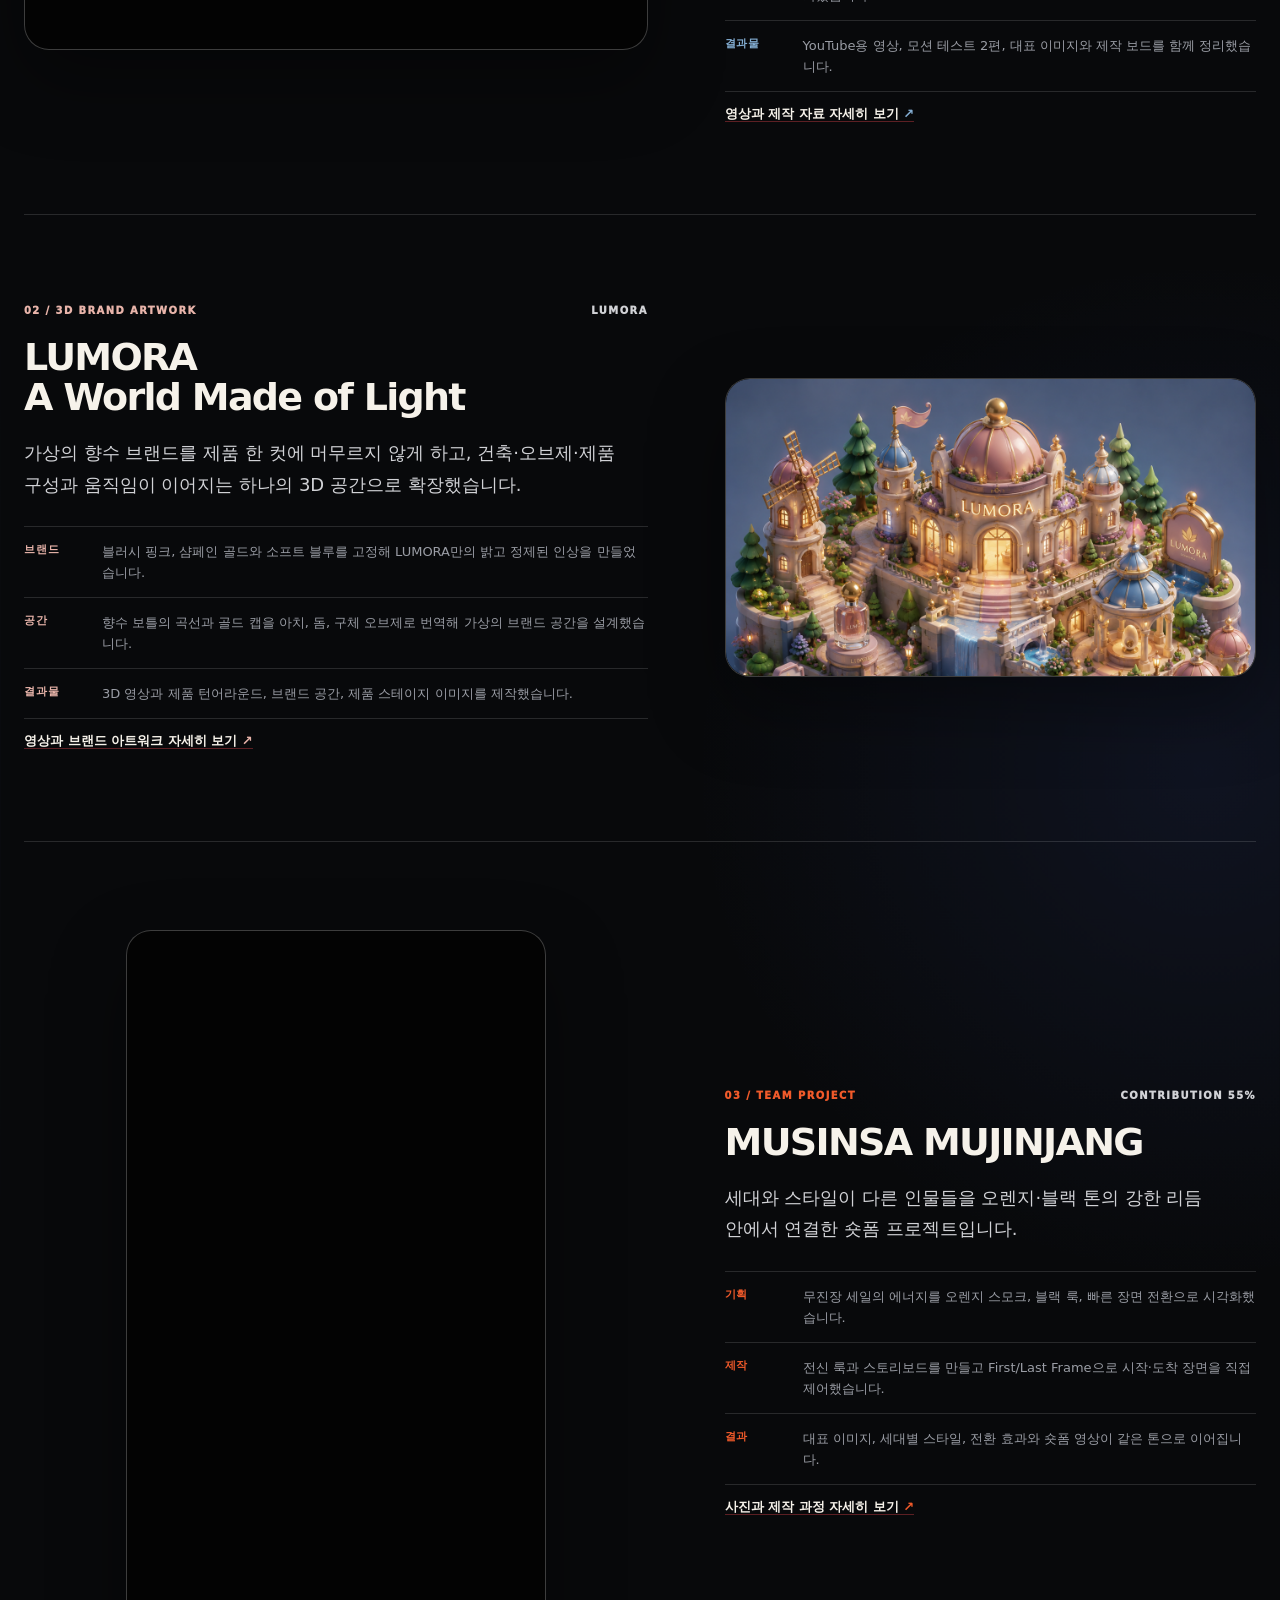
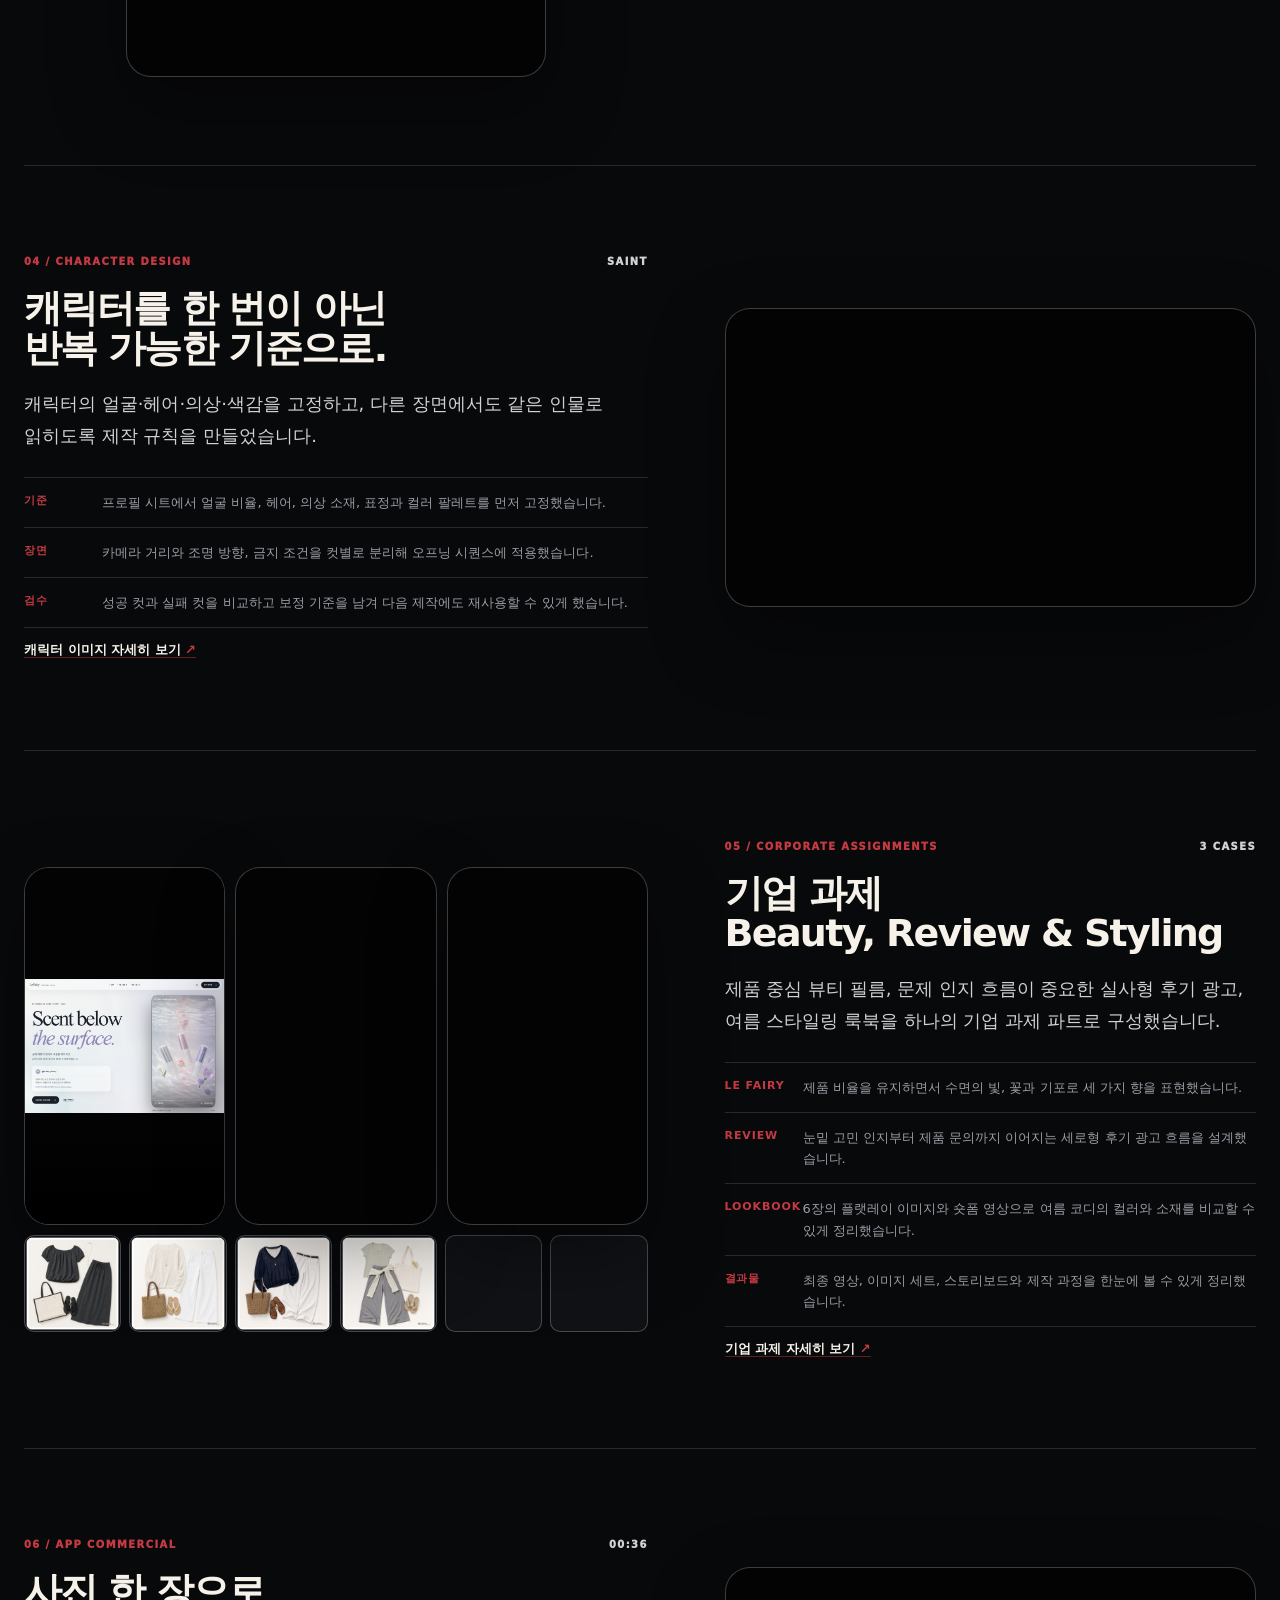
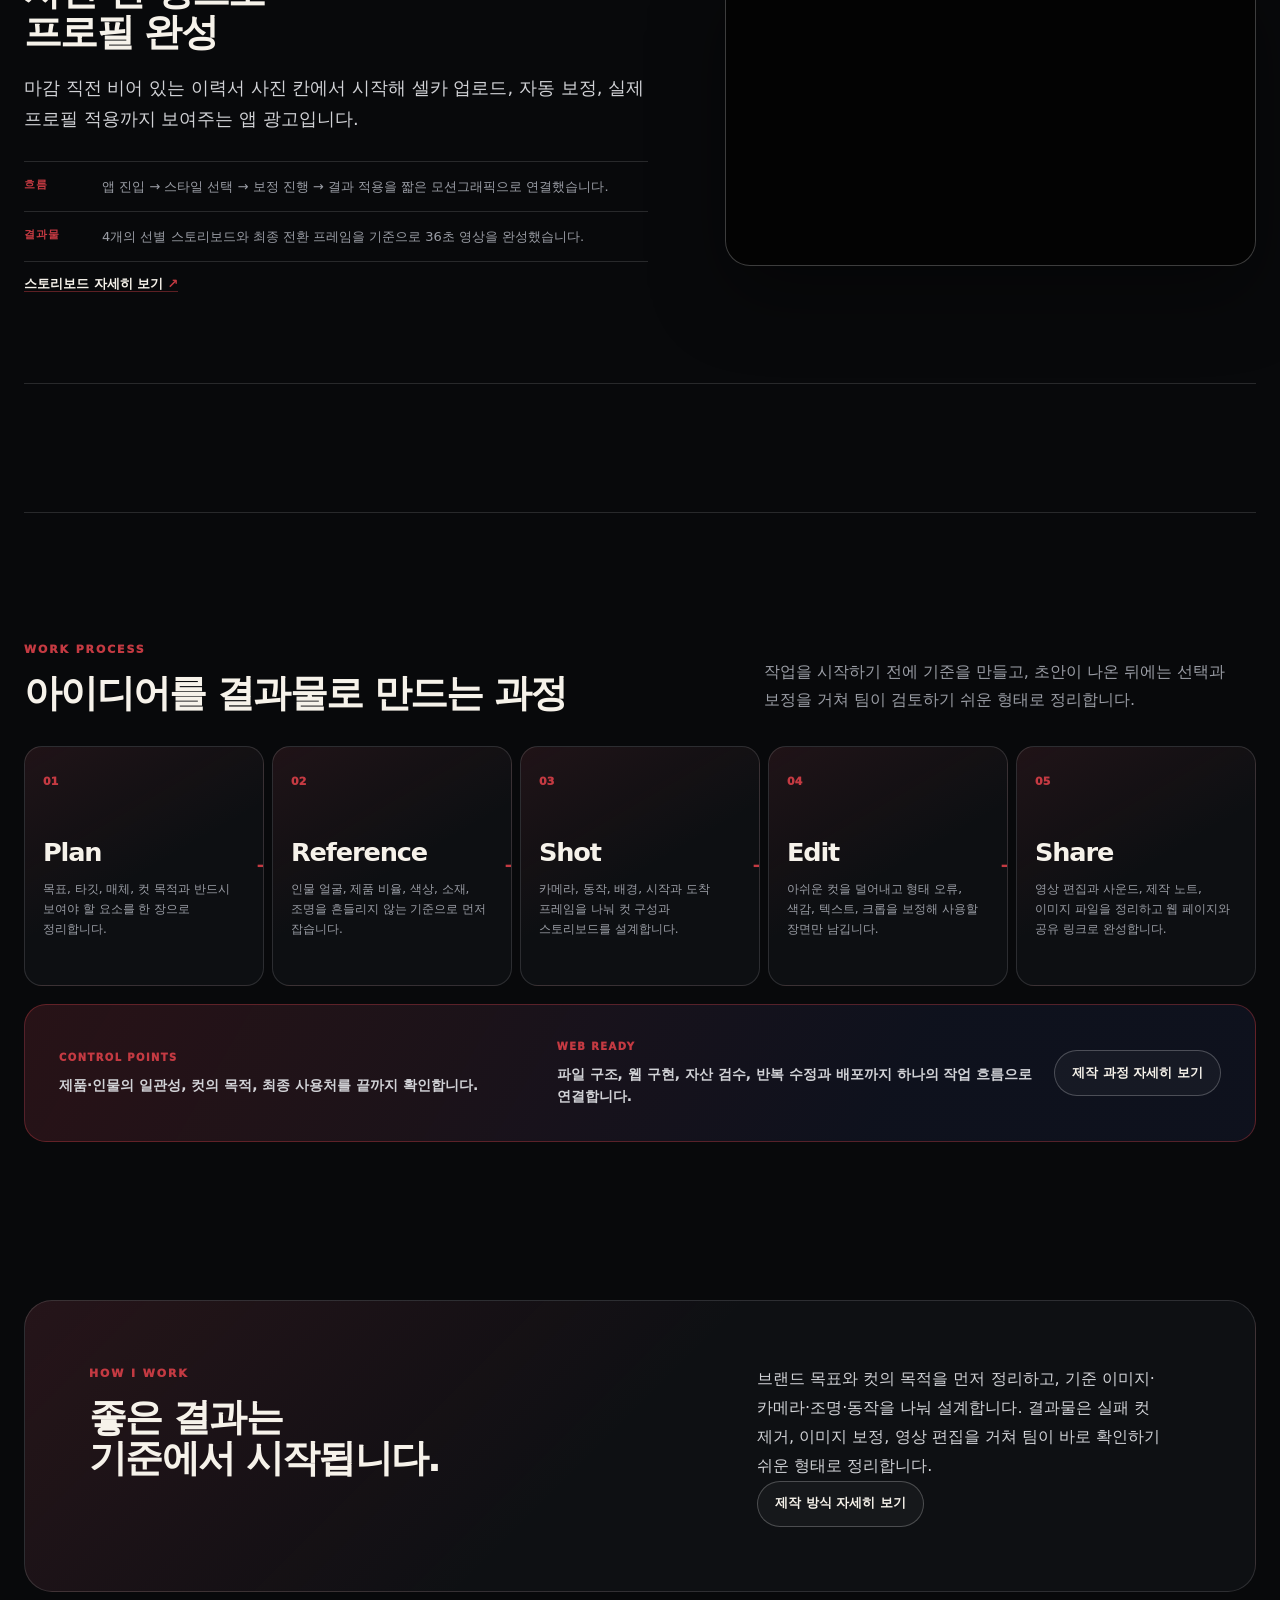
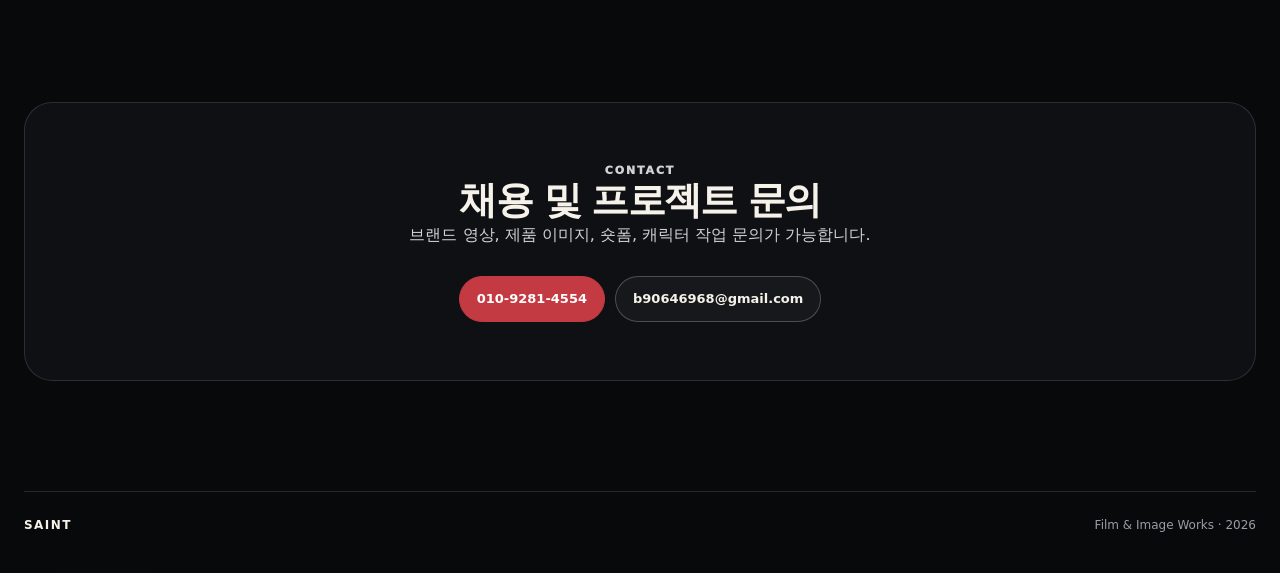
==== commit b2862aea: "Move flatlay lookbook into assignments" ====
--- a/sites/saint-portfolio/index.html
+++ b/sites/saint-portfolio/index.html
@@ -8,7 +8,7 @@
       name="description"
       content="AEROFLEX 패션 필름, LUMORA 3D 브랜드 아트워크, 제품 이미지와 숏폼 영상을 기획하고 제작하는 SAINT 포트폴리오."
     />
-    <link rel="stylesheet" href="./portfolio.css?v=20260711b" />
+    <link rel="stylesheet" href="./portfolio.css?v=20260711c" />
   </head>
   <body>
     <header class="site-header">
@@ -91,39 +91,7 @@
             </div>
           </article>
 
-          <article id="part-veil" class="project-feature project-feature--lookbook project-feature--reverse">
-            <div class="project-feature__media lookbook-feature-media" aria-label="여름 스타일링 룩북 영상과 플랫레이 이미지">
-              <div class="video-frame video-frame--portrait lookbook-feature-video">
-                <iframe
-                  src="https://www.youtube.com/embed/O4i3eDM2WmE?rel=0&amp;playsinline=1"
-                  title="여름 스타일링 플랫레이 룩북 Shorts"
-                  allow="accelerometer; autoplay; clipboard-write; encrypted-media; gyroscope; picture-in-picture; web-share"
-                  allowfullscreen
-                ></iframe>
-              </div>
-              <div class="lookbook-feature-gallery">
-                <figure><img src="./assets/assignments/flatlay/flatlay-01.png" alt="블랙 톤 투피스 스타일링 플랫레이" loading="lazy" /></figure>
-                <figure><img src="./assets/assignments/flatlay/flatlay-02.png" alt="아이보리 니트와 화이트 팬츠 스타일링 플랫레이" loading="lazy" /></figure>
-                <figure><img src="./assets/assignments/flatlay/flatlay-03.png" alt="네이비 니트와 화이트 팬츠 스타일링 플랫레이" loading="lazy" /></figure>
-                <figure><img src="./assets/assignments/flatlay/flatlay-04.png" alt="민트 니트와 그레이 팬츠 스타일링 플랫레이" loading="lazy" /></figure>
-                <figure><img src="./assets/assignments/flatlay/flatlay-05.png" alt="크림 니트와 화이트 쇼츠 스타일링 플랫레이" loading="lazy" /></figure>
-                <figure><img src="./assets/assignments/flatlay/flatlay-06.png" alt="그레이 티셔츠와 화이트 쇼츠 스타일링 플랫레이" loading="lazy" /></figure>
-              </div>
-            </div>
-            <div class="project-feature__copy">
-              <div class="project-feature__meta"><span>02 / STYLING LOOKBOOK</span><em>6 LOOKS · SHORT-FORM</em></div>
-              <h3>SUMMER FLATLAY<br />LOOKBOOK</h3>
-              <p class="feature-lead">여름 데일리웨어 6가지를 플랫레이 이미지와 세로형 영상으로 구성해, 컬러와 소재의 조합을 한눈에 비교할 수 있게 정리했습니다.</p>
-              <dl class="feature-notes">
-                <div><dt>스타일링</dt><dd>블랙, 아이보리, 네이비, 민트, 그레이를 중심으로 상의와 하의, 가방과 슈즈의 균형을 맞췄습니다.</dd></div>
-                <div><dt>이미지</dt><dd>각 룩의 전체 구성이 잘 보이도록 1:1 플랫레이 이미지 6장으로 제작했습니다.</dd></div>
-                <div><dt>영상</dt><dd>빠르게 넘겨 보며 코디의 차이를 확인할 수 있는 YouTube Shorts 결과물을 함께 구성했습니다.</dd></div>
-              </dl>
-              <a class="text-link" href="https://youtube.com/shorts/O4i3eDM2WmE?feature=share" target="_blank" rel="noopener">YouTube Shorts에서 영상 보기 <span aria-hidden="true">↗</span></a>
-            </div>
-          </article>
-
-          <article class="project-feature project-feature--lumora">
+          <article id="part-veil" class="project-feature project-feature--lumora project-feature--reverse">
             <figure class="project-feature__media project-feature__video-card">
               <video autoplay muted loop playsinline controls preload="metadata" poster="./assets/lumora/lumora-world.png" aria-label="LUMORA 3D 가상 브랜드 아트워크 영상">
                 <source src="./assets/lumora/lumora-brand-film.mp4" type="video/mp4" />
@@ -131,7 +99,7 @@
               </video>
             </figure>
             <div class="project-feature__copy">
-              <div class="project-feature__meta"><span>03 / 3D BRAND ARTWORK</span><em>LUMORA</em></div>
+              <div class="project-feature__meta"><span>02 / 3D BRAND ARTWORK</span><em>LUMORA</em></div>
               <h3>LUMORA<br />A World Made of Light</h3>
               <p class="feature-lead">가상의 향수 브랜드를 제품 한 컷에 머무르지 않게 하고, 건축·오브제·제품 구성과 움직임이 이어지는 하나의 3D 공간으로 확장했습니다.</p>
               <dl class="feature-notes">
@@ -153,7 +121,7 @@
               ></iframe>
             </div>
             <div class="project-feature__copy">
-              <div class="project-feature__meta"><span>04 / TEAM PROJECT</span><em>Contribution 55%</em></div>
+              <div class="project-feature__meta"><span>03 / TEAM PROJECT</span><em>Contribution 55%</em></div>
               <h3>MUSINSA MUJINJANG</h3>
               <p class="feature-lead">세대와 스타일이 다른 인물들을 오렌지·블랙 톤의 강한 리듬 안에서 연결한 숏폼 프로젝트입니다.</p>
               <dl class="feature-notes">
@@ -175,7 +143,7 @@
               ></iframe>
             </div>
             <div class="project-feature__copy">
-              <div class="project-feature__meta"><span>05 / CHARACTER DESIGN</span><em>SAINT</em></div>
+              <div class="project-feature__meta"><span>04 / CHARACTER DESIGN</span><em>SAINT</em></div>
               <h3>캐릭터를 한 번이 아닌<br />반복 가능한 기준으로.</h3>
               <p class="feature-lead">캐릭터의 얼굴·헤어·의상·색감을 고정하고, 다른 장면에서도 같은 인물로 읽히도록 제작 규칙을 만들었습니다.</p>
               <dl class="feature-notes">
@@ -188,7 +156,7 @@
           </article>
 
           <article class="project-feature project-feature--assignments">
-            <div class="assignment-media" aria-label="기업 과제 영상">
+            <div class="assignment-media assignment-media--expanded" aria-label="기업 과제 영상과 스타일링 이미지">
               <figure class="project-feature__media project-feature__media--portrait project-feature__video-card">
                 <video controls preload="metadata" poster="./assets/other-works/le-fairy/le-fairy-site-preview.png">
                   <source src="./assets/other-works/le-fairy/le-fairy-campaign-film.mp4" type="video/mp4" />
@@ -203,15 +171,32 @@
                   allowfullscreen
                 ></iframe>
               </div>
-            </div>
-            <div class="project-feature__copy">
-              <div class="project-feature__meta"><span>06 / CORPORATE ASSIGNMENTS</span><em>2 CASES</em></div>
-              <h3>기업 과제<br />Beauty & Review Ads</h3>
-              <p class="feature-lead">제품 중심 뷰티 필름과 문제 인지 흐름이 중요한 실사형 후기 광고를 하나의 기업 과제 파트로 구성했습니다.</p>
+              <div class="video-frame video-frame--portrait project-feature__media project-feature__media--portrait">
+                <iframe
+                  src="https://www.youtube.com/embed/O4i3eDM2WmE?rel=0&amp;playsinline=1"
+                  title="여름 스타일링 플랫레이 룩북 Shorts"
+                  allow="accelerometer; autoplay; clipboard-write; encrypted-media; gyroscope; picture-in-picture; web-share"
+                  allowfullscreen
+                ></iframe>
+              </div>
+              <div class="assignment-flatlay-gallery" aria-label="여름 스타일링 플랫레이 이미지">
+                <figure><img src="./assets/assignments/flatlay/flatlay-01.png" alt="블랙 톤 투피스 스타일링 플랫레이" loading="lazy" /></figure>
+                <figure><img src="./assets/assignments/flatlay/flatlay-02.png" alt="아이보리 니트와 화이트 팬츠 스타일링 플랫레이" loading="lazy" /></figure>
+                <figure><img src="./assets/assignments/flatlay/flatlay-03.png" alt="네이비 니트와 화이트 팬츠 스타일링 플랫레이" loading="lazy" /></figure>
+                <figure><img src="./assets/assignments/flatlay/flatlay-04.png" alt="민트 니트와 그레이 팬츠 스타일링 플랫레이" loading="lazy" /></figure>
+                <figure><img src="./assets/assignments/flatlay/flatlay-05.png" alt="크림 니트와 화이트 쇼츠 스타일링 플랫레이" loading="lazy" /></figure>
+                <figure><img src="./assets/assignments/flatlay/flatlay-06.png" alt="그레이 티셔츠와 화이트 쇼츠 스타일링 플랫레이" loading="lazy" /></figure>
+              </div>
+            </div>
+            <div class="project-feature__copy">
+              <div class="project-feature__meta"><span>05 / CORPORATE ASSIGNMENTS</span><em>3 CASES</em></div>
+              <h3>기업 과제<br />Beauty, Review & Styling</h3>
+              <p class="feature-lead">제품 중심 뷰티 필름, 문제 인지 흐름이 중요한 실사형 후기 광고, 여름 스타일링 룩북을 하나의 기업 과제 파트로 구성했습니다.</p>
               <dl class="feature-notes">
                 <div><dt>LE FAIRY</dt><dd>제품 비율을 유지하면서 수면의 빛, 꽃과 기포로 세 가지 향을 표현했습니다.</dd></div>
                 <div><dt>REVIEW</dt><dd>눈밑 고민 인지부터 제품 문의까지 이어지는 세로형 후기 광고 흐름을 설계했습니다.</dd></div>
-                <div><dt>결과물</dt><dd>최종 영상, 스토리보드, 제작 과정을 한눈에 볼 수 있게 정리했습니다.</dd></div>
+                <div><dt>LOOKBOOK</dt><dd>6장의 플랫레이 이미지와 숏폼 영상으로 여름 코디의 컬러와 소재를 비교할 수 있게 정리했습니다.</dd></div>
+                <div><dt>결과물</dt><dd>최종 영상, 이미지 세트, 스토리보드와 제작 과정을 한눈에 볼 수 있게 정리했습니다.</dd></div>
               </dl>
               <a class="text-link" href="./details.html#assignments">기업 과제 자세히 보기 <span aria-hidden="true">↗</span></a>
             </div>
@@ -227,7 +212,7 @@
               ></iframe>
             </div>
             <div class="project-feature__copy">
-              <div class="project-feature__meta"><span>07 / APP COMMERCIAL</span><em>00:36</em></div>
+              <div class="project-feature__meta"><span>06 / APP COMMERCIAL</span><em>00:36</em></div>
               <h3>사진 한 장으로<br />프로필 완성</h3>
               <p class="feature-lead">마감 직전 비어 있는 이력서 사진 칸에서 시작해 셀카 업로드, 자동 보정, 실제 프로필 적용까지 보여주는 앱 광고입니다.</p>
               <dl class="feature-notes">
--- a/sites/saint-portfolio/portfolio.css
+++ b/sites/saint-portfolio/portfolio.css
@@ -287,10 +287,6 @@
   --accent: #e8b4aa;
 }
 
-.project-feature--lookbook {
-  --accent: #9fcbb8;
-}
-
 .hero-film--portrait {
   width: min(100%, 430px);
   justify-self: center;
@@ -564,30 +560,18 @@
   width: 100%;
 }
 
-.lookbook-feature-media.project-feature__media {
-  display: grid;
-  grid-template-columns: minmax(180px, 0.72fr) minmax(0, 1.28fr);
-  align-items: start;
-  gap: 10px;
-  border: 0;
-  border-radius: 0;
-  box-shadow: none;
-}
-
-.lookbook-feature-video {
-  width: 100%;
-  border: 1px solid var(--line-strong);
-  border-radius: calc(var(--radius) + 3px);
-  box-shadow: 0 30px 74px rgba(0, 0, 0, 0.36);
-}
-
-.lookbook-feature-gallery {
-  display: grid;
+.assignment-media--expanded {
   grid-template-columns: repeat(3, minmax(0, 1fr));
+}
+
+.assignment-flatlay-gallery {
+  display: grid;
+  grid-column: 1 / -1;
+  grid-template-columns: repeat(6, minmax(0, 1fr));
   gap: 8px;
 }
 
-.lookbook-feature-gallery figure {
+.assignment-flatlay-gallery figure {
   margin: 0;
   overflow: hidden;
   border: 1px solid var(--line-strong);
@@ -595,7 +579,7 @@
   background: #111216;
 }
 
-.lookbook-feature-gallery img {
+.assignment-flatlay-gallery img {
   width: 100%;
   aspect-ratio: 1;
   object-fit: cover;
@@ -1696,6 +1680,32 @@
   align-items: center;
 }
 
+.case-media--lookbook {
+  display: grid;
+  grid-template-columns: minmax(260px, 0.34fr) minmax(0, 0.66fr);
+  gap: 12px;
+  align-items: start;
+}
+
+.lookbook-embed {
+  display: grid;
+  align-self: start;
+}
+
+.lookbook-embed figcaption a {
+  border-bottom: 1px solid currentColor;
+}
+
+.flatlay-gallery {
+  display: grid;
+  grid-template-columns: repeat(3, minmax(0, 1fr));
+  gap: 10px;
+}
+
+.flatlay-gallery img {
+  aspect-ratio: 1;
+}
+
 .case-media--portrait-review > .video-frame {
   width: min(100%, 420px);
   justify-self: center;
@@ -1910,6 +1920,7 @@
   .media-grid--three,
   .media-grid--four,
     .case-media--split,
+    .case-media--lookbook,
     .aeroflex-film-grid,
     .aeroflex-gallery,
     .lumora-gallery,
@@ -1935,16 +1946,18 @@
     font-size: clamp(24px, 7vw, 32px);
   }
 
-  .lookbook-feature-media.project-feature__media {
+  .assignment-media--expanded {
     grid-template-columns: 1fr;
   }
 
-  .lookbook-feature-video {
+  .assignment-media--expanded > .project-feature__media {
     width: min(100%, 340px);
     justify-self: center;
   }
 
-  .lookbook-feature-gallery {
+  .assignment-flatlay-gallery,
+  .flatlay-gallery {
+    grid-column: auto;
     grid-template-columns: repeat(2, minmax(0, 1fr));
   }
 
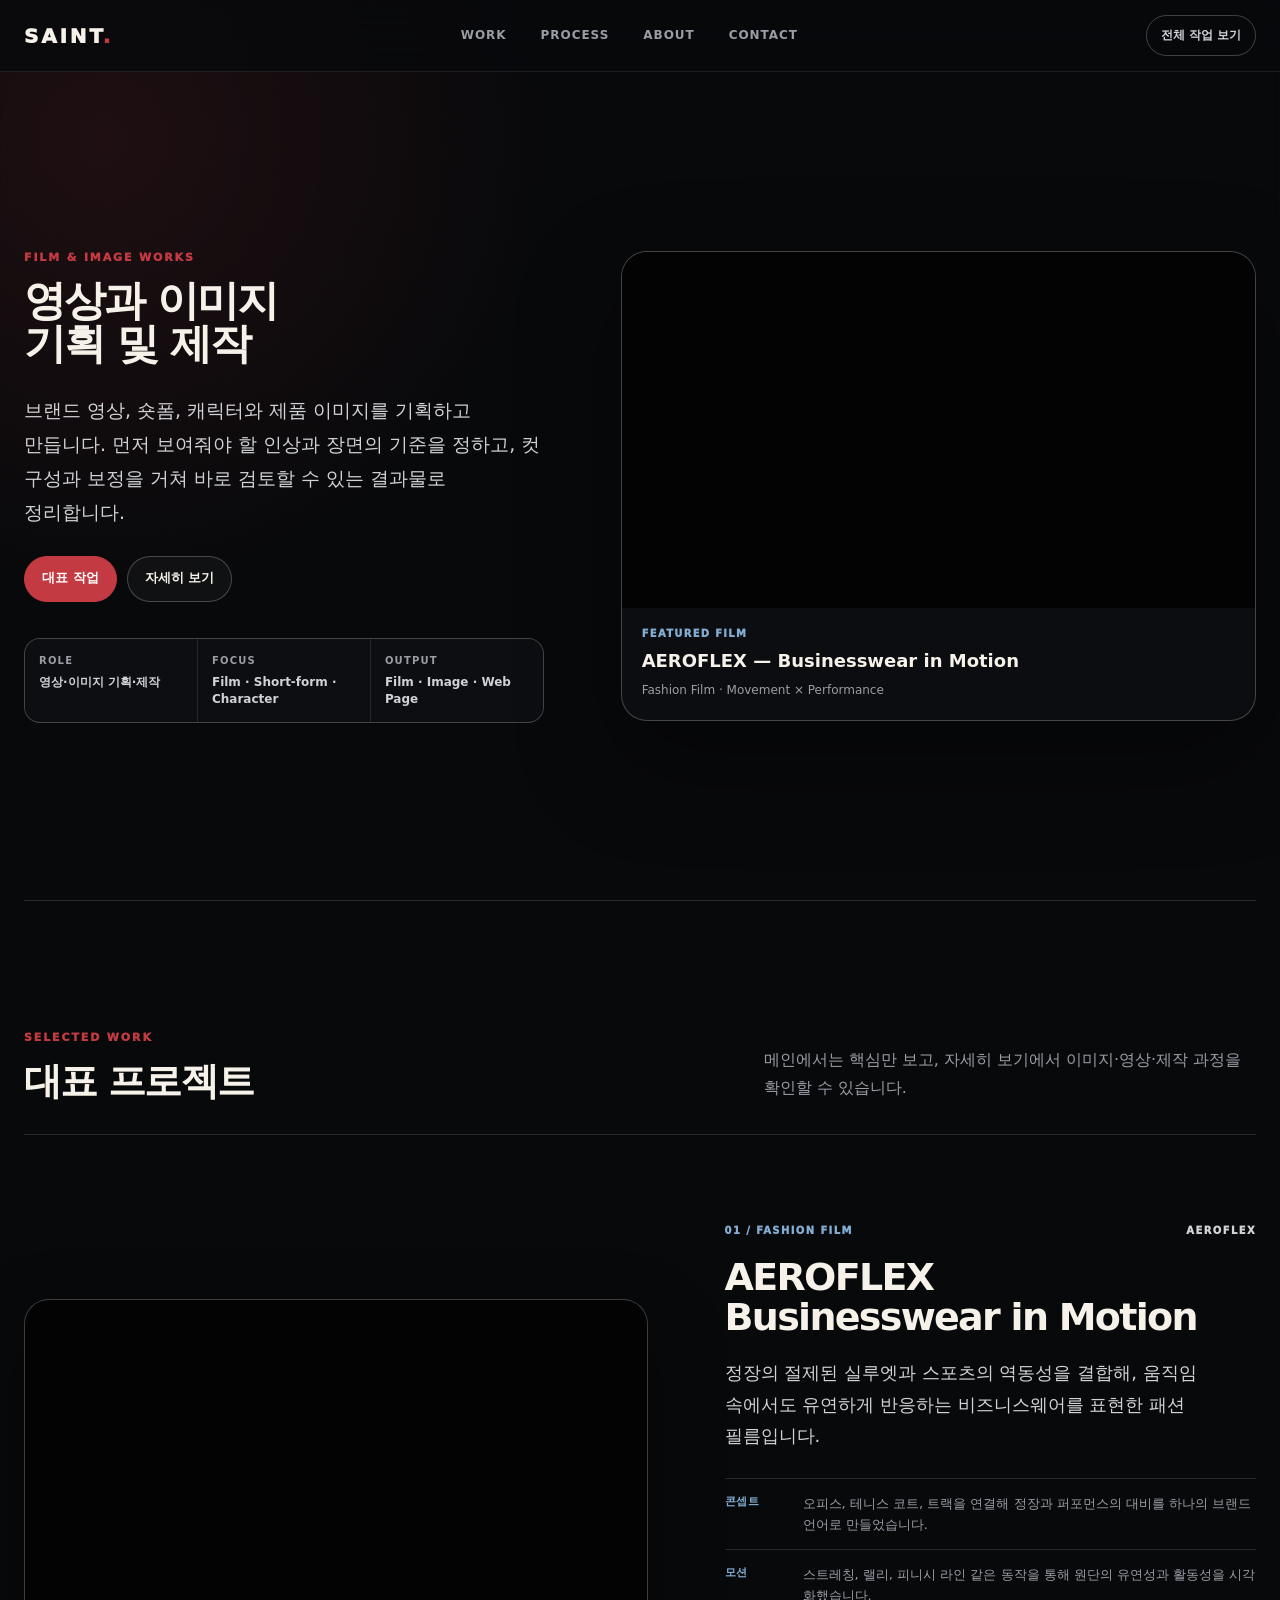
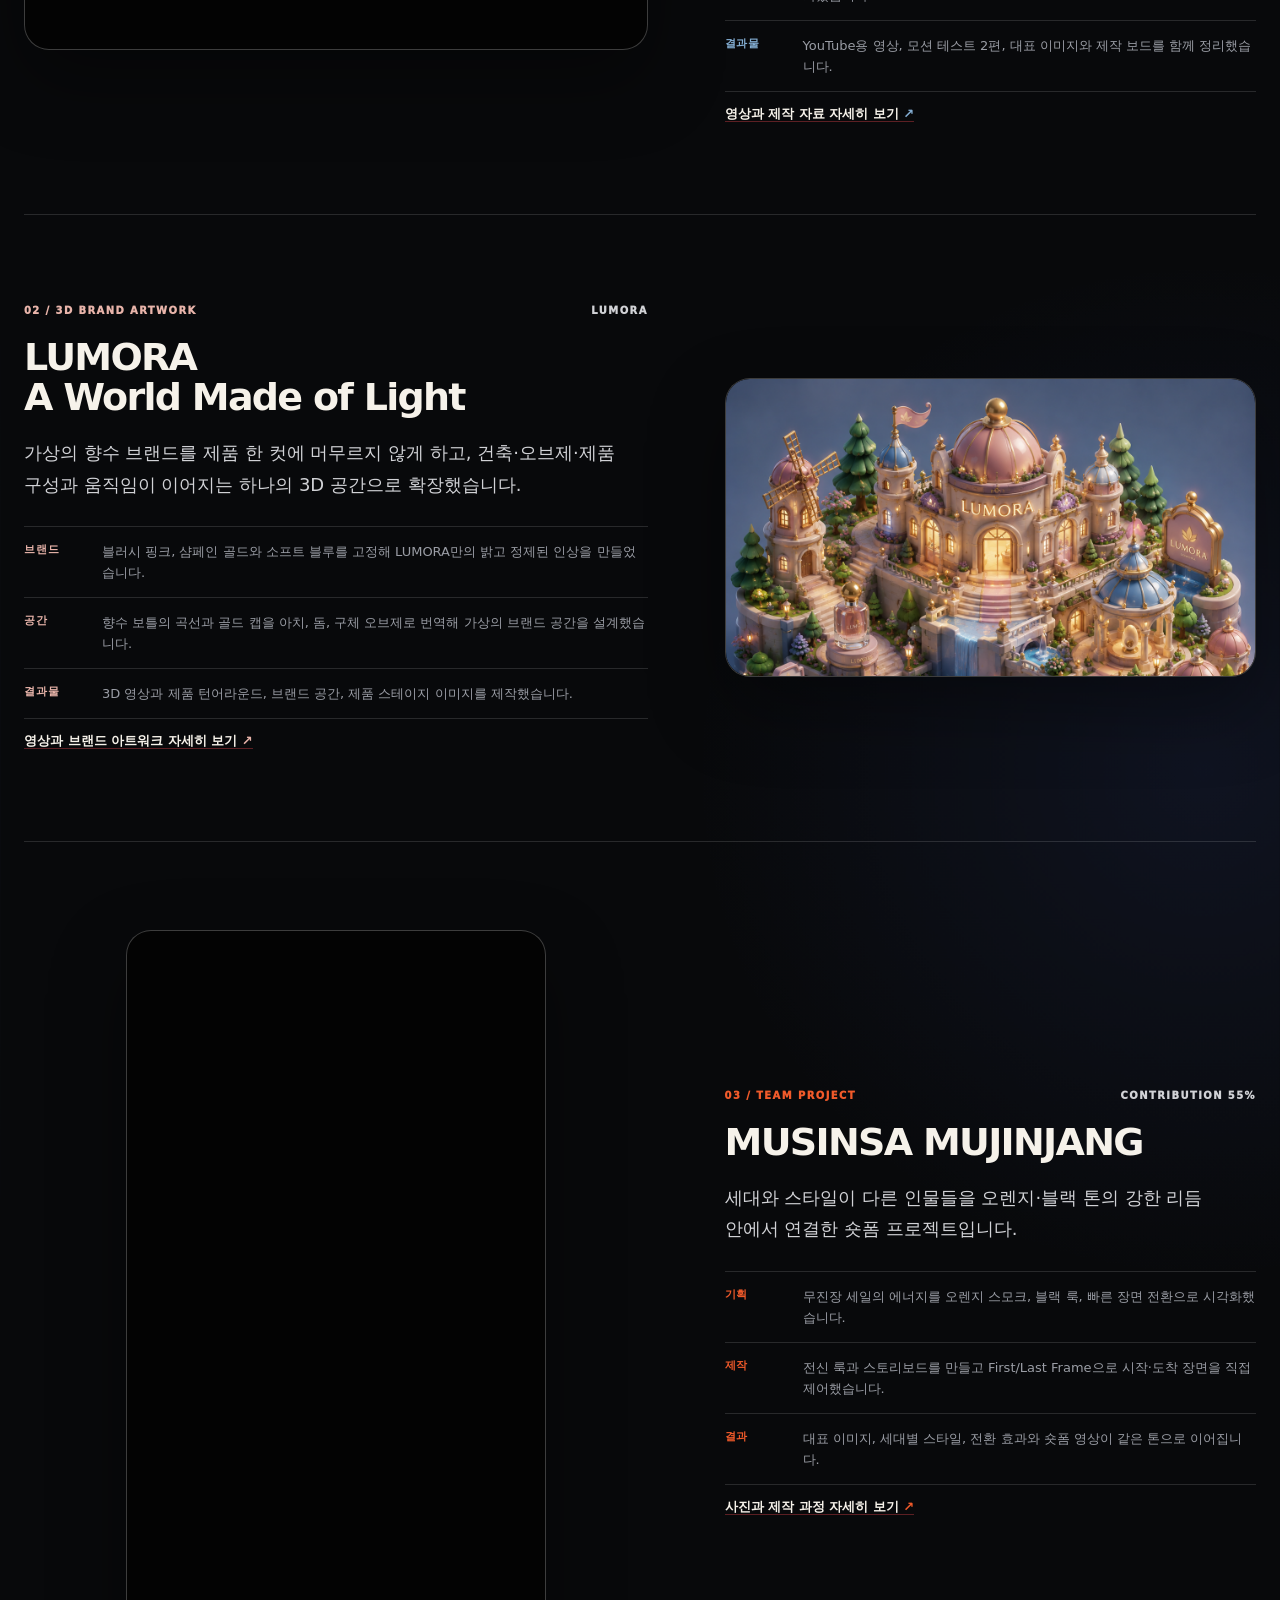
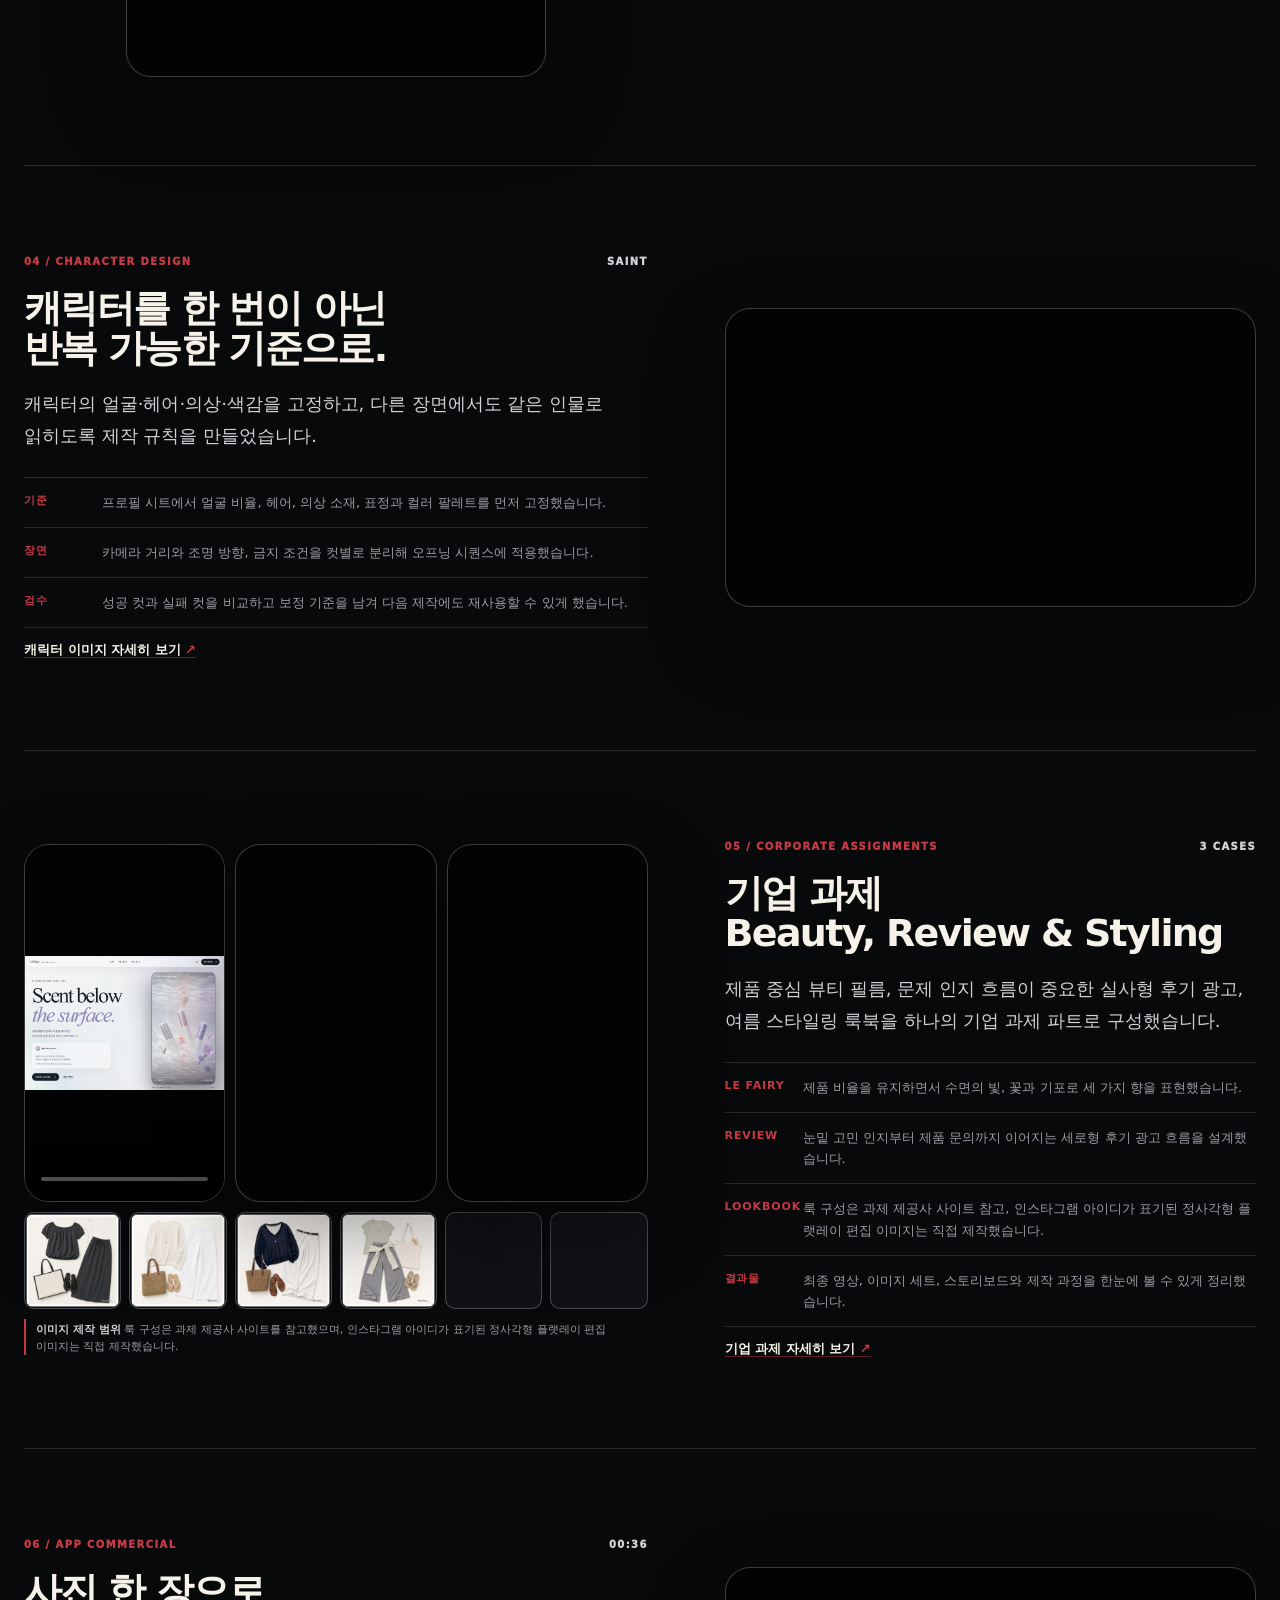
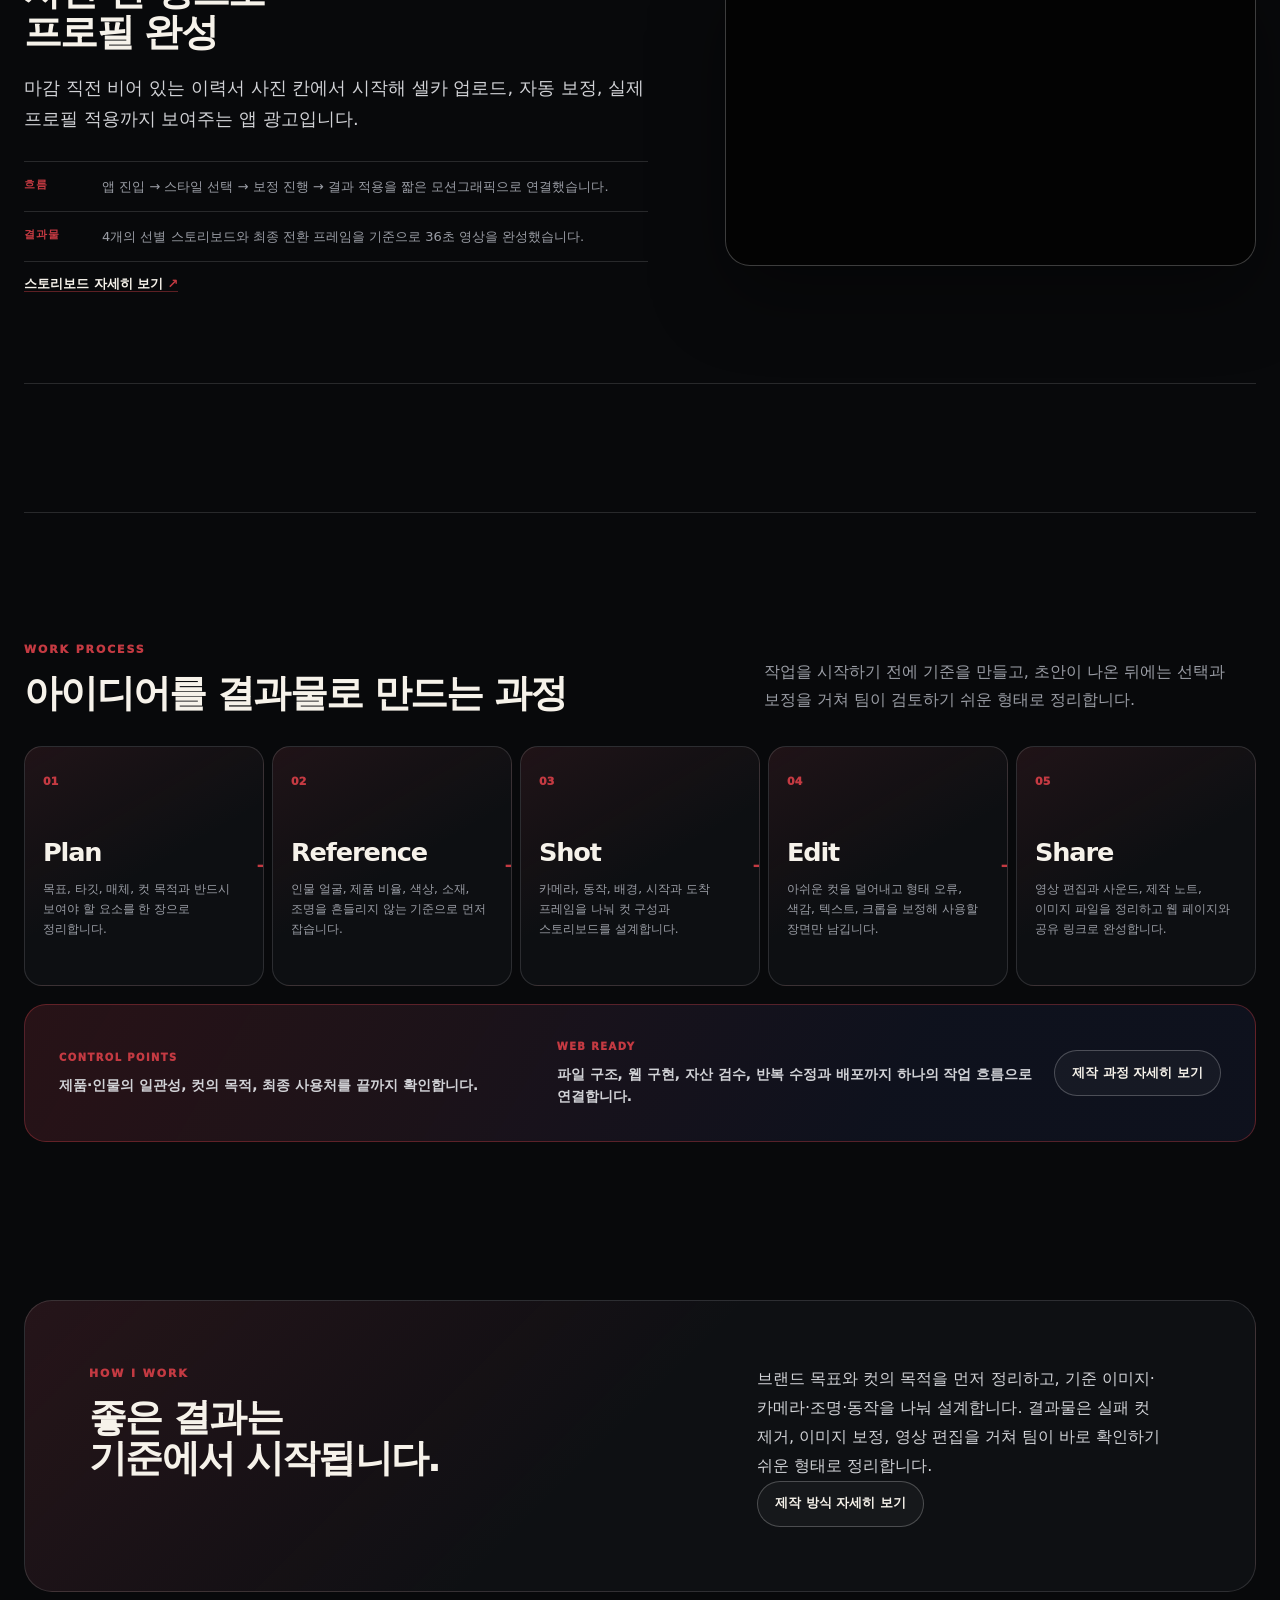
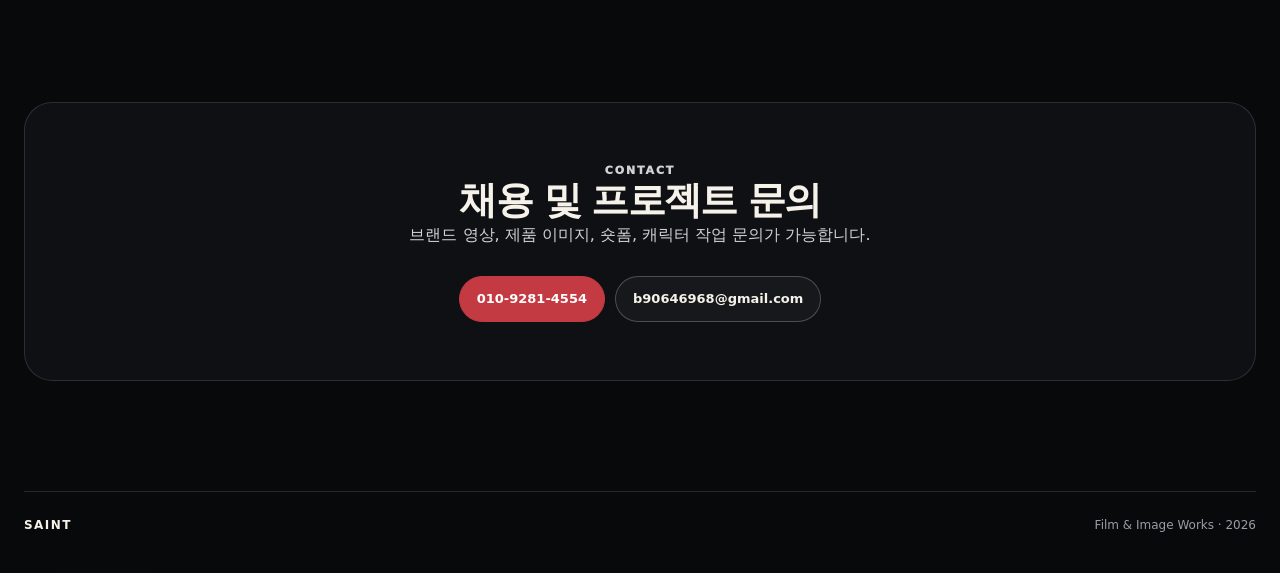
==== commit a082f5c6: "Clarify flatlay image attribution" ====
--- a/sites/saint-portfolio/index.html
+++ b/sites/saint-portfolio/index.html
@@ -8,7 +8,7 @@
       name="description"
       content="AEROFLEX 패션 필름, LUMORA 3D 브랜드 아트워크, 제품 이미지와 숏폼 영상을 기획하고 제작하는 SAINT 포트폴리오."
     />
-    <link rel="stylesheet" href="./portfolio.css?v=20260711c" />
+    <link rel="stylesheet" href="./portfolio.css?v=20260711d" />
   </head>
   <body>
     <header class="site-header">
@@ -187,6 +187,7 @@
                 <figure><img src="./assets/assignments/flatlay/flatlay-05.png" alt="크림 니트와 화이트 쇼츠 스타일링 플랫레이" loading="lazy" /></figure>
                 <figure><img src="./assets/assignments/flatlay/flatlay-06.png" alt="그레이 티셔츠와 화이트 쇼츠 스타일링 플랫레이" loading="lazy" /></figure>
               </div>
+              <p class="assignment-flatlay-credit"><strong>이미지 제작 범위</strong> 룩 구성은 과제 제공사 사이트를 참고했으며, 인스타그램 아이디가 표기된 정사각형 플랫레이 편집 이미지는 직접 제작했습니다.</p>
             </div>
             <div class="project-feature__copy">
               <div class="project-feature__meta"><span>05 / CORPORATE ASSIGNMENTS</span><em>3 CASES</em></div>
@@ -195,7 +196,7 @@
               <dl class="feature-notes">
                 <div><dt>LE FAIRY</dt><dd>제품 비율을 유지하면서 수면의 빛, 꽃과 기포로 세 가지 향을 표현했습니다.</dd></div>
                 <div><dt>REVIEW</dt><dd>눈밑 고민 인지부터 제품 문의까지 이어지는 세로형 후기 광고 흐름을 설계했습니다.</dd></div>
-                <div><dt>LOOKBOOK</dt><dd>6장의 플랫레이 이미지와 숏폼 영상으로 여름 코디의 컬러와 소재를 비교할 수 있게 정리했습니다.</dd></div>
+                <div><dt>LOOKBOOK</dt><dd>룩 구성은 과제 제공사 사이트 참고, 인스타그램 아이디가 표기된 정사각형 플랫레이 편집 이미지는 직접 제작했습니다.</dd></div>
                 <div><dt>결과물</dt><dd>최종 영상, 이미지 세트, 스토리보드와 제작 과정을 한눈에 볼 수 있게 정리했습니다.</dd></div>
               </dl>
               <a class="text-link" href="./details.html#assignments">기업 과제 자세히 보기 <span aria-hidden="true">↗</span></a>
--- a/sites/saint-portfolio/portfolio.css
+++ b/sites/saint-portfolio/portfolio.css
@@ -585,6 +585,21 @@
   object-fit: cover;
 }
 
+.assignment-flatlay-credit {
+  grid-column: 1 / -1;
+  margin: 0;
+  padding: 2px 2px 0 10px;
+  border-left: 2px solid var(--accent);
+  color: var(--muted);
+  font-size: 11px;
+  line-height: 1.55;
+}
+
+.assignment-flatlay-credit strong,
+.case-study__credit strong {
+  color: var(--silver);
+}
+
 .feature-lead {
   margin: 20px 0 0;
   color: var(--silver);
@@ -1662,6 +1677,13 @@
   margin: 14px 0 0;
   color: var(--silver);
   line-height: 1.75;
+}
+
+.case-study__credit {
+  padding-left: 10px;
+  border-left: 2px solid var(--accent);
+  color: var(--muted) !important;
+  font-size: 12px;
 }
 
 .case-media--split {
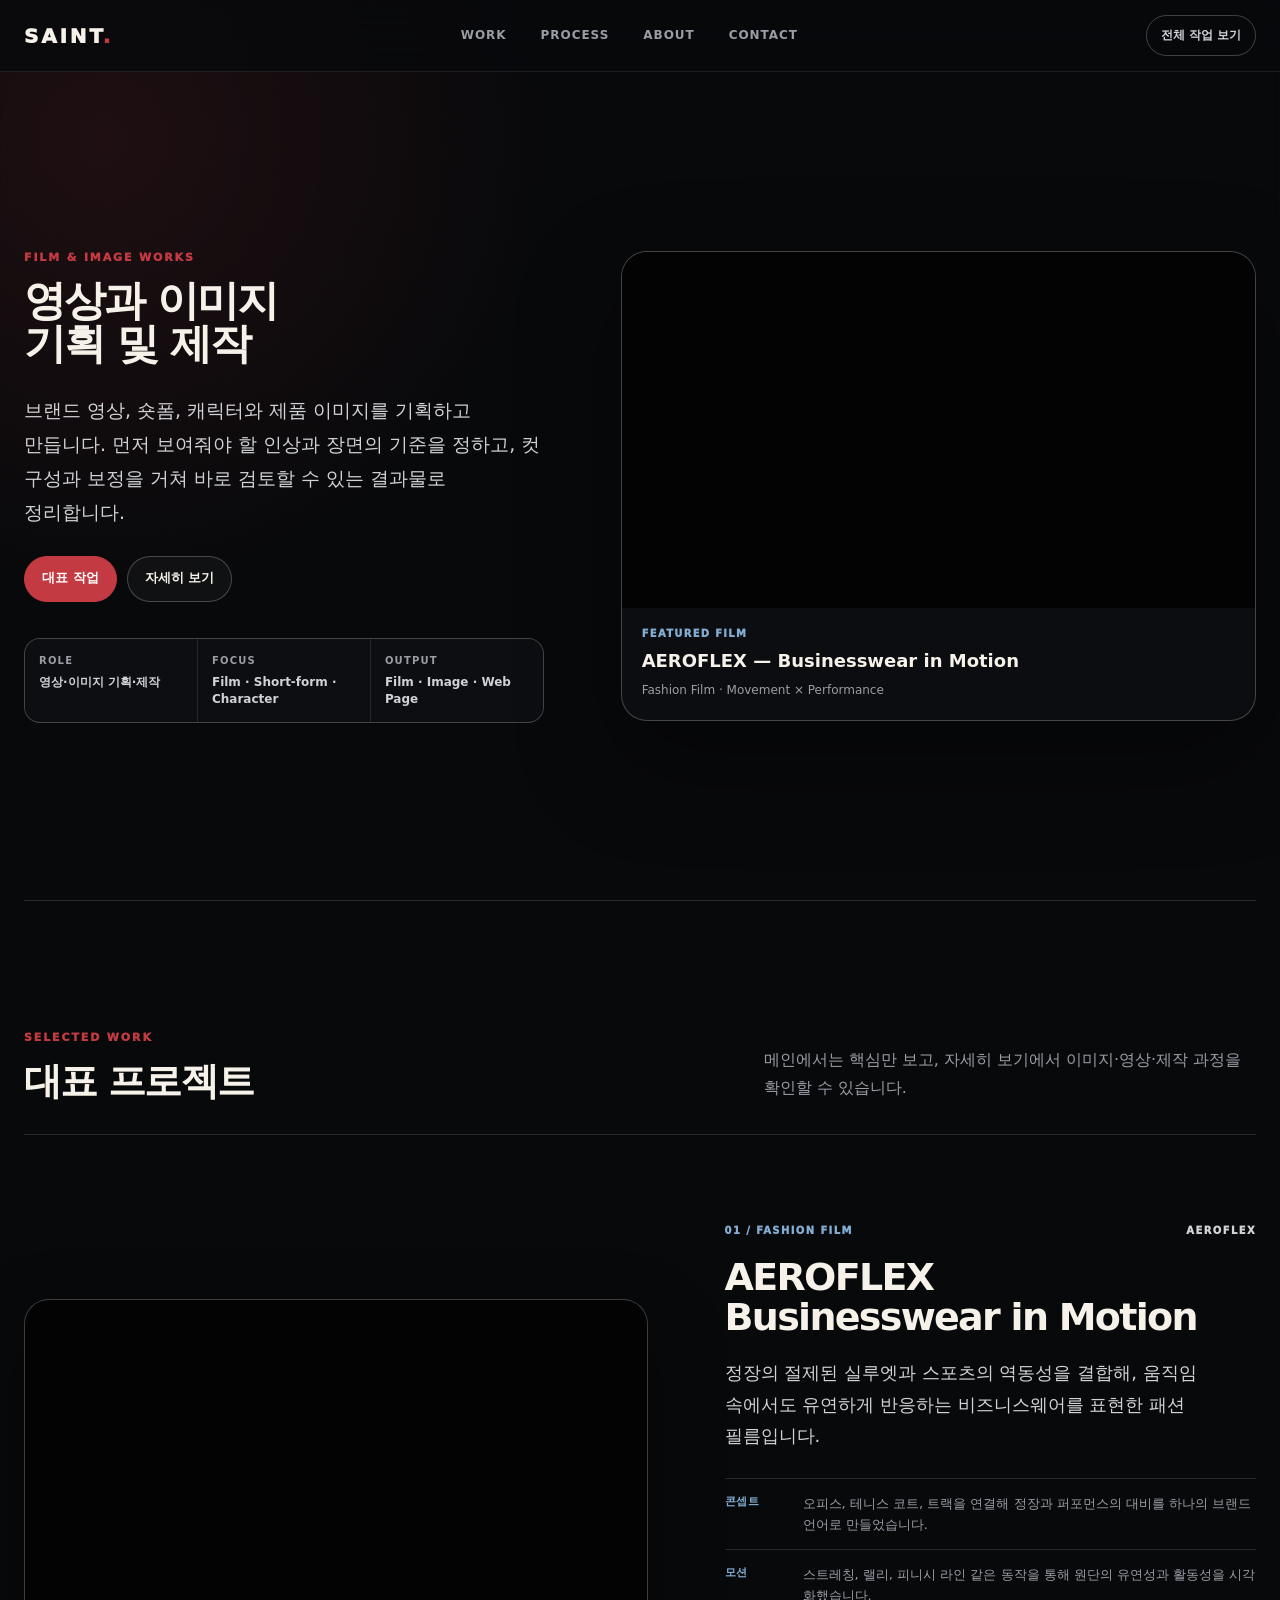
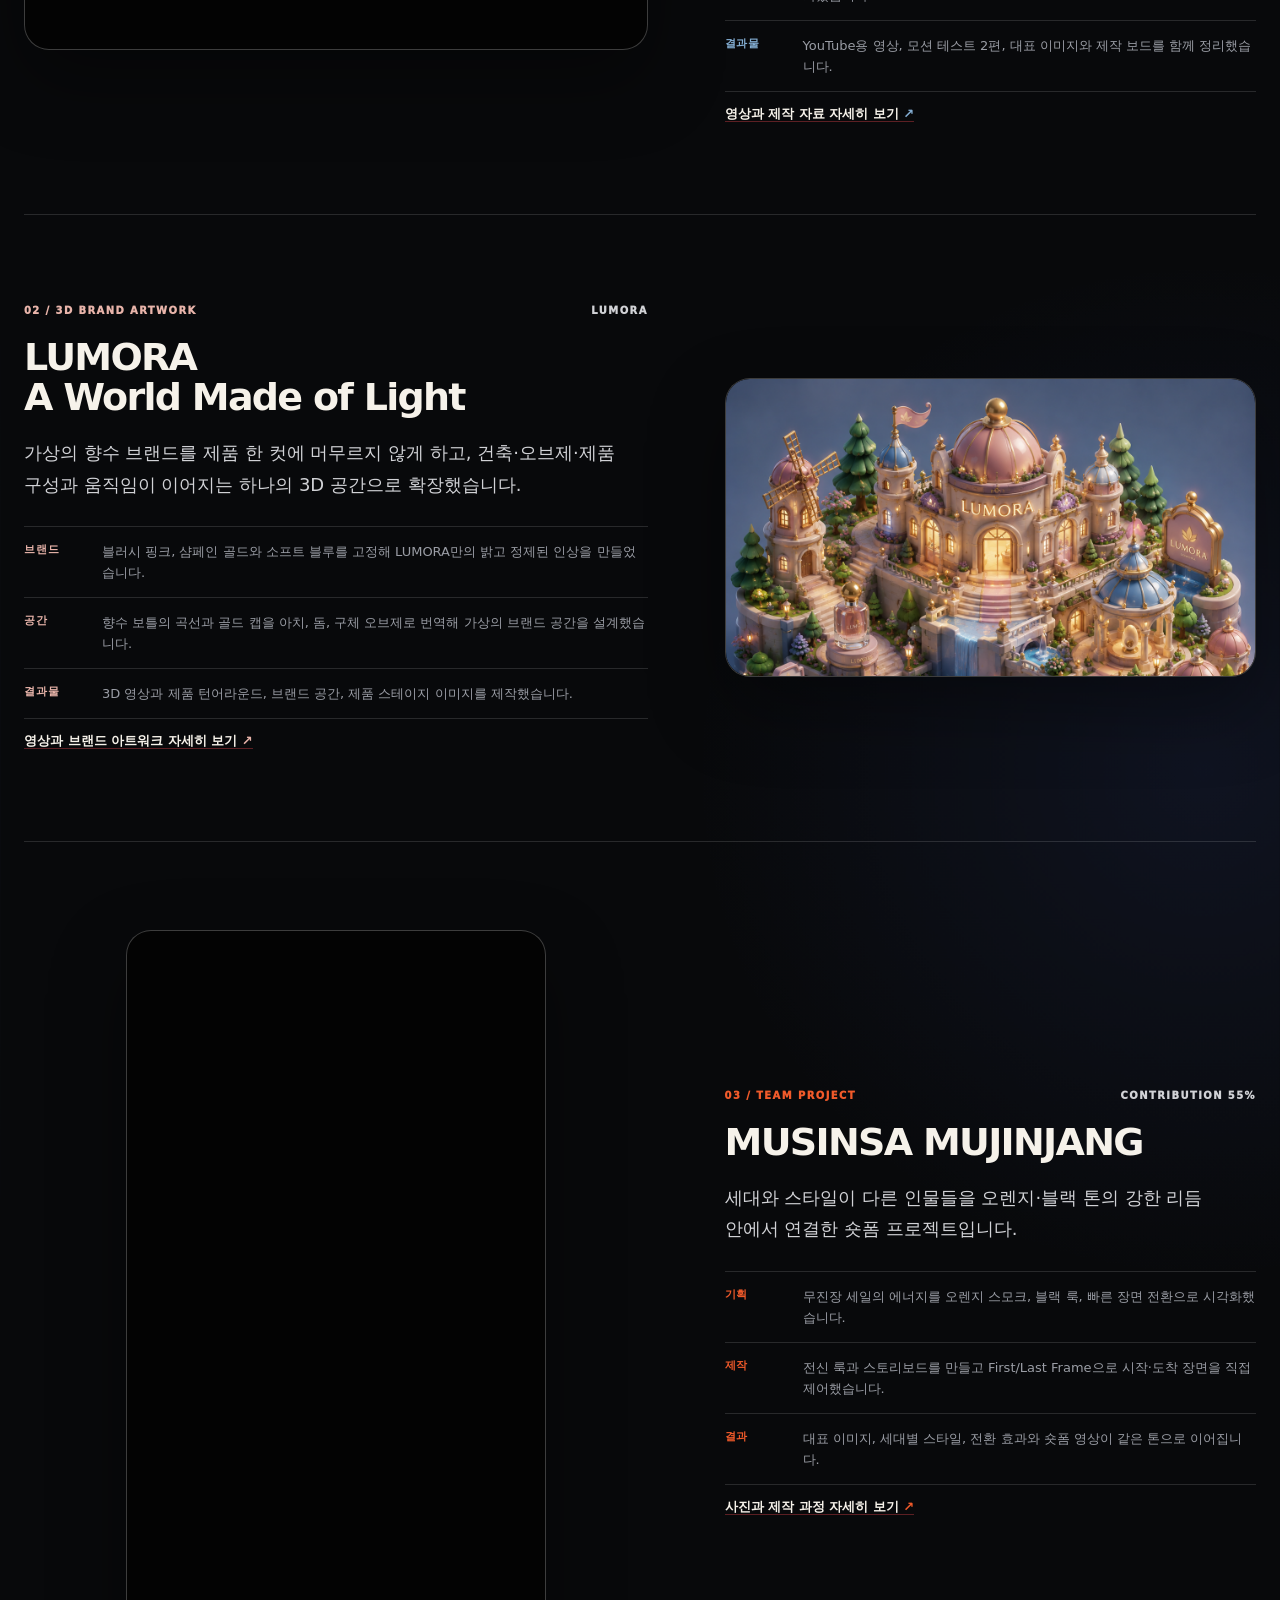
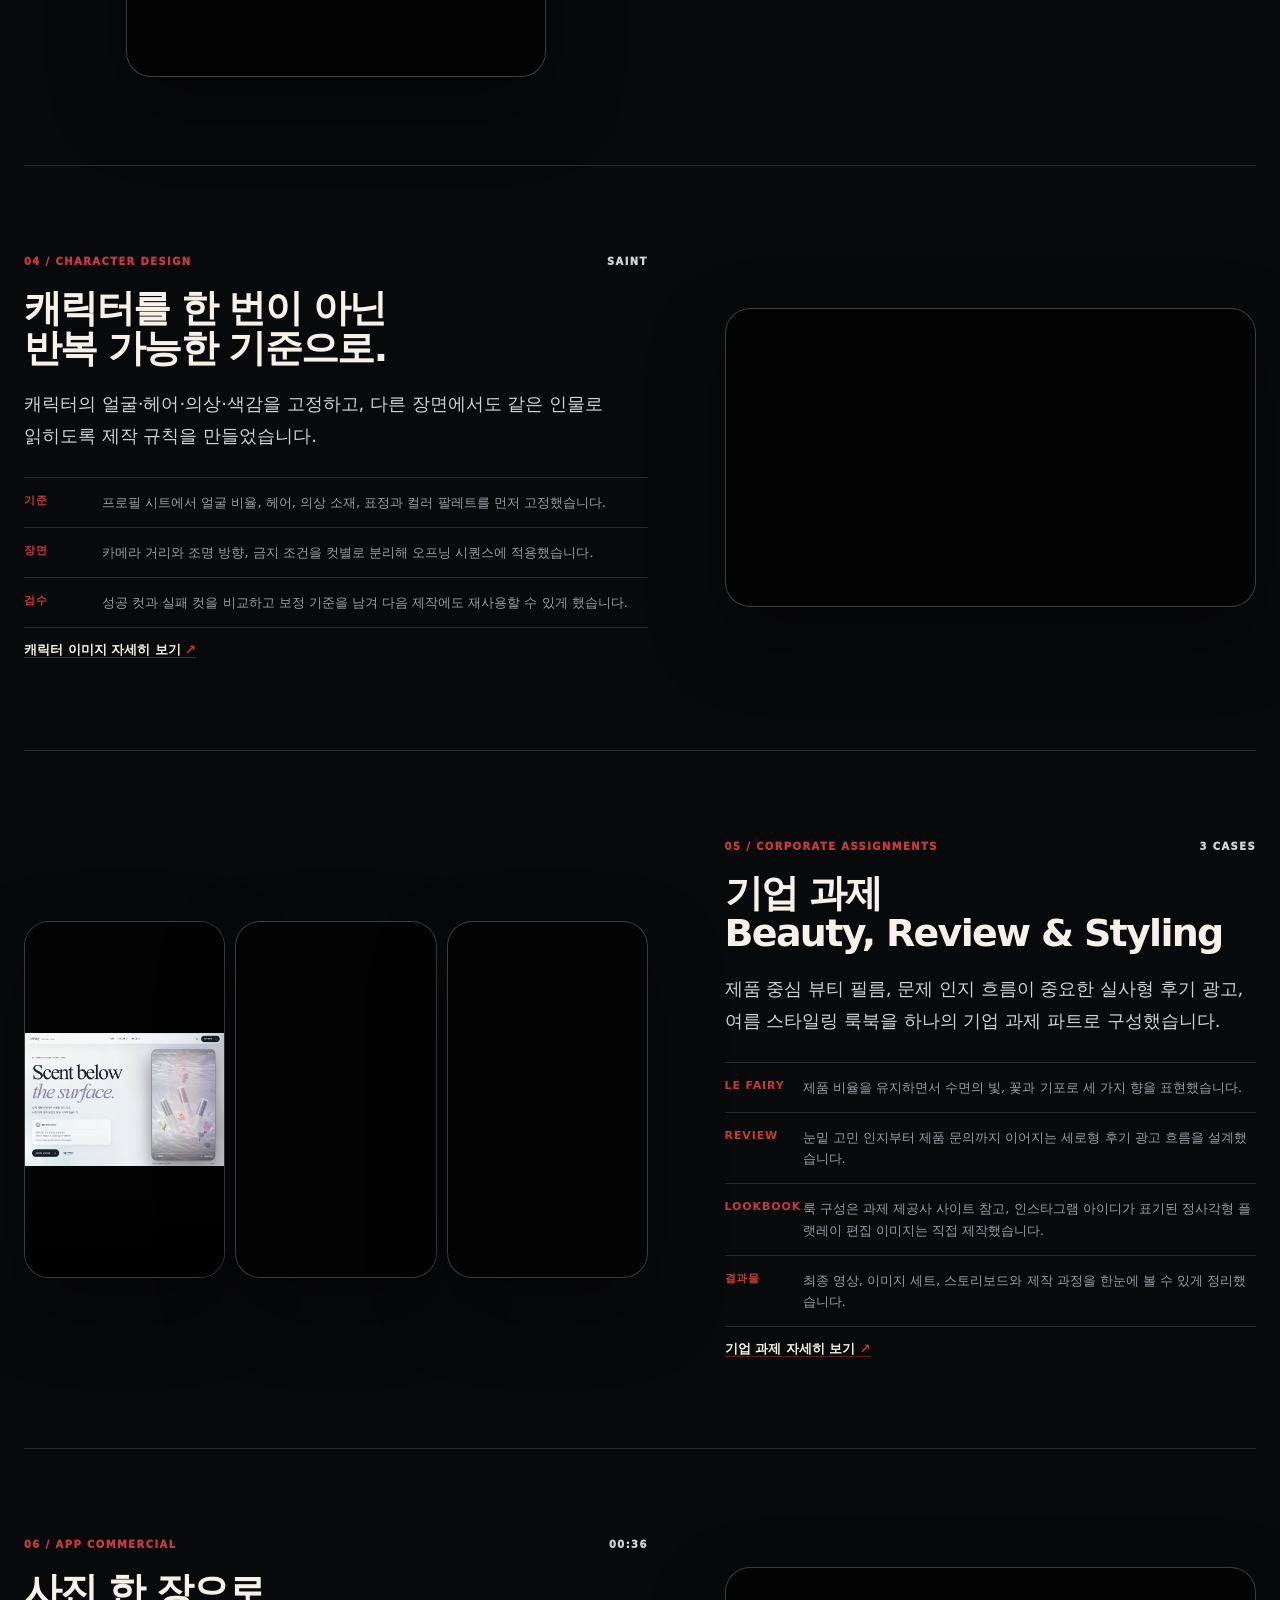
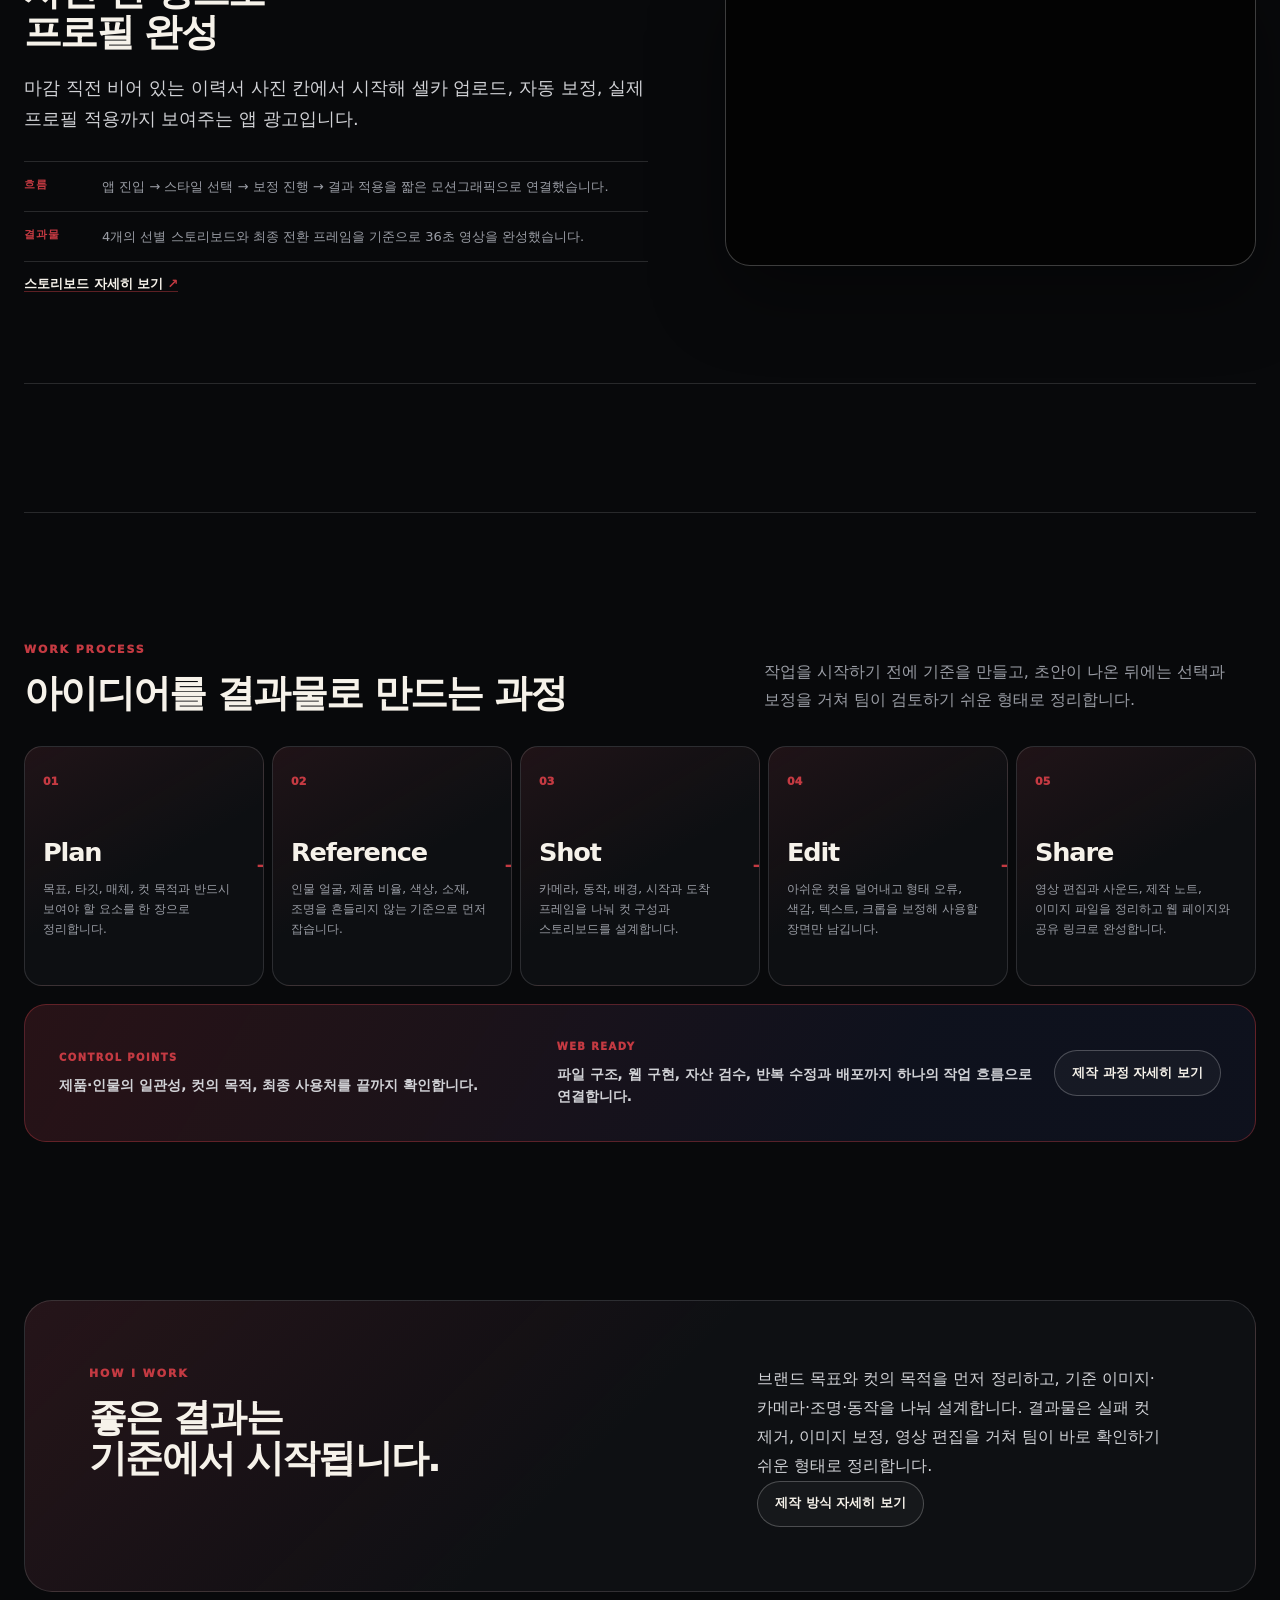
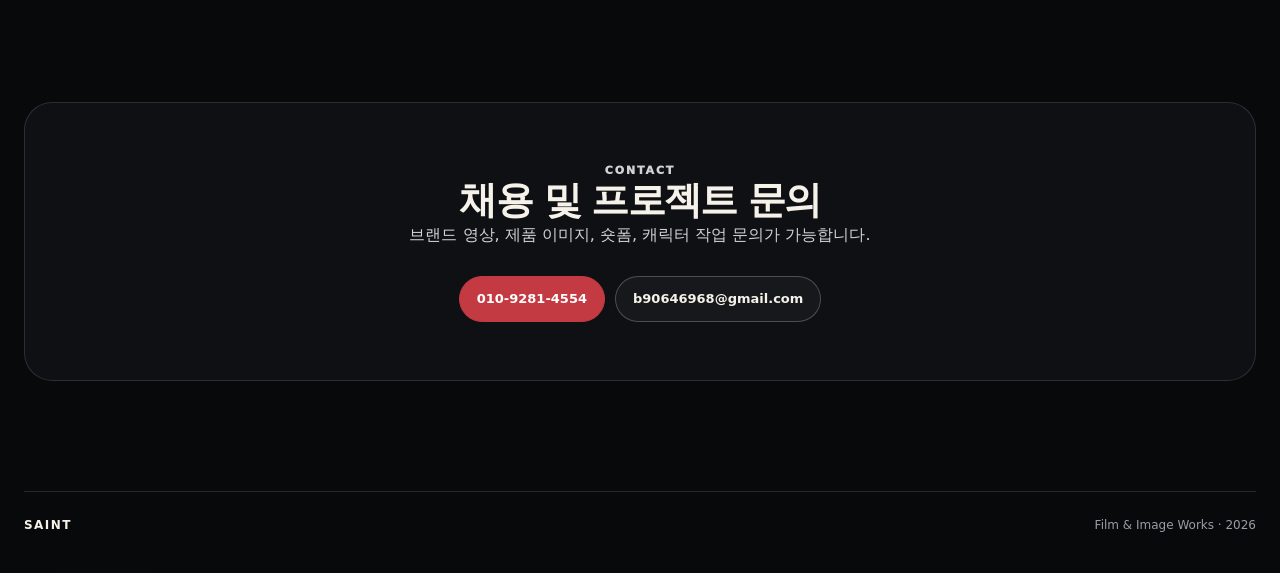
==== commit 456c388e: "Remove flatlay previews from homepage" ====
--- a/sites/saint-portfolio/index.html
+++ b/sites/saint-portfolio/index.html
@@ -8,7 +8,7 @@
       name="description"
       content="AEROFLEX 패션 필름, LUMORA 3D 브랜드 아트워크, 제품 이미지와 숏폼 영상을 기획하고 제작하는 SAINT 포트폴리오."
     />
-    <link rel="stylesheet" href="./portfolio.css?v=20260711d" />
+    <link rel="stylesheet" href="./portfolio.css?v=20260711e" />
   </head>
   <body>
     <header class="site-header">
@@ -179,15 +179,6 @@
                   allowfullscreen
                 ></iframe>
               </div>
-              <div class="assignment-flatlay-gallery" aria-label="여름 스타일링 플랫레이 이미지">
-                <figure><img src="./assets/assignments/flatlay/flatlay-01.png" alt="블랙 톤 투피스 스타일링 플랫레이" loading="lazy" /></figure>
-                <figure><img src="./assets/assignments/flatlay/flatlay-02.png" alt="아이보리 니트와 화이트 팬츠 스타일링 플랫레이" loading="lazy" /></figure>
-                <figure><img src="./assets/assignments/flatlay/flatlay-03.png" alt="네이비 니트와 화이트 팬츠 스타일링 플랫레이" loading="lazy" /></figure>
-                <figure><img src="./assets/assignments/flatlay/flatlay-04.png" alt="민트 니트와 그레이 팬츠 스타일링 플랫레이" loading="lazy" /></figure>
-                <figure><img src="./assets/assignments/flatlay/flatlay-05.png" alt="크림 니트와 화이트 쇼츠 스타일링 플랫레이" loading="lazy" /></figure>
-                <figure><img src="./assets/assignments/flatlay/flatlay-06.png" alt="그레이 티셔츠와 화이트 쇼츠 스타일링 플랫레이" loading="lazy" /></figure>
-              </div>
-              <p class="assignment-flatlay-credit"><strong>이미지 제작 범위</strong> 룩 구성은 과제 제공사 사이트를 참고했으며, 인스타그램 아이디가 표기된 정사각형 플랫레이 편집 이미지는 직접 제작했습니다.</p>
             </div>
             <div class="project-feature__copy">
               <div class="project-feature__meta"><span>05 / CORPORATE ASSIGNMENTS</span><em>3 CASES</em></div>
--- a/sites/saint-portfolio/portfolio.css
+++ b/sites/saint-portfolio/portfolio.css
@@ -564,38 +564,6 @@
   grid-template-columns: repeat(3, minmax(0, 1fr));
 }
 
-.assignment-flatlay-gallery {
-  display: grid;
-  grid-column: 1 / -1;
-  grid-template-columns: repeat(6, minmax(0, 1fr));
-  gap: 8px;
-}
-
-.assignment-flatlay-gallery figure {
-  margin: 0;
-  overflow: hidden;
-  border: 1px solid var(--line-strong);
-  border-radius: 10px;
-  background: #111216;
-}
-
-.assignment-flatlay-gallery img {
-  width: 100%;
-  aspect-ratio: 1;
-  object-fit: cover;
-}
-
-.assignment-flatlay-credit {
-  grid-column: 1 / -1;
-  margin: 0;
-  padding: 2px 2px 0 10px;
-  border-left: 2px solid var(--accent);
-  color: var(--muted);
-  font-size: 11px;
-  line-height: 1.55;
-}
-
-.assignment-flatlay-credit strong,
 .case-study__credit strong {
   color: var(--silver);
 }
@@ -1977,9 +1945,7 @@
     justify-self: center;
   }
 
-  .assignment-flatlay-gallery,
   .flatlay-gallery {
-    grid-column: auto;
     grid-template-columns: repeat(2, minmax(0, 1fr));
   }
 
